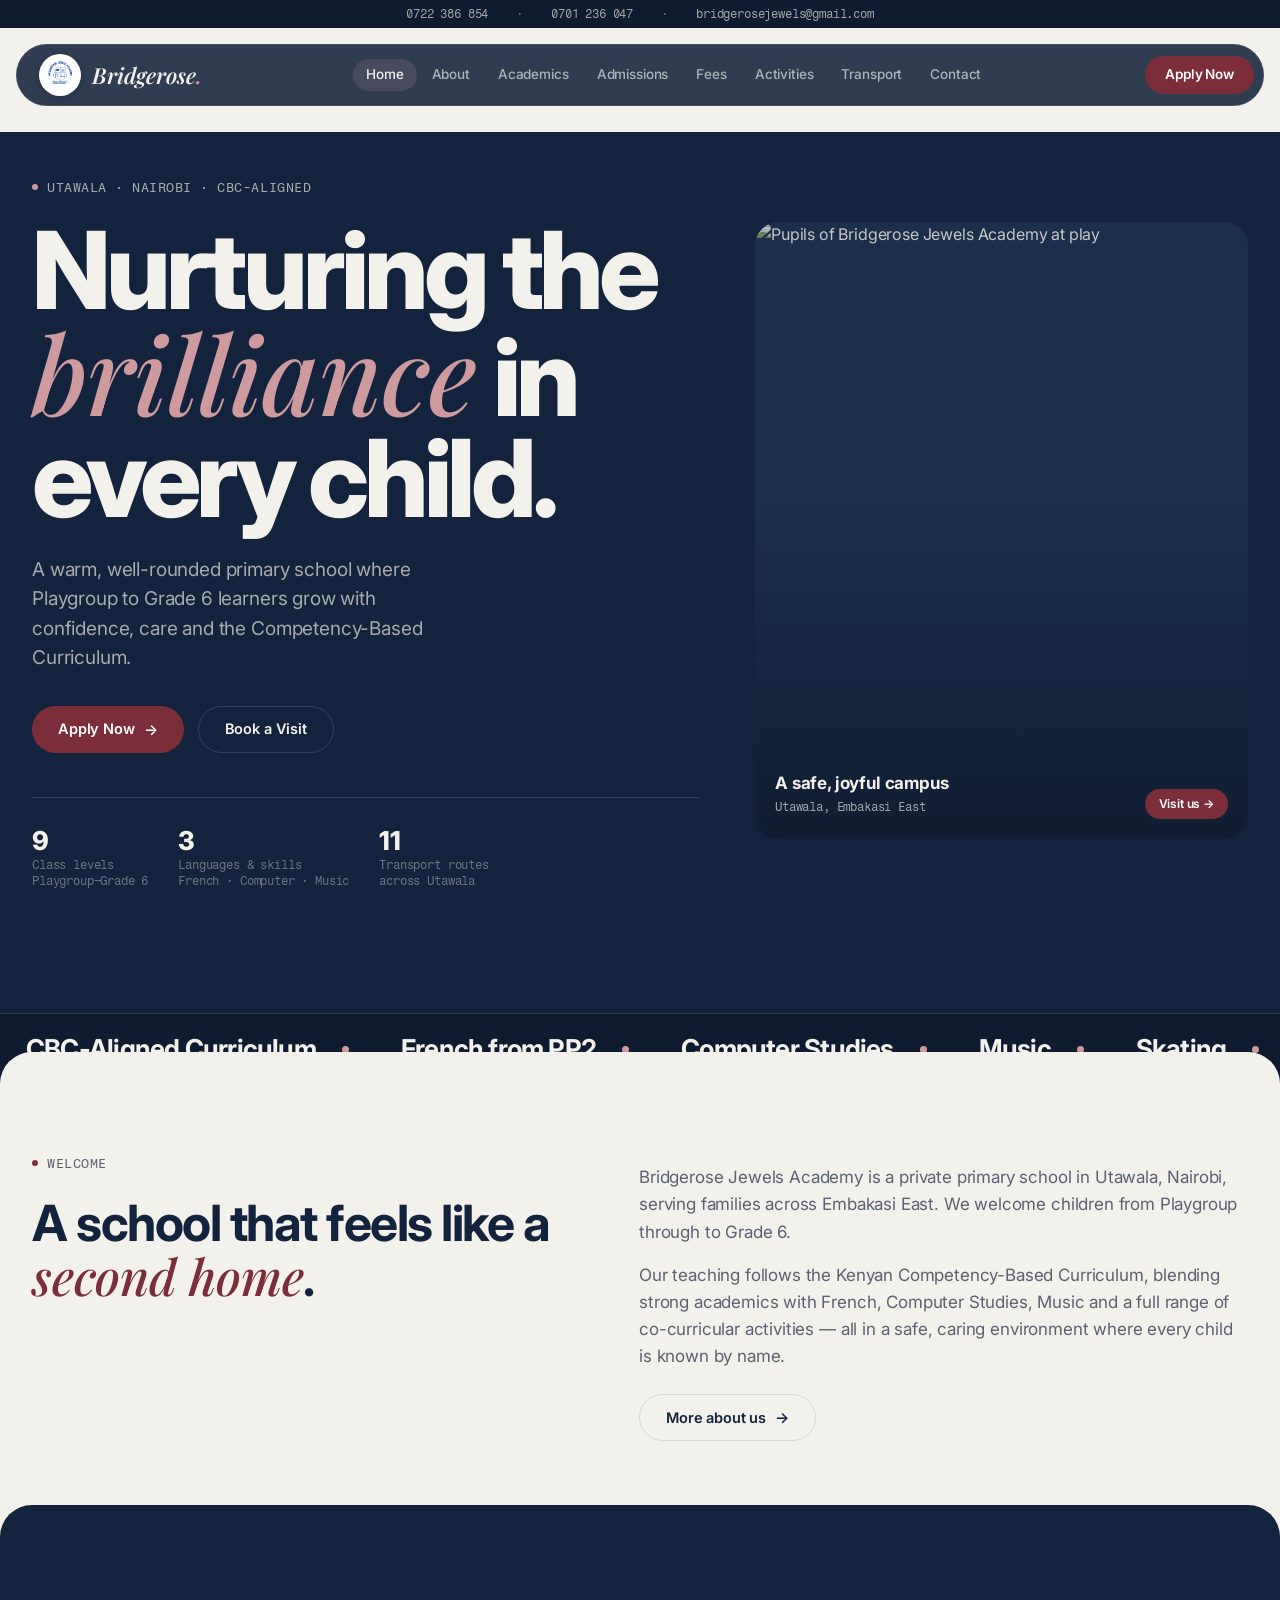
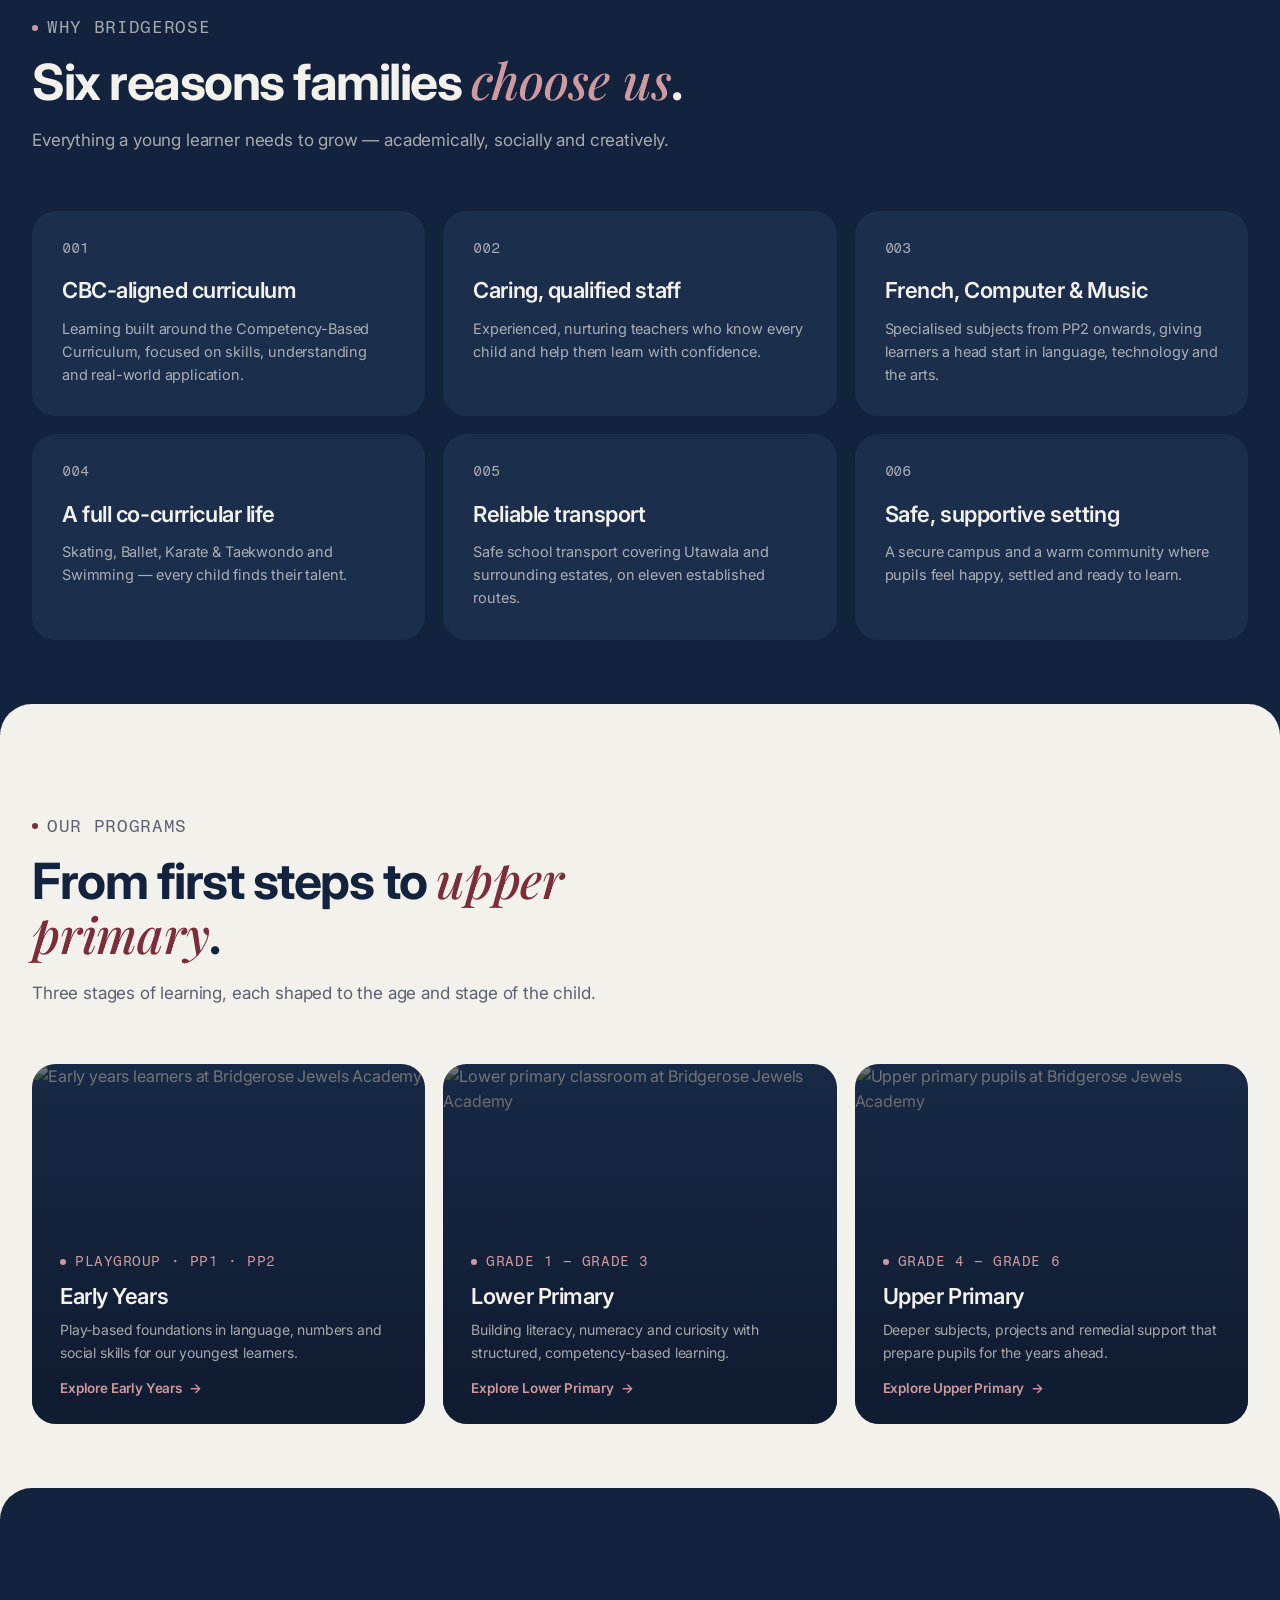
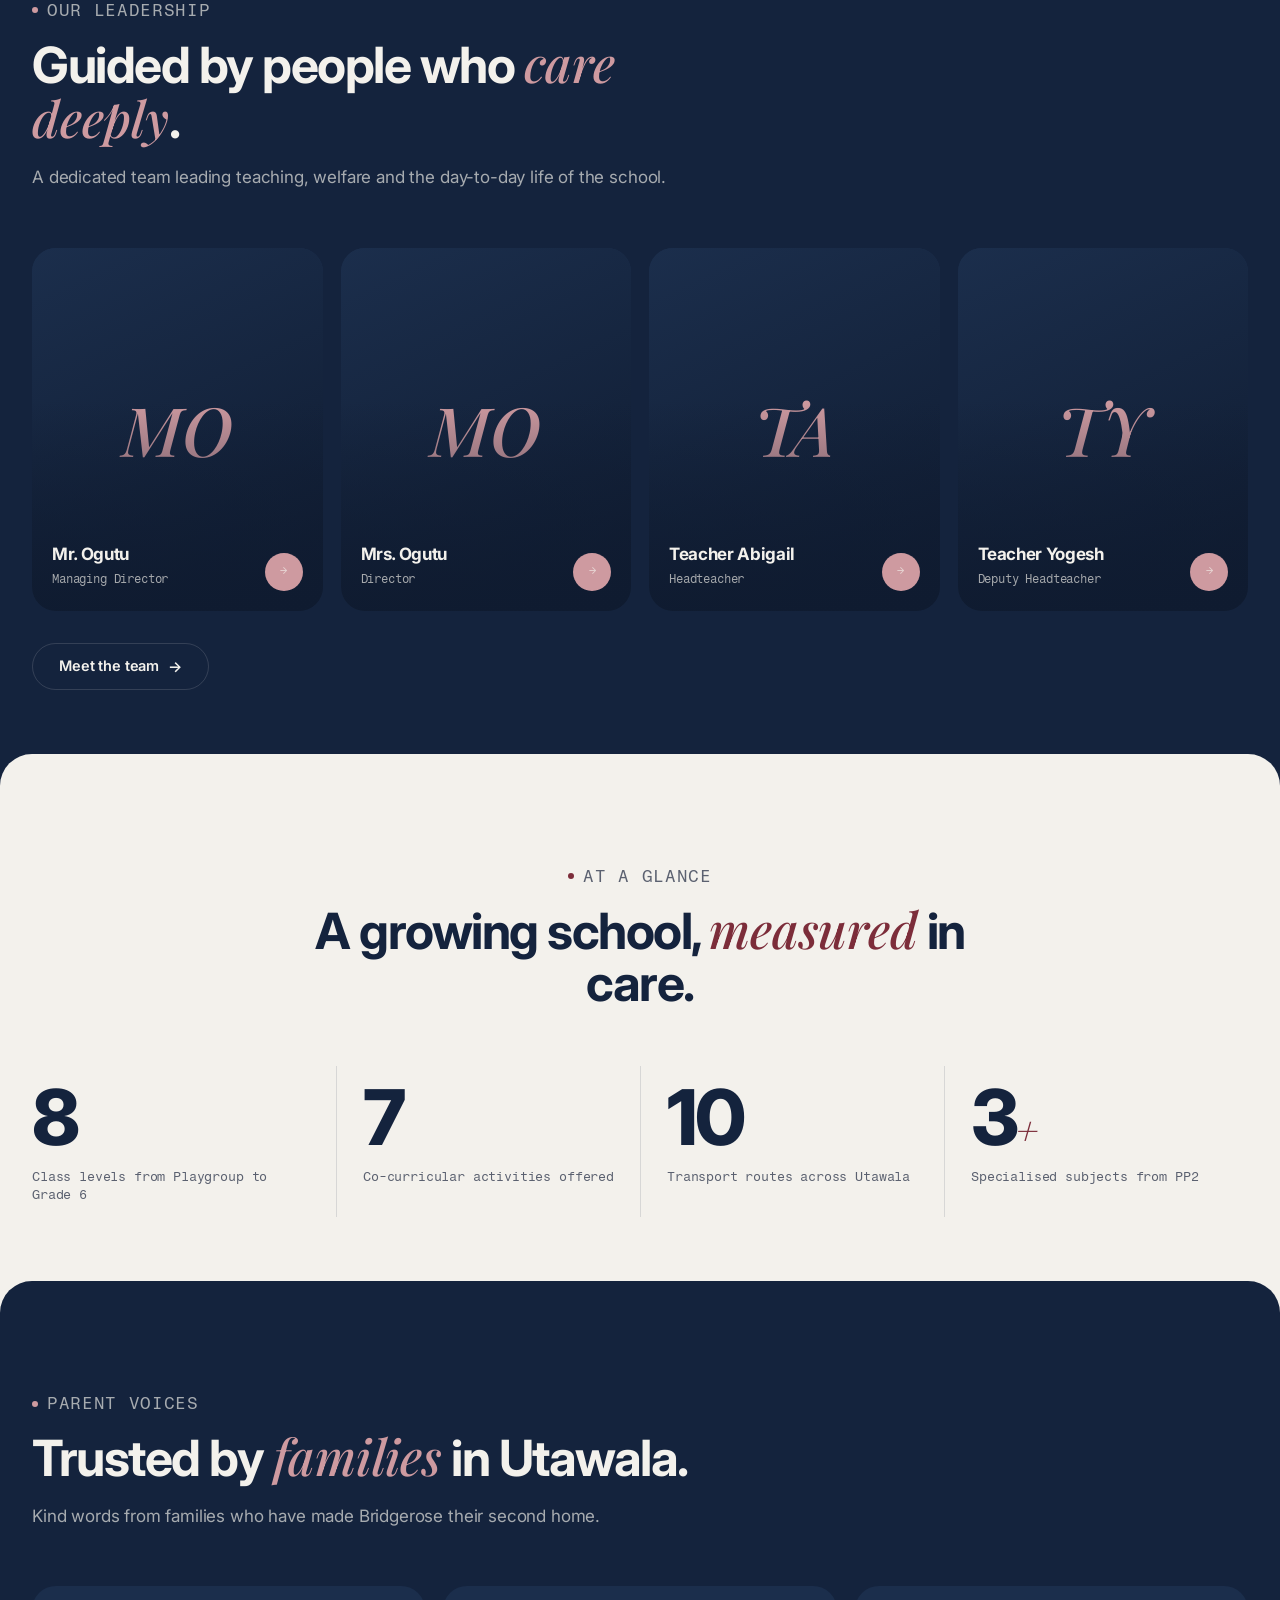
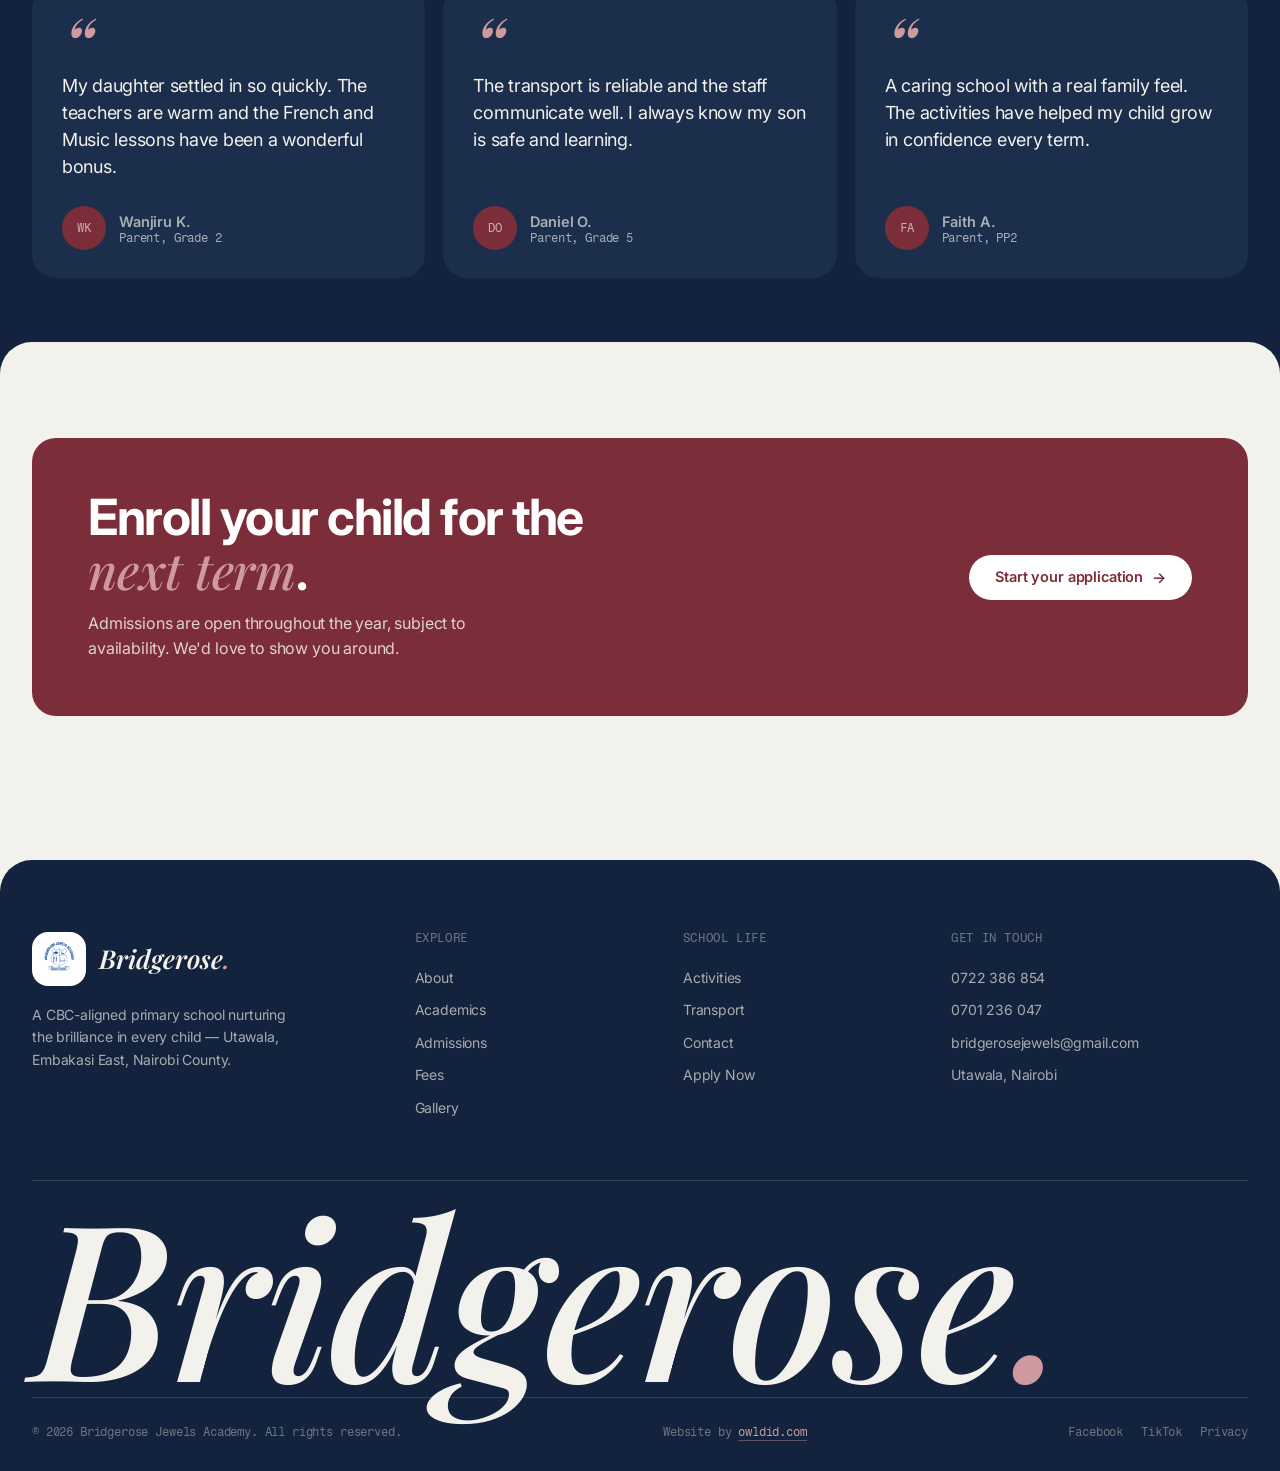
==== index.html @ 69dbb4e8 "first commit" ====
<!DOCTYPE html>
<html lang="en">
<head>
  <meta charset="UTF-8">
  <meta name="viewport" content="width=device-width, initial-scale=1.0">
  <title>Bridgerose Jewels Academy | CBC School in Utawala, Nairobi</title>
  <meta name="description" content="Bridgerose Jewels Academy is a CBC-aligned school in Utawala, Nairobi, offering Playgroup through Grade 6 with caring staff, French, Computer, Music and reliable transport.">
  <link rel="canonical" href="https://bridgerosejewels.example/index.html">
  <meta property="og:type" content="website">
  <meta property="og:title" content="Bridgerose Jewels Academy | CBC School in Utawala, Nairobi">
  <meta property="og:description" content="Nurturing the brilliance in every child — Playgroup to Grade 6, CBC-aligned, in Utawala, Nairobi.">
  <meta property="og:image" content="assets/img/logo.png">
  <meta property="og:url" content="https://bridgerosejewels.example/index.html">

  <link rel="icon" type="image/svg+xml" href="assets/img/favicon.svg">
  <link rel="preconnect" href="https://fonts.googleapis.com">
  <link rel="preconnect" href="https://fonts.gstatic.com" crossorigin>
  <link href="https://fonts.googleapis.com/css2?family=Inter:wght@400;500;600;700;800&family=Playfair+Display:ital,wght@1,500;1,600&family=Fragment+Mono&display=swap" rel="stylesheet">
  <link rel="stylesheet" href="assets/css/styles.css">

  <script type="application/ld+json">
  {
    "@context": "https://schema.org",
    "@type": "EducationalOrganization",
    "name": "Bridgerose Jewels Academy",
    "description": "CBC-aligned school in Utawala, Nairobi — Playgroup through Grade 6.",
    "telephone": ["+254722386854", "+254701236047"],
    "email": "bridgerosejewels@gmail.com",
    "url": "https://bridgerosejewels.example/",
    "address": {
      "@type": "PostalAddress",
      "addressLocality": "Utawala",
      "addressRegion": "Nairobi County",
      "addressCountry": "KE"
    }
  }
  </script>
</head>
<body>
  <a class="skip-link" href="#main">Skip to content</a>

  <!-- utility bar -->
  <div class="utility">
    <div class="page-wrap">
      <a href="tel:+254722386854">0722 386 854</a>
      <span>·</span>
      <a href="tel:+254701236047">0701 236 047</a>
      <span>·</span>
      <a href="mailto:bridgerosejewels@gmail.com">bridgerosejewels@gmail.com</a>
    </div>
  </div>

  <!-- nav -->
  <header class="nav">
    <div class="nav-inner">
      <a class="nav-logo" href="index.html" aria-label="Bridgerose Jewels Academy — home">
        <span class="nav-logo-badge">
          <img src="assets/img/logo.png" alt="Bridgerose Jewels Academy crest" width="64" height="64">
        </span>
        <span class="nav-logo-text">Bridgerose<b>.</b></span>
      </a>
      <nav class="nav-links" aria-label="Primary">
        <a href="index.html">Home</a>
        <a href="about.html">About</a>
        <a href="academics.html">Academics</a>
        <a href="admissions.html">Admissions</a>
        <a href="fees.html">Fees</a>
        <a href="activities.html">Activities</a>
        <a href="transport.html">Transport</a>
        <a href="contact.html">Contact</a>
      </nav>
      <a class="nav-cta" href="admissions.html">Apply Now</a>
      <button class="nav-burger" aria-label="Open menu" aria-expanded="false">
        <span></span><span></span><span></span>
      </button>
    </div>
  </header>

  <!-- mobile overlay -->
  <div class="nav-overlay" aria-hidden="true">
    <a href="index.html">Home</a>
    <a href="about.html">About</a>
    <a href="academics.html">Academics</a>
    <a href="admissions.html">Admissions</a>
    <a href="fees.html">Fees</a>
    <a href="activities.html">Activities</a>
    <a href="transport.html">Transport</a>
    <a href="contact.html">Contact</a>
    <a class="btn btn-primary" href="admissions.html">Apply Now &rarr;</a>
  </div>
  <div class="nav-spacer"></div>

  <main id="main">

    <!-- hero -->
    <section class="hero bg-ink">
      <div class="page-wrap">
        <div class="hero-grid">
          <div>
            <p class="hero-pre eyebrow reveal">Utawala · Nairobi · CBC-Aligned</p>
            <h1 class="h-display reveal">Nurturing the <span class="em">brilliance</span> in every child.</h1>
            <p class="hero-sub lead reveal">A warm, well-rounded primary school where Playgroup to Grade 6 learners grow with confidence, care and the Competency-Based Curriculum.</p>
            <div class="hero-actions reveal">
              <a class="btn btn-primary btn-arrow" href="admissions.html">Apply Now</a>
              <a class="btn btn-outline" href="contact.html">Book a Visit</a>
            </div>
            <div class="hero-trust reveal">
              <div><b>9</b><span>Class levels<br>Playgroup&ndash;Grade 6</span></div>
              <div><b>3</b><span>Languages &amp; skills<br>French · Computer · Music</span></div>
              <div><b>11</b><span>Transport routes<br>across Utawala</span></div>
            </div>
          </div>
          <div class="hero-card reveal">
            <img src="https://picsum.photos/seed/bjacademy-hero/720/900" alt="Pupils of Bridgerose Jewels Academy at play">
            <div class="hero-card-meta">
              <div>
                <b>A safe, joyful campus</b>
                <span>Utawala, Embakasi East</span>
              </div>
              <a class="hero-card-tag" href="contact.html">Visit us &rarr;</a>
            </div>
          </div>
        </div>
      </div>
    </section>

    <!-- marquee -->
    <div class="marquee" aria-hidden="true">
      <div class="marquee-track">
        <div class="marquee-item">CBC-Aligned Curriculum</div>
        <div class="marquee-item">French from PP2</div>
        <div class="marquee-item">Computer Studies</div>
        <div class="marquee-item">Music</div>
        <div class="marquee-item">Skating</div>
        <div class="marquee-item">Ballet &amp; Dance</div>
        <div class="marquee-item">Karate &amp; Taekwondo</div>
        <div class="marquee-item">Swimming</div>
        <div class="marquee-item">Reliable Transport</div>
      </div>
    </div>

    <!-- welcome / intro -->
    <section class="section bg-paper panel">
      <div class="page-wrap">
        <div class="split">
          <div class="reveal">
            <p class="eyebrow">Welcome</p>
            <h2 class="h-2 mt-24">A school that feels like a <span class="em">second home</span>.</h2>
          </div>
          <div class="prose reveal">
            <p>Bridgerose Jewels Academy is a private primary school in Utawala, Nairobi, serving families across Embakasi East. We welcome children from Playgroup through to Grade 6.</p>
            <p>Our teaching follows the Kenyan Competency-Based Curriculum, blending strong academics with French, Computer Studies, Music and a full range of co-curricular activities &mdash; all in a safe, caring environment where every child is known by name.</p>
            <a class="btn btn-outline btn-arrow mt-24" href="about.html">More about us</a>
          </div>
        </div>
      </div>
    </section>

    <!-- why choose us -->
    <section class="section bg-ink panel">
      <div class="page-wrap">
        <div class="section-head reveal">
          <p class="eyebrow">Why Bridgerose</p>
          <h2 class="h-2">Six reasons families <span class="em">choose us</span>.</h2>
          <p>Everything a young learner needs to grow &mdash; academically, socially and creatively.</p>
        </div>
        <div class="grid grid-3">
          <article class="feature-card reveal">
            <p class="feature-num">001</p>
            <h3 class="h-3">CBC-aligned curriculum</h3>
            <p>Learning built around the Competency-Based Curriculum, focused on skills, understanding and real-world application.</p>
          </article>
          <article class="feature-card reveal">
            <p class="feature-num">002</p>
            <h3 class="h-3">Caring, qualified staff</h3>
            <p>Experienced, nurturing teachers who know every child and help them learn with confidence.</p>
          </article>
          <article class="feature-card reveal">
            <p class="feature-num">003</p>
            <h3 class="h-3">French, Computer &amp; Music</h3>
            <p>Specialised subjects from PP2 onwards, giving learners a head start in language, technology and the arts.</p>
          </article>
          <article class="feature-card reveal">
            <p class="feature-num">004</p>
            <h3 class="h-3">A full co-curricular life</h3>
            <p>Skating, Ballet, Karate &amp; Taekwondo and Swimming &mdash; every child finds their talent.</p>
          </article>
          <article class="feature-card reveal">
            <p class="feature-num">005</p>
            <h3 class="h-3">Reliable transport</h3>
            <p>Safe school transport covering Utawala and surrounding estates, on eleven established routes.</p>
          </article>
          <article class="feature-card reveal">
            <p class="feature-num">006</p>
            <h3 class="h-3">Safe, supportive setting</h3>
            <p>A secure campus and a warm community where pupils feel happy, settled and ready to learn.</p>
          </article>
        </div>
      </div>
    </section>

    <!-- programs snapshot -->
    <section class="section bg-paper panel">
      <div class="page-wrap">
        <div class="section-head reveal">
          <p class="eyebrow">Our Programs</p>
          <h2 class="h-2">From first steps to <span class="em">upper primary</span>.</h2>
          <p>Three stages of learning, each shaped to the age and stage of the child.</p>
        </div>
        <div class="bento">
          <a class="bento-card reveal" href="academics.html">
            <img src="https://picsum.photos/seed/bjacademy-early/640/720" alt="Early years learners at Bridgerose Jewels Academy">
            <p class="eyebrow">Playgroup · PP1 · PP2</p>
            <h3 class="h-3">Early Years</h3>
            <p>Play-based foundations in language, numbers and social skills for our youngest learners.</p>
            <span class="bento-link">Explore Early Years</span>
          </a>
          <a class="bento-card reveal" href="academics.html">
            <img src="https://picsum.photos/seed/bjacademy-lower/640/720" alt="Lower primary classroom at Bridgerose Jewels Academy">
            <p class="eyebrow">Grade 1 &ndash; Grade 3</p>
            <h3 class="h-3">Lower Primary</h3>
            <p>Building literacy, numeracy and curiosity with structured, competency-based learning.</p>
            <span class="bento-link">Explore Lower Primary</span>
          </a>
          <a class="bento-card reveal" href="academics.html">
            <img src="https://picsum.photos/seed/bjacademy-upper/640/720" alt="Upper primary pupils at Bridgerose Jewels Academy">
            <p class="eyebrow">Grade 4 &ndash; Grade 6</p>
            <h3 class="h-3">Upper Primary</h3>
            <p>Deeper subjects, projects and remedial support that prepare pupils for the years ahead.</p>
            <span class="bento-link">Explore Upper Primary</span>
          </a>
        </div>
      </div>
    </section>

    <!-- leadership preview -->
    <section class="section bg-ink panel">
      <div class="page-wrap">
        <div class="section-head reveal">
          <p class="eyebrow">Our Leadership</p>
          <h2 class="h-2">Guided by people who <span class="em">care deeply</span>.</h2>
          <p>A dedicated team leading teaching, welfare and the day-to-day life of the school.</p>
        </div>
        <div class="team-grid">
          <article class="team-card reveal">
            <div class="team-mono"><span>MO</span></div>
            <div class="team-meta">
              <div><b>Mr. Ogutu</b><span>Managing Director</span></div>
              <span class="team-arrow" aria-hidden="true">&rarr;</span>
            </div>
          </article>
          <article class="team-card reveal">
            <div class="team-mono"><span>MO</span></div>
            <div class="team-meta">
              <div><b>Mrs. Ogutu</b><span>Director</span></div>
              <span class="team-arrow" aria-hidden="true">&rarr;</span>
            </div>
          </article>
          <article class="team-card reveal">
            <div class="team-mono"><span>TA</span></div>
            <div class="team-meta">
              <div><b>Teacher Abigail</b><span>Headteacher</span></div>
              <span class="team-arrow" aria-hidden="true">&rarr;</span>
            </div>
          </article>
          <article class="team-card reveal">
            <div class="team-mono"><span>TY</span></div>
            <div class="team-meta">
              <div><b>Teacher Yogesh</b><span>Deputy Headteacher</span></div>
              <span class="team-arrow" aria-hidden="true">&rarr;</span>
            </div>
          </article>
        </div>
        <a class="btn btn-outline btn-arrow mt-32 reveal" href="about.html">Meet the team</a>
      </div>
    </section>

    <!-- stats -->
    <section class="section bg-paper panel">
      <div class="page-wrap">
        <div class="section-head center reveal">
          <p class="eyebrow">At a Glance</p>
          <h2 class="h-2">A growing school, <span class="em">measured</span> in care.</h2>
        </div>
        <div class="stats">
          <div class="stat reveal">
            <div class="stat-num"><span data-count="9">0</span></div>
            <p class="stat-label">Class levels from Playgroup to Grade 6</p>
          </div>
          <div class="stat reveal">
            <div class="stat-num"><span data-count="8">0</span></div>
            <p class="stat-label">Co-curricular activities offered</p>
          </div>
          <div class="stat reveal">
            <div class="stat-num"><span data-count="11">0</span></div>
            <p class="stat-label">Transport routes across Utawala</p>
          </div>
          <div class="stat reveal">
            <div class="stat-num"><span data-count="3">0</span><em>+</em></div>
            <p class="stat-label">Specialised subjects from PP2</p>
          </div>
        </div>
      </div>
    </section>

    <!-- testimonials -->
    <section class="section bg-ink panel">
      <div class="page-wrap">
        <div class="section-head reveal">
          <p class="eyebrow">Parent Voices</p>
          <h2 class="h-2">Trusted by <span class="em">families</span> in Utawala.</h2>
          <p>Kind words from families who have made Bridgerose their second home.</p>
        </div>
        <div class="grid grid-3">
          <figure class="quote-card reveal">
            <div class="quote-mark" aria-hidden="true">&ldquo;</div>
            <p>My daughter settled in so quickly. The teachers are warm and the French and Music lessons have been a wonderful bonus.</p>
            <figcaption class="quote-by">
              <span class="avatar" aria-hidden="true">WK</span>
              <span><b>Wanjiru K.</b><span>Parent, Grade 2</span></span>
            </figcaption>
          </figure>
          <figure class="quote-card reveal">
            <div class="quote-mark" aria-hidden="true">&ldquo;</div>
            <p>The transport is reliable and the staff communicate well. I always know my son is safe and learning.</p>
            <figcaption class="quote-by">
              <span class="avatar" aria-hidden="true">DO</span>
              <span><b>Daniel O.</b><span>Parent, Grade 5</span></span>
            </figcaption>
          </figure>
          <figure class="quote-card reveal">
            <div class="quote-mark" aria-hidden="true">&ldquo;</div>
            <p>A caring school with a real family feel. The activities have helped my child grow in confidence every term.</p>
            <figcaption class="quote-by">
              <span class="avatar" aria-hidden="true">FA</span>
              <span><b>Faith A.</b><span>Parent, PP2</span></span>
            </figcaption>
          </figure>
        </div>
      </div>
    </section>

    <!-- cta banner -->
    <section class="section bg-paper panel">
      <div class="page-wrap">
        <div class="cta-band reveal">
          <div>
            <h2 class="h-2">Enroll your child for the <span class="em">next term</span>.</h2>
            <p>Admissions are open throughout the year, subject to availability. We'd love to show you around.</p>
          </div>
          <a class="btn btn-arrow" href="admissions.html">Start your application</a>
        </div>
      </div>
    </section>

  </main>

  <!-- footer -->
  <footer class="footer">
    <div class="page-wrap">
      <div class="footer-top">
        <div class="footer-brand">
          <span class="footer-logo">
            <span class="footer-logo-badge">
              <img src="assets/img/logo.png" alt="Bridgerose Jewels Academy crest" width="64" height="64">
            </span>
            <span class="nav-logo-text">Bridgerose<b>.</b></span>
          </span>
          <p>A CBC-aligned primary school nurturing the brilliance in every child &mdash; Utawala, Embakasi East, Nairobi County.</p>
        </div>
        <div class="footer-col">
          <h4>Explore</h4>
          <a href="about.html">About</a>
          <a href="academics.html">Academics</a>
          <a href="admissions.html">Admissions</a>
          <a href="fees.html">Fees</a>
          <a href="gallery.html">Gallery</a>
        </div>
        <div class="footer-col">
          <h4>School Life</h4>
          <a href="activities.html">Activities</a>
          <a href="transport.html">Transport</a>
          <a href="contact.html">Contact</a>
          <a href="admissions.html">Apply Now</a>
        </div>
        <div class="footer-col">
          <h4>Get in Touch</h4>
          <a href="tel:+254722386854">0722 386 854</a>
          <a href="tel:+254701236047">0701 236 047</a>
          <a href="mailto:bridgerosejewels@gmail.com">bridgerosejewels@gmail.com</a>
          <p>Utawala, Nairobi</p>
        </div>
      </div>
      <div class="footer-word" aria-hidden="true">Bridgerose<b>.</b></div>
      <div class="footer-bottom">
        <p>&copy; <span data-year>2026</span> Bridgerose Jewels Academy. All rights reserved.</p>
        <p class="footer-credit">Website by <a href="https://owldid.com" target="_blank" rel="noopener">owldid.com</a></p>
        <div class="footer-social">
          <a href="#" aria-label="Facebook">Facebook</a>
          <a href="#" aria-label="TikTok">TikTok</a>
          <a href="contact.html">Privacy</a>
        </div>
      </div>
    </div>
  </footer>

  <script src="assets/js/main.js"></script>
</body>
</html>
---- assets/css/styles.css ----
/* =============================================================
   Bridgerose Jewels Academy — styles.css
   Visual system per design.md, palette: white · grey · navy · maroon.
   One file: tokens → base → layout → components → responsive.
   ============================================================= */

/* ---------- 1 · Tokens ------------------------------------- */
:root {
  /* surfaces */
  --paper:       #F3F1EC;   /* warm off-white — light section bg   */
  --paper-2:     #E9E6DD;   /* pressed paper                       */
  --paper-card:  #FBFAF7;   /* near-white — raised card on paper   */

  /* navy blue — dark surface + headings */
  --ink:         #14233D;
  --ink-2:       #1B2E4C;   /* raised navy card                    */
  --ink-3:       #0F1B30;   /* deepest navy                        */

  /* grey — text + borders */
  --grey:        #5B6170;
  --grey-soft:   #8A8F9B;

  /* maroon — the single accent */
  --maroon:      #7C2D3A;
  --maroon-2:    #682430;   /* pressed maroon                      */
  --rose:        #CE9AA0;   /* lightened maroon — accent on navy   */

  /* text on paper */
  --on-paper:    #14233D;
  --on-paper-2:  #5B6170;
  --on-paper-3:  rgba(20, 35, 61, 0.45);
  --line-paper:  rgba(20, 35, 61, 0.12);

  /* text on ink */
  --on-ink:      #F3F1EC;
  --on-ink-2:    rgba(243, 241, 236, 0.66);
  --on-ink-3:    rgba(243, 241, 236, 0.40);
  --line-ink:    rgba(243, 241, 236, 0.14);

  /* fonts */
  --f-ui:    "Inter", -apple-system, BlinkMacSystemFont, "Segoe UI", sans-serif;
  --f-serif: "Playfair Display", Georgia, serif;
  --f-mono:  "Fragment Mono", ui-monospace, "SFMono-Regular", Menlo, monospace;

  /* radii */
  --r-sm:   10px;
  --r-md:   16px;
  --r-lg:   24px;
  --r-xl:   32px;
  --r-pill: 999px;

  /* layout */
  --wrap:   1320px;
  --pad:    32px;
}

/* ---------- 2 · Reset & base ------------------------------- */
*, *::before, *::after { box-sizing: border-box; margin: 0; padding: 0; }

html { scroll-behavior: smooth; -webkit-text-size-adjust: 100%; }

body {
  font-family: var(--f-ui);
  background: var(--paper);
  color: var(--on-paper);
  font-size: 16px;
  line-height: 1.6;
  letter-spacing: -0.01em;
  -webkit-font-smoothing: antialiased;
  text-rendering: optimizeLegibility;
  overflow-x: hidden;
}

img { max-width: 100%; display: block; }
a   { color: inherit; text-decoration: none; }
button { font: inherit; cursor: pointer; border: none; background: none; color: inherit; }
ul, ol { list-style: none; }

::selection { background: var(--maroon); color: #fff; }

/* skip link */
.skip-link {
  position: absolute; left: 16px; top: -60px;
  background: var(--maroon); color: #fff;
  padding: 10px 18px; border-radius: var(--r-pill);
  font: 600 13px/1 var(--f-ui); z-index: 2000;
  transition: top 0.2s ease;
}
.skip-link:focus { top: 16px; }

:focus-visible {
  outline: 2px solid var(--maroon);
  outline-offset: 3px;
  border-radius: 4px;
}
.bg-ink :focus-visible { outline-color: var(--rose); }

/* ---------- 3 · Layout ------------------------------------- */
.page-wrap {
  max-width: var(--wrap);
  margin: 0 auto;
  padding: 0 var(--pad);
}

.section     { padding: 96px 0; }
.section-sm  { padding: 56px 0; }
.section-lg  { padding: 132px 0; }

/* nesting panels — every section after the hero curls over the last */
.panel {
  position: relative;
  border-radius: var(--r-xl) var(--r-xl) 0 0;
  margin-top: -32px;
}

.bg-paper { background: var(--paper);  color: var(--on-paper); }
.bg-ink   { background: var(--ink);    color: var(--on-ink);   }

/* surface-aware text colours */
.bg-ink   .eyebrow,
.bg-ink   .section-head p { color: var(--on-ink-2); }
.bg-paper .section-head p { color: var(--on-paper-2); }

/* ---------- 4 · Typography --------------------------------- */
.h-display {
  font: 800 clamp(52px, 8.4vw, 124px)/0.94 var(--f-ui);
  letter-spacing: -0.045em;
}
.h-1 { font: 800 clamp(38px, 5.4vw, 72px)/0.98 var(--f-ui); letter-spacing: -0.04em; }
.h-2 { font: 700 clamp(29px, 3.9vw, 50px)/1.04 var(--f-ui); letter-spacing: -0.03em; }
.h-3 { font: 600 22px/1.25 var(--f-ui); letter-spacing: -0.02em; }
.h-4 { font: 600 18px/1.3  var(--f-ui); letter-spacing: -0.015em; }

.lead { font: 400 clamp(17px, 1.5vw, 19px)/1.55 var(--f-ui); }
.body { font: 400 16px/1.62 var(--f-ui); }

/* the editorial accent — Playfair italic, maroon */
.em {
  font-family: var(--f-serif);
  font-style: italic;
  font-weight: 500;
  color: var(--maroon);
  letter-spacing: -0.005em;
}
.bg-ink .em { color: var(--rose); }

/* eyebrow — mono, dot before */
.eyebrow {
  font: 400 13px/1 var(--f-mono);
  letter-spacing: 0.04em;
  text-transform: uppercase;
  color: var(--on-paper-2);
  display: inline-flex;
  align-items: center;
  gap: 9px;
}
.eyebrow::before {
  content: "";
  width: 6px; height: 6px;
  border-radius: 50%;
  background: var(--maroon);
}
.bg-ink .eyebrow::before { background: var(--rose); }

.section-head { max-width: 680px; margin-bottom: 56px; }
.section-head .eyebrow { margin-bottom: 18px; }
.section-head p { margin-top: 18px; font-size: 17px; }
.section-head.center { margin-left: auto; margin-right: auto; text-align: center; }
.section-head.center .eyebrow { justify-content: center; }

/* ---------- 5 · Buttons ------------------------------------ */
.btn {
  display: inline-flex; align-items: center; gap: 9px;
  font: 600 14.5px/1 var(--f-ui);
  letter-spacing: -0.01em;
  padding: 15px 26px;
  border-radius: var(--r-pill);
  transition: transform 0.15s ease, background 0.2s ease, color 0.2s ease, box-shadow 0.2s ease;
  white-space: nowrap;
}
.btn:hover { transform: translateY(-2px); }

/* primary — maroon everywhere */
.btn-primary { background: var(--maroon); color: #fff; }
.btn-primary:hover { background: var(--maroon-2); }

/* outline — adapts to surface */
.btn-outline {
  background: transparent;
  border: 1px solid var(--line-paper);
  color: var(--on-paper);
}
.btn-outline:hover { border-color: var(--maroon); color: var(--maroon); }
.bg-ink .btn-outline { border-color: var(--line-ink); color: var(--on-ink); }
.bg-ink .btn-outline:hover { border-color: var(--rose); color: var(--rose); }

.btn-arrow::after { content: "→"; font-size: 15px; }

/* ---------- 6 · Utility bar -------------------------------- */
.utility {
  position: fixed; top: 0; left: 0; right: 0;
  background: var(--ink-3);
  color: var(--on-ink-2);
  font: 400 12px/1 var(--f-mono);
  z-index: 900;
  padding: 8px 0;
}
.utility .page-wrap {
  display: flex; justify-content: center; gap: 28px;
  flex-wrap: wrap;
}
.utility a { transition: color 0.2s ease; }
.utility a:hover { color: var(--rose); }
.utility span { color: var(--on-ink-3); }

/* ---------- 7 · Navigation --------------------------------- */
.nav {
  position: fixed;
  top: 44px; left: 16px; right: 16px;
  max-width: 1280px;
  margin: 0 auto;
  z-index: 1000;
  transition: top 0.3s ease, max-width 0.3s ease;
}
.nav.scrolled { top: 12px; max-width: 1020px; }

.nav-inner {
  display: flex; align-items: center; gap: 18px;
  background: rgba(20, 35, 61, 0.88);
  backdrop-filter: blur(16px) saturate(140%);
  -webkit-backdrop-filter: blur(16px) saturate(140%);
  border: 1px solid rgba(243, 241, 236, 0.08);
  border-radius: var(--r-pill);
  padding: 9px 9px 9px 22px;
}

.nav-logo { display: flex; align-items: center; gap: 11px; flex-shrink: 0; }
.nav-logo svg { width: 30px; height: 30px; }

/* white badge so the blue crest logo stays legible on the dark nav */
.nav-logo-badge {
  width: 42px; height: 42px;
  flex-shrink: 0;
  border-radius: 50%;
  background: #fff;
  display: grid; place-items: center;
  padding: 4px;
  box-shadow: 0 2px 10px rgba(0, 0, 0, 0.22);
}
.nav-logo-badge img { width: 100%; height: 100%; object-fit: contain; }

.nav-logo-text {
  font: italic 600 22px/1 var(--f-serif);
  color: var(--on-ink);
  letter-spacing: 0;
}
.nav-logo-text b { color: var(--rose); font-weight: 600; }

.nav-links {
  display: flex; align-items: center; gap: 2px;
  margin: 0 auto;
}
.nav-links a {
  font: 500 13.5px/1 var(--f-ui);
  letter-spacing: -0.01em;
  color: var(--on-ink-2);
  padding: 9px 13px;
  border-radius: var(--r-pill);
  transition: color 0.2s ease, background 0.2s ease;
}
.nav-links a:hover { color: var(--on-ink); }
.nav-links a.active {
  color: var(--on-ink);
  background: rgba(206, 154, 160, 0.16);
}

.nav-cta {
  flex-shrink: 0;
  background: var(--maroon); color: #fff;
  font: 600 13.5px/1 var(--f-ui);
  padding: 12px 20px;
  border-radius: var(--r-pill);
  transition: background 0.2s ease, transform 0.15s ease;
}
.nav-cta:hover { background: var(--maroon-2); transform: translateY(-1px); }

.nav-burger {
  display: none;
  width: 42px; height: 42px;
  flex-shrink: 0;
  border-radius: 50%;
  background: rgba(243, 241, 236, 0.08);
  position: relative;
}
.nav-burger span {
  position: absolute; left: 12px; right: 12px; height: 1.6px;
  background: var(--on-ink);
  transition: transform 0.25s ease, opacity 0.2s ease;
}
.nav-burger span:nth-child(1) { top: 16px; }
.nav-burger span:nth-child(2) { top: 21px; }
.nav-burger span:nth-child(3) { top: 26px; }

/* spacer so content clears the fixed nav */
.nav-spacer { height: 132px; }

/* mobile overlay */
.nav-overlay {
  position: fixed; inset: 0;
  background: var(--ink);
  z-index: 999;
  display: flex; flex-direction: column;
  justify-content: center;
  padding: 100px 28px 40px;
  opacity: 0; visibility: hidden;
  transition: opacity 0.3s ease, visibility 0.3s ease;
}
.nav-overlay.open { opacity: 1; visibility: visible; }
.nav-overlay a {
  font: italic 500 40px/1.15 var(--f-serif);
  color: var(--on-ink);
  padding: 7px 0;
  transition: color 0.2s ease;
}
.nav-overlay a:hover,
.nav-overlay a.active { color: var(--rose); }
.nav-overlay .btn { margin-top: 28px; align-self: flex-start; font-size: 16px; }

body.menu-open { overflow: hidden; }
body.menu-open .nav-burger span:nth-child(1) { transform: translateY(5px) rotate(45deg); }
body.menu-open .nav-burger span:nth-child(2) { opacity: 0; }
body.menu-open .nav-burger span:nth-child(3) { transform: translateY(-5px) rotate(-45deg); }

/* ---------- 8 · Hero --------------------------------------- */
.hero {
  background: var(--ink);
  color: var(--on-ink);
  border-radius: 0;
  padding: 40px 0 124px;
}
.hero-grid {
  display: grid;
  grid-template-columns: 1.15fr 0.85fr;
  gap: 56px;
  align-items: center;
}
.hero-pre { margin-bottom: 26px; }
.hero h1 { margin-bottom: 26px; }
.hero-sub {
  color: var(--on-ink-2);
  max-width: 33ch;
  margin-bottom: 34px;
}
.hero-actions { display: flex; gap: 14px; flex-wrap: wrap; }

.hero-trust {
  display: flex; gap: 30px; flex-wrap: wrap;
  margin-top: 44px;
  padding-top: 30px;
  border-top: 1px solid var(--line-ink);
}
.hero-trust div { display: flex; flex-direction: column; gap: 4px; }
.hero-trust b { font: 800 26px/1 var(--f-ui); letter-spacing: -0.03em; }
.hero-trust span { font: 400 12px/1.3 var(--f-mono); color: var(--on-ink-3); }

/* hero visual card */
.hero-card {
  position: relative;
  aspect-ratio: 4 / 5;
  border-radius: var(--r-lg);
  overflow: hidden;
  background: var(--ink-2);
}
.hero-card img {
  width: 100%; height: 100%; object-fit: cover;
  filter: grayscale(0.55) brightness(0.82);
  transition: filter 0.6s ease, transform 0.7s ease;
}
.hero-card:hover img { filter: grayscale(0) brightness(1); transform: scale(1.04); }
.hero-card::after {
  content: "";
  position: absolute; left: 0; right: 0; bottom: 0; height: 55%;
  background: linear-gradient(to top, rgba(15,27,48,0.92), transparent);
}
.hero-card-meta {
  position: absolute; left: 20px; right: 20px; bottom: 20px;
  z-index: 2;
  display: flex; align-items: flex-end; justify-content: space-between;
  gap: 12px;
}
.hero-card-meta b { display: block; font: 700 17px/1.2 var(--f-ui); }
.hero-card-meta span { font: 400 12px/1 var(--f-mono); color: var(--on-ink-2); }
.hero-card-tag {
  background: var(--maroon); color: #fff;
  font: 600 12px/1 var(--f-ui);
  padding: 9px 14px; border-radius: var(--r-pill);
  white-space: nowrap;
}

/* interior page banner — shorter hero */
.banner { padding: 30px 0 96px; }
.banner .h-1 { max-width: 16ch; }
.banner-sub { color: var(--on-ink-2); max-width: 52ch; margin-top: 20px; }
.banner-crumb {
  font: 400 12px/1 var(--f-mono);
  color: var(--on-ink-3);
  margin-bottom: 22px;
}
.banner-crumb a:hover { color: var(--rose); }

/* ---------- 9 · Marquee ------------------------------------ */
.marquee {
  background: var(--ink-3);
  color: var(--on-ink);
  overflow: hidden;
  padding: 22px 0;
  border-top: 1px solid var(--line-ink);
}
.marquee-track {
  display: flex; gap: 0;
  width: max-content;
  animation: marquee 52s linear infinite;
}
.marquee:hover .marquee-track { animation-play-state: paused; }
.marquee-item {
  display: flex; align-items: center; gap: 26px;
  padding: 0 26px;
  font: 700 26px/1 var(--f-ui);
  letter-spacing: -0.03em;
  white-space: nowrap;
}
.marquee-item::after {
  content: "";
  width: 7px; height: 7px; border-radius: 50%;
  background: var(--rose);
}
@keyframes marquee { to { transform: translateX(-50%); } }

/* ---------- 10 · Cards ------------------------------------- */
.card {
  background: var(--paper-card);
  border-radius: var(--r-lg);
  padding: 28px;
}
.bg-ink .card { background: var(--ink-2); }

.grid { display: grid; gap: 18px; }
.grid-2 { grid-template-columns: repeat(2, 1fr); }
.grid-3 { grid-template-columns: repeat(3, 1fr); }
.grid-4 { grid-template-columns: repeat(4, 1fr); }

/* tag pills */
.tag {
  display: inline-block;
  font: 400 12px/1 var(--f-mono);
  padding: 7px 12px;
  border-radius: var(--r-pill);
  border: 1px solid var(--line-paper);
  color: var(--on-paper-2);
}
.bg-ink .tag { border-color: var(--line-ink); color: var(--on-ink-2); }
.tag-row { display: flex; flex-wrap: wrap; gap: 7px; }

/* ---------- 11 · Feature / flip cards (Why choose us) ------ */
.feature-card {
  background: var(--paper-card);
  border-radius: var(--r-lg);
  padding: 30px;
  transition: background 0.3s ease, transform 0.3s ease;
}
.bg-ink .feature-card { background: var(--ink-2); }
.feature-card:hover { transform: translateY(-4px); background: var(--ink); }
.bg-ink .feature-card:hover { background: var(--paper-card); }

.feature-num {
  font: 400 13px/1 var(--f-mono);
  color: var(--maroon);
  margin-bottom: 22px;
}
.bg-ink .feature-num { color: var(--rose); }
.feature-card h3 { margin-bottom: 12px; transition: color 0.3s ease; }
.feature-card p {
  font-size: 14.5px; color: var(--on-paper-2);
  transition: color 0.3s ease;
}
.bg-ink .feature-card p { color: var(--on-ink-2); }

/* invert on hover */
.feature-card:hover .feature-num   { color: var(--rose); }
.feature-card:hover h3             { color: var(--on-ink); }
.feature-card:hover p              { color: var(--on-ink-2); }
.bg-ink .feature-card:hover .feature-num { color: var(--maroon); }
.bg-ink .feature-card:hover h3           { color: var(--on-paper); }
.bg-ink .feature-card:hover p            { color: var(--on-paper-2); }

/* ---------- 12 · Bento (Programs) -------------------------- */
.bento { display: grid; grid-template-columns: repeat(3, 1fr); gap: 18px; }

.bento-card {
  position: relative;
  border-radius: var(--r-lg);
  overflow: hidden;
  background: var(--ink-2);
  min-height: 360px;
  display: flex; flex-direction: column; justify-content: flex-end;
  padding: 28px;
  color: var(--on-ink);
}
.bento-card img {
  position: absolute; inset: 0;
  width: 100%; height: 100%; object-fit: cover;
  filter: grayscale(0.5) brightness(0.62);
  transition: filter 0.6s ease, transform 0.7s ease;
  z-index: 0;
}
.bento-card::after {
  content: "";
  position: absolute; inset: 0;
  background: linear-gradient(to top, rgba(15,27,48,0.94) 12%, rgba(15,27,48,0.25));
  z-index: 1;
}
.bento-card > * { position: relative; z-index: 2; }
.bento-card:hover img { filter: grayscale(0) brightness(0.78); transform: scale(1.05); }
.bento-card .eyebrow { color: var(--rose); margin-bottom: 14px; }
.bento-card .eyebrow::before { background: var(--rose); }
.bento-card h3 { margin-bottom: 9px; }
.bento-card p { font-size: 14px; color: var(--on-ink-2); margin-bottom: 18px; }
.bento-link {
  font: 600 13.5px/1 var(--f-ui);
  display: inline-flex; align-items: center; gap: 7px;
  color: var(--rose);
}
.bento-link::after { content: "→"; transition: transform 0.3s ease; }
.bento-card:hover .bento-link::after { transform: translateX(5px); }

/* ---------- 13 · Stats ------------------------------------- */
.stats {
  display: grid; grid-template-columns: repeat(4, 1fr);
}
.stat {
  padding: 14px 26px;
  border-left: 1px solid var(--line-paper);
}
.stat:first-child { border-left: none; padding-left: 0; }
.bg-ink .stat { border-color: var(--line-ink); }
.stat-num {
  font: 800 clamp(48px, 6vw, 82px)/1 var(--f-ui);
  letter-spacing: -0.04em;
}
.stat-num em {
  font: italic 500 0.5em/1 var(--f-serif);
  color: var(--maroon);
}
.bg-ink .stat-num em { color: var(--rose); }
.stat-label {
  font: 400 12.5px/1.4 var(--f-mono);
  color: var(--on-paper-2);
  margin-top: 12px;
}
.bg-ink .stat-label { color: var(--on-ink-2); }

/* ---------- 14 · Team grid --------------------------------- */
.team-grid { display: grid; grid-template-columns: repeat(4, 1fr); gap: 18px; }

.team-card {
  position: relative;
  aspect-ratio: 4 / 5;
  border-radius: var(--r-lg);
  overflow: hidden;
  background: var(--ink-2);
}
.team-card img {
  width: 100%; height: 100%; object-fit: cover;
  filter: grayscale(1) contrast(1.02);
  transition: filter 0.55s ease, transform 0.6s ease;
}
.team-card:hover img { filter: grayscale(0); transform: scale(1.05); }
.team-card::after {
  content: "";
  position: absolute; left: 0; right: 0; bottom: 0; height: 58%;
  background: linear-gradient(to top, rgba(15,27,48,0.95), transparent);
}
.team-meta {
  position: absolute; left: 20px; right: 20px; bottom: 20px;
  z-index: 2;
  display: flex; align-items: flex-end; justify-content: space-between;
  gap: 10px;
  color: var(--on-ink);
}
.team-meta b { display: block; font: 700 17px/1.25 var(--f-ui); letter-spacing: -0.02em; }
.team-meta span { font: 400 12px/1.3 var(--f-mono); color: var(--on-ink-2); }
.team-arrow {
  width: 38px; height: 38px; flex-shrink: 0;
  border-radius: 50%;
  background: var(--rose);
  color: var(--ink);
  display: grid; place-items: center;
  font-size: 15px;
  transition: transform 0.3s ease;
}
.team-card:hover .team-arrow { transform: rotate(-45deg); }

/* monogram tile — for leadership before real photos exist */
.team-mono {
  position: absolute; inset: 0;
  background: linear-gradient(155deg, var(--ink-2), var(--ink-3));
  display: grid; place-items: center;
}
.team-mono span {
  font: italic 500 68px/1 var(--f-serif);
  color: var(--rose);
}
.team-card:hover .team-mono { background: linear-gradient(155deg, var(--ink-2), var(--maroon-2)); }
.team-mono { transition: background 0.5s ease; }

/* rounded photo figure (split layouts) */
.figure {
  border-radius: var(--r-lg);
  overflow: hidden;
  background: var(--ink-2);
}
.figure img {
  width: 100%; height: 100%; object-fit: cover;
  aspect-ratio: 4 / 3;
  filter: grayscale(0.45) brightness(0.92);
  transition: filter 0.55s ease, transform 0.6s ease;
}
.figure:hover img { filter: none; transform: scale(1.04); }

/* apply-now CTA tile */
.team-apply {
  background: var(--maroon);
  color: #fff;
  display: flex; flex-direction: column; justify-content: space-between;
  padding: 26px;
  aspect-ratio: 4 / 5;
  border-radius: var(--r-lg);
}
.team-apply .eyebrow { color: rgba(255,255,255,0.7); }
.team-apply .eyebrow::before { background: #fff; }
.team-apply h3 { font-size: 26px; }
.team-apply .team-arrow { background: #fff; }

/* ---------- 15 · Testimonials ------------------------------ */
.quote-card {
  background: var(--ink-2);
  border-radius: var(--r-lg);
  padding: 34px 30px 28px;
  display: flex; flex-direction: column;
}
.quote-mark {
  font: italic 500 76px/0.6 var(--f-serif);
  color: var(--rose);
  margin-bottom: 6px;
}
.quote-card p {
  font: 400 18px/1.5 var(--f-ui);
  letter-spacing: -0.015em;
  margin-bottom: 26px;
}
.quote-by { display: flex; align-items: center; gap: 13px; margin-top: auto; }
.avatar {
  width: 44px; height: 44px; border-radius: 50%;
  background: var(--maroon); color: #fff;
  display: grid; place-items: center;
  font: 700 14px/1 var(--f-ui);
  flex-shrink: 0;
}
.quote-by b { display: block; font: 600 14.5px/1.3 var(--f-ui); }
.quote-by span { font: 400 12px/1 var(--f-mono); color: var(--on-ink-2); }

/* ---------- 16 · FAQ --------------------------------------- */
.faq { max-width: 820px; }
.faq-item { border-top: 1px solid var(--line-paper); }
.bg-ink .faq-item { border-color: var(--line-ink); }
.faq-q {
  width: 100%;
  display: flex; align-items: center; justify-content: space-between;
  gap: 20px;
  text-align: left;
  padding: 26px 0;
  font: 600 21px/1.3 var(--f-ui);
  letter-spacing: -0.02em;
}
.faq-toggle {
  width: 38px; height: 38px; flex-shrink: 0;
  border-radius: 50%;
  background: rgba(124,45,58,0.10);
  color: var(--maroon);
  display: grid; place-items: center;
  font-size: 19px;
  transition: transform 0.3s ease, background 0.3s ease, color 0.3s ease;
}
.bg-ink .faq-toggle { background: rgba(206,154,160,0.16); color: var(--rose); }
.faq-item.open .faq-toggle {
  transform: rotate(45deg);
  background: var(--maroon); color: #fff;
}
.faq-a {
  max-height: 0; overflow: hidden;
  transition: max-height 0.35s ease;
}
.faq-a p {
  padding-bottom: 26px;
  color: var(--on-paper-2);
  font-size: 15.5px;
  max-width: 64ch;
}
.bg-ink .faq-a p { color: var(--on-ink-2); }

/* ---------- 17 · Tables (fees · transport) ----------------- */
.table-wrap {
  border-radius: var(--r-lg);
  overflow: hidden;
  border: 1px solid var(--line-paper);
}
.data-table { width: 100%; border-collapse: collapse; font-size: 14.5px; }
.data-table thead th {
  background: var(--ink);
  color: var(--on-ink);
  font: 600 12.5px/1.3 var(--f-mono);
  text-transform: uppercase;
  letter-spacing: 0.03em;
  text-align: right;
  padding: 16px 14px;
}
.data-table thead th:first-child { text-align: left; }
.data-table tbody td {
  padding: 15px 14px;
  text-align: right;
  border-top: 1px solid var(--line-paper);
  color: var(--on-paper-2);
}
.data-table tbody td:first-child {
  text-align: left;
  font-weight: 600;
  color: var(--on-paper);
}
.data-table tbody tr:nth-child(even) { background: var(--paper-2); }
.data-table .total {
  font-weight: 800;
  color: var(--maroon);
}
.data-table caption {
  caption-side: bottom;
  font: 400 12px/1.5 var(--f-mono);
  color: var(--on-paper-3);
  padding: 14px 4px 0;
  text-align: left;
}

/* ---------- 18 · Forms ------------------------------------- */
.form-card {
  background: var(--ink-2);
  border-radius: var(--r-lg);
  padding: 36px;
}
.form-row { display: grid; grid-template-columns: 1fr 1fr; gap: 16px; }
.field { margin-bottom: 16px; display: flex; flex-direction: column; }
.field label {
  font: 400 12px/1 var(--f-mono);
  text-transform: uppercase;
  letter-spacing: 0.04em;
  color: var(--on-ink-2);
  margin-bottom: 9px;
}
.field input,
.field select,
.field textarea {
  font: 400 15px/1.5 var(--f-ui);
  color: var(--on-ink);
  background: rgba(243,241,236,0.06);
  border: 1px solid var(--line-ink);
  border-radius: var(--r-md);
  padding: 13px 15px;
  transition: border-color 0.2s ease, background 0.2s ease;
}
.field textarea { resize: vertical; min-height: 124px; }
.field input::placeholder,
.field textarea::placeholder { color: var(--on-ink-3); }
.field input:focus,
.field select:focus,
.field textarea:focus {
  outline: none;
  border-color: var(--rose);
  background: rgba(243,241,236,0.10);
}
.field.invalid input,
.field.invalid select,
.field.invalid textarea { border-color: #d98a8a; }
.field-error {
  font: 400 11.5px/1.3 var(--f-mono);
  color: #e2a3a3;
  margin-top: 6px;
  display: none;
}
.field.invalid .field-error { display: block; }

/* honeypot — visually hidden */
.hp-field {
  position: absolute; left: -9999px;
  width: 1px; height: 1px; overflow: hidden;
}
.form-card .btn-primary { width: 100%; justify-content: center; margin-top: 6px; }

.form-note {
  margin-top: 16px;
  padding: 13px 16px;
  border-radius: var(--r-md);
  font: 400 13.5px/1.5 var(--f-ui);
  display: none;
}
.form-note.show { display: block; }
.form-note.ok  { background: rgba(206,154,160,0.14); color: var(--rose); }
.form-note.err { background: rgba(217,138,138,0.14); color: #e2a3a3; }

/* light-surface form variant */
.bg-paper .form-card { background: var(--paper-card); }
.bg-paper .field label { color: var(--on-paper-2); }
.bg-paper .field input,
.bg-paper .field select,
.bg-paper .field textarea {
  color: var(--on-paper);
  background: #fff;
  border-color: var(--line-paper);
}
.bg-paper .field input::placeholder,
.bg-paper .field textarea::placeholder { color: var(--on-paper-3); }
.bg-paper .field input:focus,
.bg-paper .field select:focus,
.bg-paper .field textarea:focus { border-color: var(--maroon); }

/* ---------- 19 · Misc content blocks ----------------------- */
/* prose intro */
.prose { max-width: 720px; }
.prose p { color: var(--on-paper-2); margin-top: 16px; font-size: 17px; }
.bg-ink .prose p { color: var(--on-ink-2); }

/* split heading + body */
.split {
  display: grid; grid-template-columns: 0.95fr 1.05fr; gap: 56px;
  align-items: start;
}

/* checklist */
.checklist { display: flex; flex-direction: column; gap: 14px; }
.checklist li {
  display: flex; gap: 14px; align-items: flex-start;
  font-size: 15.5px; color: var(--on-paper-2);
}
.bg-ink .checklist li { color: var(--on-ink-2); }
.checklist li::before {
  content: "✓";
  flex-shrink: 0;
  width: 26px; height: 26px;
  border-radius: 50%;
  background: var(--maroon); color: #fff;
  display: grid; place-items: center;
  font-size: 12px;
}

/* numbered process steps */
.steps { display: flex; flex-direction: column; gap: 16px; }
.step {
  display: grid; grid-template-columns: 56px 1fr; gap: 22px;
  align-items: start;
  background: var(--paper-card);
  border-radius: var(--r-lg);
  padding: 24px 26px;
}
.bg-ink .step { background: var(--ink-2); }
.step-num {
  font: 800 26px/1 var(--f-ui);
  letter-spacing: -0.03em;
  color: var(--maroon);
}
.bg-ink .step-num { color: var(--rose); }
.step h3 { margin-bottom: 6px; }
.step p { font-size: 14.5px; color: var(--on-paper-2); }
.bg-ink .step p { color: var(--on-ink-2); }

/* value chips */
.values { display: grid; grid-template-columns: repeat(3, 1fr); gap: 14px; }
.value-chip {
  background: var(--paper-card);
  border-radius: var(--r-md);
  padding: 22px 24px;
}
.bg-ink .value-chip { background: var(--ink-2); }
.value-chip b {
  font: 700 18px/1.3 var(--f-ui);
  letter-spacing: -0.02em;
  display: block; margin-bottom: 6px;
}
.value-chip span { font-size: 13.5px; color: var(--on-paper-2); }
.bg-ink .value-chip span { color: var(--on-ink-2); }

/* payment cards */
.pay-grid { display: grid; grid-template-columns: 1fr 1fr; gap: 18px; }
.pay-card {
  background: var(--paper-card);
  border-radius: var(--r-lg);
  padding: 30px;
  border: 1px solid var(--line-paper);
}
.bg-ink .pay-card { background: var(--ink-2); border-color: var(--line-ink); }
.pay-card .eyebrow { margin-bottom: 18px; }
.pay-line {
  display: flex; justify-content: space-between; gap: 16px;
  padding: 12px 0;
  border-top: 1px solid var(--line-paper);
  font-size: 14.5px;
}
.bg-ink .pay-line { border-color: var(--line-ink); }
.pay-line:first-of-type { border-top: none; }
.pay-line span { color: var(--on-paper-2); }
.bg-ink .pay-line span { color: var(--on-ink-2); }
.pay-line b { font-weight: 700; letter-spacing: -0.01em; }

/* contact info cards */
.contact-card {
  background: var(--paper-card);
  border-radius: var(--r-lg);
  padding: 28px;
}
.bg-ink .contact-card { background: var(--ink-2); }
.contact-card .eyebrow { margin-bottom: 14px; }
.contact-card a, .contact-card p {
  font: 600 18px/1.4 var(--f-ui);
  letter-spacing: -0.02em;
}
.contact-card a:hover { color: var(--maroon); }
.bg-ink .contact-card a:hover { color: var(--rose); }

/* map */
.map-frame {
  border-radius: var(--r-lg);
  overflow: hidden;
  border: 1px solid var(--line-paper);
  line-height: 0;
}
.bg-ink .map-frame { border-color: var(--line-ink); }
.map-frame iframe { width: 100%; height: 420px; border: 0; filter: grayscale(0.3); }

/* note callout */
.callout {
  background: rgba(124,45,58,0.07);
  border: 1px solid rgba(124,45,58,0.18);
  border-radius: var(--r-md);
  padding: 18px 22px;
  font-size: 14.5px;
  color: var(--on-paper-2);
}
.bg-ink .callout {
  background: rgba(206,154,160,0.10);
  border-color: rgba(206,154,160,0.22);
  color: var(--on-ink-2);
}

/* ---------- 20 · Tabs (academics) -------------------------- */
.tabs { display: flex; flex-wrap: wrap; gap: 8px; margin-bottom: 36px; }
.tab {
  font: 600 14px/1 var(--f-ui);
  padding: 12px 20px;
  border-radius: var(--r-pill);
  border: 1px solid var(--line-paper);
  color: var(--on-paper-2);
  transition: background 0.2s ease, color 0.2s ease, border-color 0.2s ease;
}
.bg-ink .tab { border-color: var(--line-ink); color: var(--on-ink-2); }
.tab:hover { color: var(--maroon); border-color: var(--maroon); }
.tab.active {
  background: var(--maroon); color: #fff; border-color: var(--maroon);
}
.tab-panel { display: none; }
.tab-panel.active { display: block; }

/* level cards */
.level-card {
  background: var(--paper-card);
  border-radius: var(--r-lg);
  padding: 28px;
}
.bg-ink .level-card { background: var(--ink-2); }
.level-card .eyebrow { margin-bottom: 12px; }
.level-card h3 { margin-bottom: 8px; }
.level-card p { font-size: 14px; color: var(--on-paper-2); margin-bottom: 16px; }
.bg-ink .level-card p { color: var(--on-ink-2); }

/* ---------- 21 · CTA banner -------------------------------- */
.cta-band {
  background: var(--maroon);
  color: #fff;
  border-radius: var(--r-lg);
  padding: 54px 56px;
  display: flex; align-items: center; justify-content: space-between;
  gap: 36px; flex-wrap: wrap;
}
.cta-band h2 { max-width: 18ch; }
.cta-band .em { color: var(--rose); }
.cta-band p { color: rgba(255,255,255,0.78); margin-top: 12px; max-width: 44ch; }
.cta-band .btn {
  background: #fff; color: var(--maroon);
}
.cta-band .btn:hover { background: var(--paper); }

/* ---------- 22 · Gallery + lightbox ------------------------ */
.gallery-filters { display: flex; flex-wrap: wrap; gap: 8px; margin-bottom: 32px; }

.gallery-grid {
  display: grid;
  grid-template-columns: repeat(3, 1fr);
  gap: 14px;
}
.gallery-item {
  position: relative;
  border-radius: var(--r-md);
  overflow: hidden;
  aspect-ratio: 1 / 1;
  cursor: pointer;
}
.gallery-item.tall { aspect-ratio: 3 / 4; }
.gallery-item img {
  width: 100%; height: 100%; object-fit: cover;
  filter: grayscale(0.5) brightness(0.9);
  transition: filter 0.5s ease, transform 0.6s ease;
}
.gallery-item:hover img { filter: grayscale(0) brightness(1); transform: scale(1.05); }

.lightbox {
  position: fixed; inset: 0; z-index: 1500;
  background: rgba(15,27,48,0.94);
  display: flex; align-items: center; justify-content: center;
  padding: 40px;
  opacity: 0; visibility: hidden;
  transition: opacity 0.25s ease, visibility 0.25s ease;
}
.lightbox.open { opacity: 1; visibility: visible; }
.lightbox img {
  max-width: 90vw; max-height: 86vh;
  border-radius: var(--r-md);
}
.lightbox-close {
  position: absolute; top: 24px; right: 28px;
  width: 46px; height: 46px; border-radius: 50%;
  background: rgba(243,241,236,0.12);
  color: var(--on-ink); font-size: 20px;
  display: grid; place-items: center;
}
.lightbox-close:hover { background: var(--maroon); }

/* ---------- 23 · Footer ------------------------------------ */
.footer {
  background: var(--ink);
  color: var(--on-ink);
  border-radius: var(--r-xl) var(--r-xl) 0 0;
  margin-top: 48px;            /* the breathing room above the footer */
  padding: 72px 0 30px;
}
.footer-top {
  display: grid;
  grid-template-columns: 1.5fr 1fr 1fr 1.3fr;
  gap: 40px;
  padding-bottom: 56px;
}
.footer-logo {
  display: flex; align-items: center; gap: 13px;
  margin-bottom: 18px;
}
.footer-logo-badge {
  width: 54px; height: 54px;
  flex-shrink: 0;
  border-radius: var(--r-md);
  background: #fff;
  display: grid; place-items: center;
  padding: 6px;
}
.footer-logo-badge img { width: 100%; height: 100%; object-fit: contain; }
.footer-brand .nav-logo-text { font-size: 26px; }
.footer-brand p { color: var(--on-ink-2); font-size: 14px; max-width: 30ch; }
.footer-col h4 {
  font: 400 12px/1 var(--f-mono);
  text-transform: uppercase;
  letter-spacing: 0.05em;
  color: var(--on-ink-3);
  margin-bottom: 18px;
}
.footer-col a, .footer-col p {
  display: block;
  font-size: 14px;
  color: var(--on-ink-2);
  padding: 5px 0;
  transition: color 0.2s ease;
}
.footer-col a:hover { color: var(--rose); }

.footer-word {
  font: italic 500 clamp(74px, 17vw, 248px)/0.9 var(--f-serif);
  letter-spacing: -0.01em;
  color: var(--on-ink);
  padding: 14px 0 6px;
  border-top: 1px solid var(--line-ink);
}
.footer-word b { color: var(--rose); font-weight: 500; }

.footer-bottom {
  display: flex; justify-content: space-between; align-items: center;
  gap: 14px 28px;
  flex-wrap: wrap;
  padding-top: 26px;
  border-top: 1px solid var(--line-ink);
}
.footer-bottom p, .footer-bottom div {
  font: 400 12px/1.4 var(--f-mono);
  color: var(--on-ink-3);
}
.footer-social { display: flex; gap: 18px; }
.footer-social a:hover { color: var(--rose); }

/* website credit — owldid.com */
.footer-credit a {
  color: var(--rose);
  border-bottom: 1px solid rgba(206, 154, 160, 0.4);
  padding-bottom: 1px;
  transition: color 0.2s ease, border-color 0.2s ease;
}
.footer-credit a:hover { color: var(--on-ink); border-color: var(--on-ink); }

/* ---------- 24 · Motion ------------------------------------ */
.reveal {
  opacity: 0;
  transform: translateY(28px);
  transition: opacity 0.8s ease,
              transform 0.8s cubic-bezier(0.2, 0.8, 0.2, 1);
}
.reveal.in { opacity: 1; transform: none; }

@media (prefers-reduced-motion: reduce) {
  * { animation-duration: 0.001ms !important; animation-iteration-count: 1 !important;
      transition-duration: 0.001ms !important; scroll-behavior: auto !important; }
  .reveal { opacity: 1; transform: none; }
}

/* ---------- 25 · Helpers ----------------------------------- */
.mt-0  { margin-top: 0; }
.mt-24 { margin-top: 24px; }
.mt-32 { margin-top: 32px; }
.mt-40 { margin-top: 40px; }
.center-x { text-align: center; }

/* ---------- 26 · Responsive -------------------------------- */
@media (max-width: 1100px) {
  .nav-links { display: none; }
  .nav-cta   { display: none; }
  .nav-burger { display: block; }
  .nav-inner { justify-content: space-between; }
}

@media (max-width: 920px) {
  .hero-grid { grid-template-columns: 1fr; gap: 40px; }
  .hero-card { max-width: 420px; }
  .split { grid-template-columns: 1fr; gap: 32px; }
  .grid-4 { grid-template-columns: repeat(2, 1fr); }
  .team-grid { grid-template-columns: repeat(2, 1fr); }
  .bento { grid-template-columns: 1fr 1fr; }
  .stats { grid-template-columns: repeat(2, 1fr); gap: 26px 0; }
  .footer-top { grid-template-columns: 1fr 1fr; gap: 34px; }
  .cta-band { padding: 40px; }
}

@media (max-width: 680px) {
  :root { --pad: 20px; }
  .section    { padding: 72px 0; }
  .section-lg { padding: 92px 0; }
  .nav-spacer { height: 116px; }
  .utility .page-wrap { gap: 14px; font-size: 11px; }

  .grid-2, .grid-3, .grid-4 { grid-template-columns: 1fr; }
  .bento { grid-template-columns: 1fr; }
  .team-grid { grid-template-columns: 1fr 1fr; }
  .values { grid-template-columns: 1fr; }
  .pay-grid, .form-row { grid-template-columns: 1fr; }
  .gallery-grid { grid-template-columns: 1fr 1fr; }
  .stats { grid-template-columns: 1fr 1fr; }
  .section-head { margin-bottom: 40px; }
  .hero-card { max-width: 100%; }
  .cta-band { padding: 32px 26px; flex-direction: column; align-items: flex-start; }
  .form-card { padding: 24px; }
  .step { grid-template-columns: 1fr; gap: 8px; }

  /* tables collapse to cards */
  .table-wrap { border: none; }
  .data-table thead { display: none; }
  .data-table, .data-table tbody, .data-table tr, .data-table td { display: block; width: 100%; }
  .data-table tr {
    background: var(--paper-card) !important;
    border: 1px solid var(--line-paper);
    border-radius: var(--r-md);
    margin-bottom: 12px;
    padding: 6px 16px;
  }
  .data-table td {
    display: flex; justify-content: space-between; gap: 16px;
    text-align: right !important;
    padding: 9px 0;
    border-top: 1px solid var(--line-paper);
  }
  .data-table td:first-child {
    border-top: none;
    font-size: 16px;
    padding-top: 13px;
  }
  .data-table td::before {
    content: attr(data-label);
    font: 400 12px/1.4 var(--f-mono);
    color: var(--on-paper-3);
    text-align: left;
  }
  .data-table td:first-child::before { display: none; }
}

@media (max-width: 420px) {
  .team-grid, .gallery-grid { grid-template-columns: 1fr; }
}
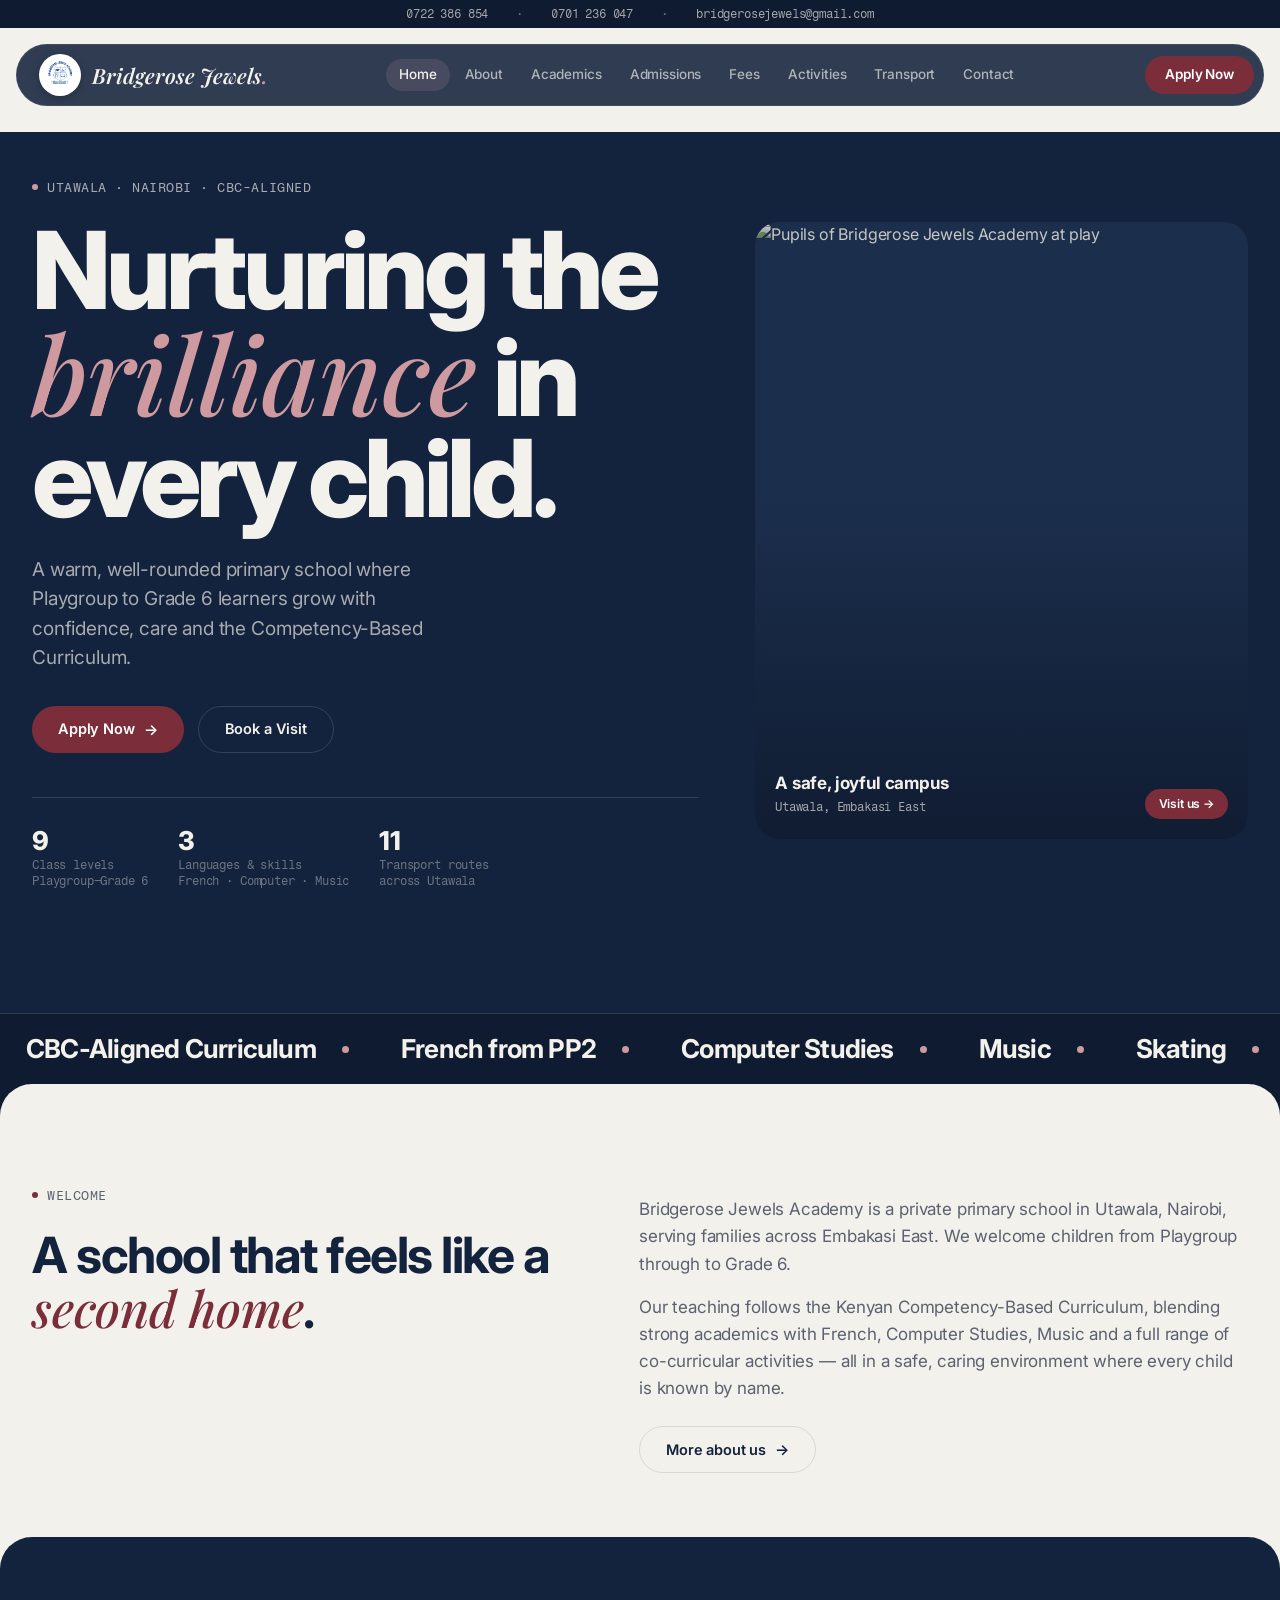
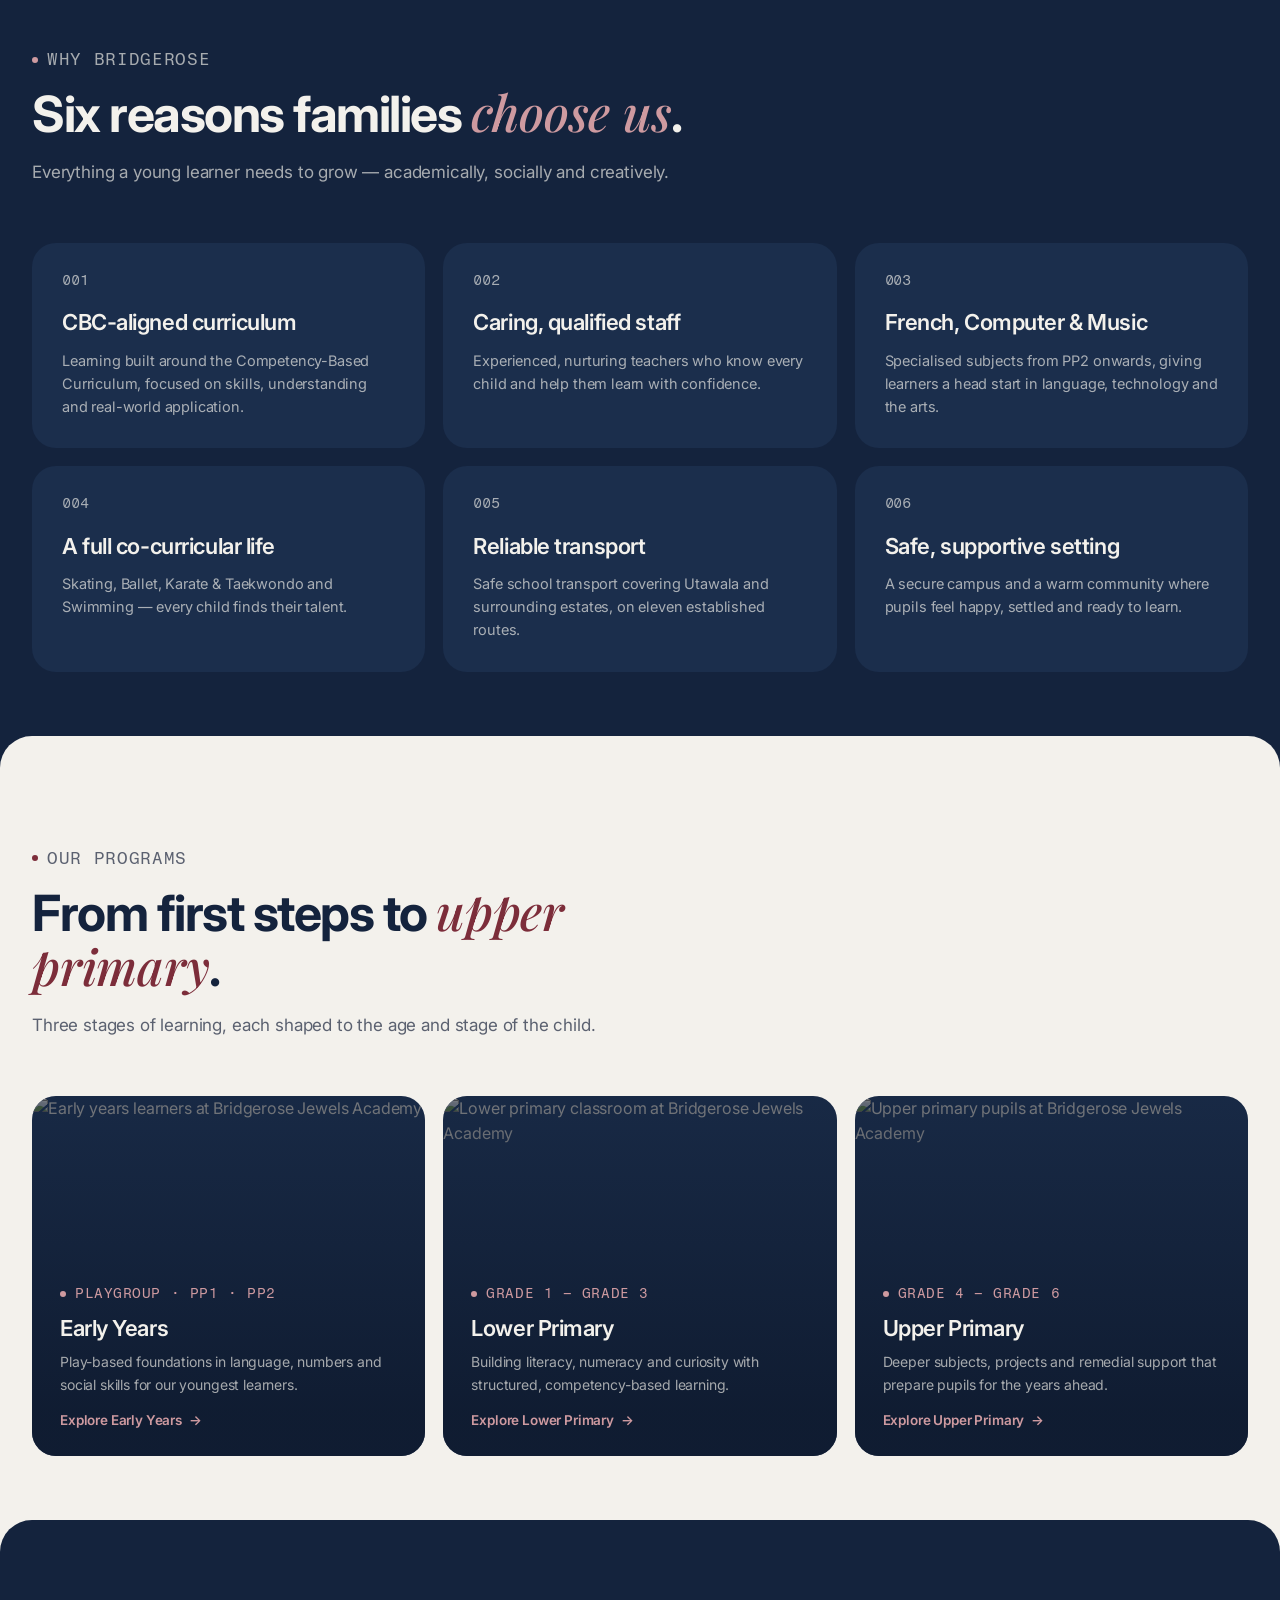
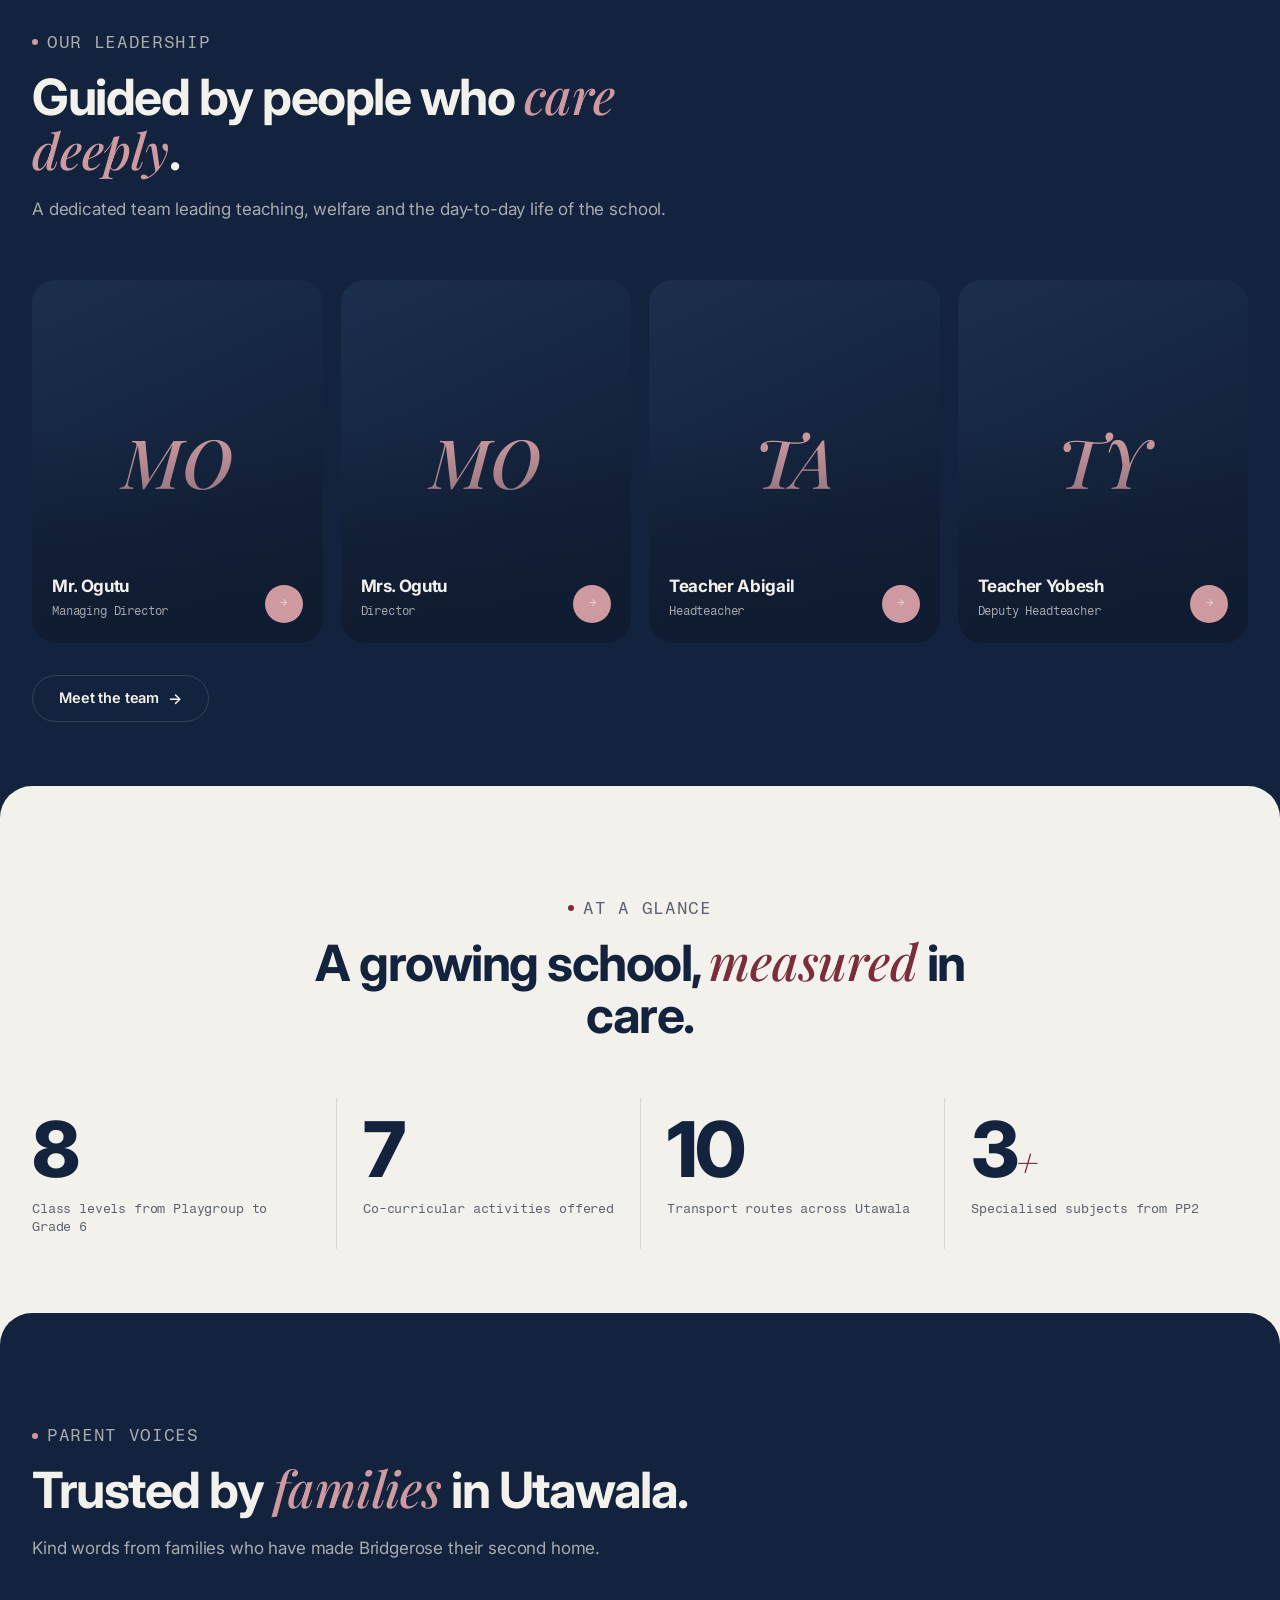
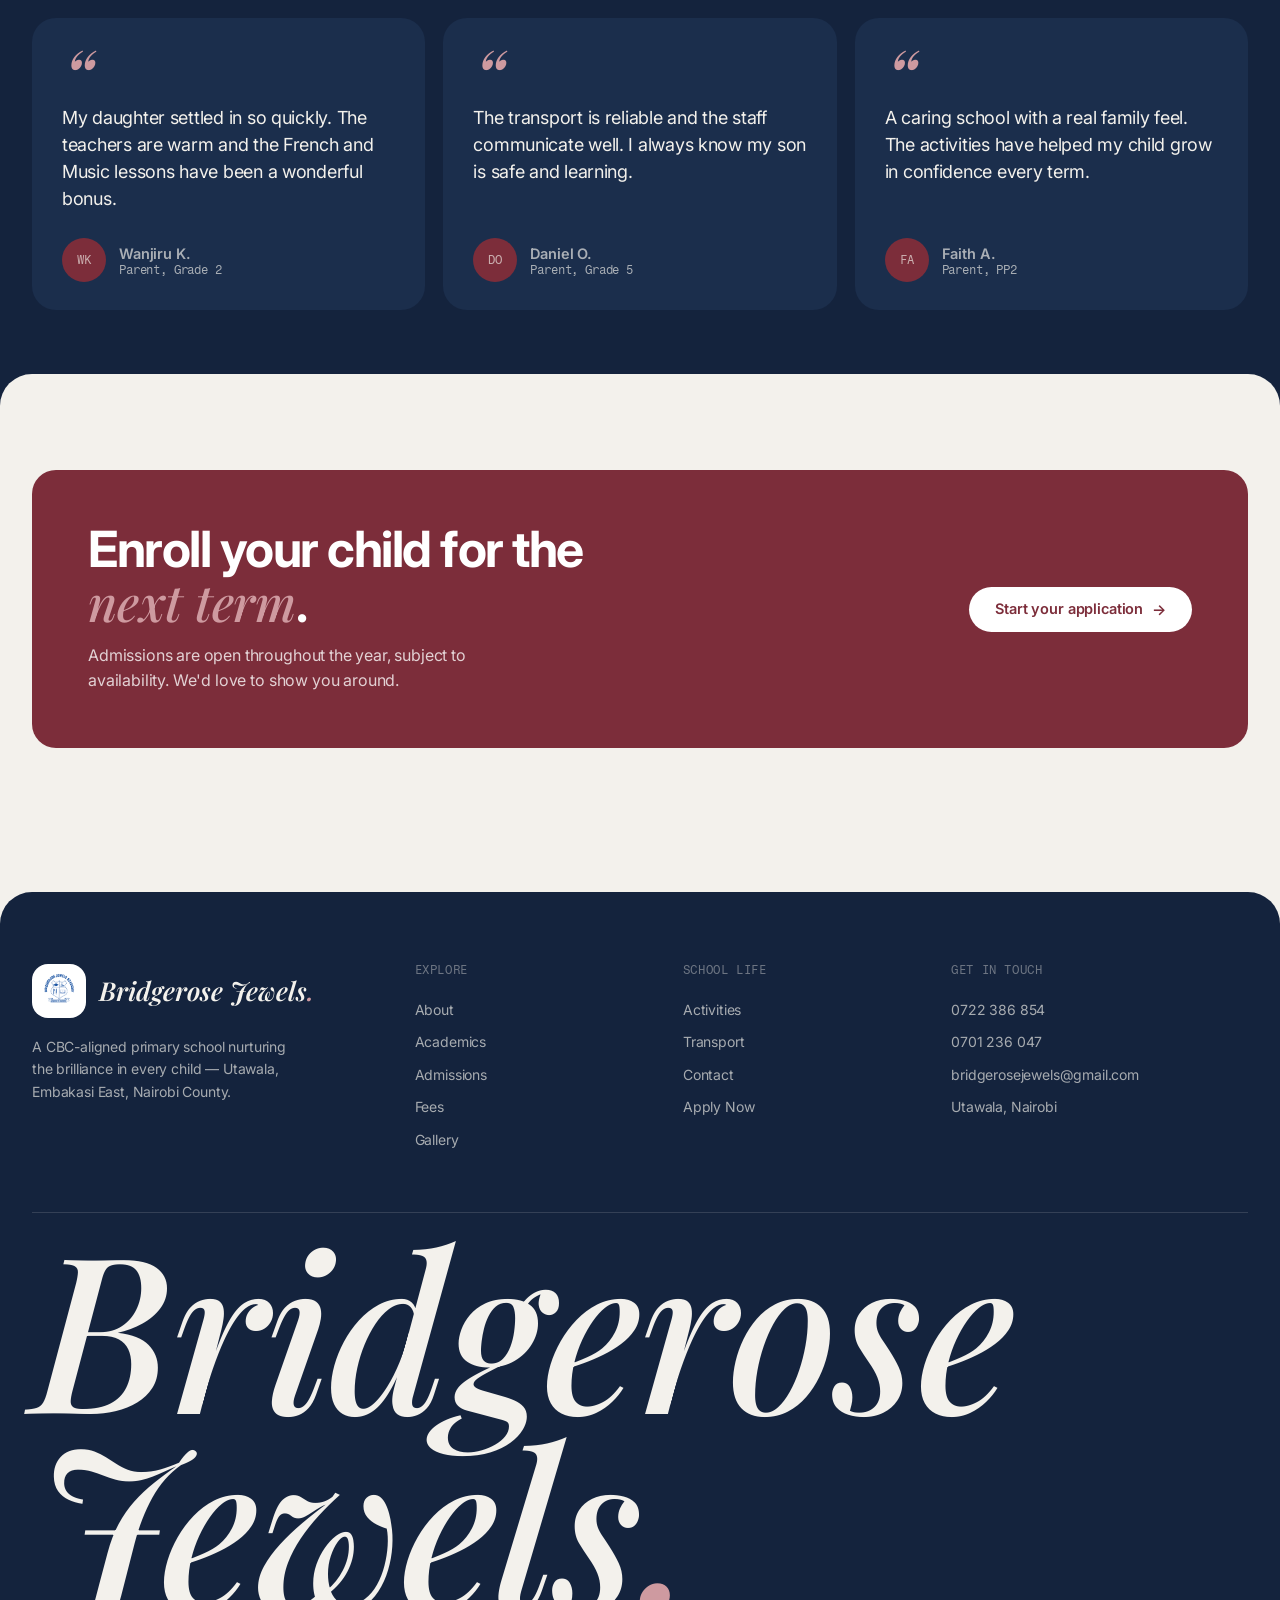
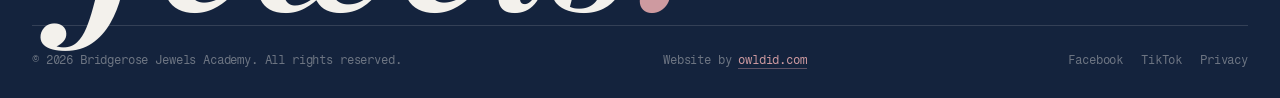
==== commit 2cf2e8f2: "Use full school name in brand lock-up, add hero logo, fix deputy name Co-Authored-By: Claude Opus 4." ====
--- a/index.html
+++ b/index.html
@@ -58,7 +58,7 @@
         <span class="nav-logo-badge">
           <img src="assets/img/logo.png" alt="Bridgerose Jewels Academy crest" width="64" height="64">
         </span>
-        <span class="nav-logo-text">Bridgerose<b>.</b></span>
+        <span class="nav-logo-text">Bridgerose Jewels<b>.</b></span>
       </a>
       <nav class="nav-links" aria-label="Primary">
         <a href="index.html">Home</a>
@@ -97,7 +97,10 @@
     <section class="hero bg-ink">
       <div class="page-wrap">
         <div class="hero-grid">
-          <div>
+          <div class="hero-text">
+            <span class="hero-mark" aria-hidden="true">
+              <img src="assets/img/logo.png" alt="" width="120" height="120">
+            </span>
             <p class="hero-pre eyebrow reveal">Utawala · Nairobi · CBC-Aligned</p>
             <h1 class="h-display reveal">Nurturing the <span class="em">brilliance</span> in every child.</h1>
             <p class="hero-sub lead reveal">A warm, well-rounded primary school where Playgroup to Grade 6 learners grow with confidence, care and the Competency-Based Curriculum.</p>
@@ -267,7 +270,7 @@
           <article class="team-card reveal">
             <div class="team-mono"><span>TY</span></div>
             <div class="team-meta">
-              <div><b>Teacher Yogesh</b><span>Deputy Headteacher</span></div>
+              <div><b>Teacher Yobesh</b><span>Deputy Headteacher</span></div>
               <span class="team-arrow" aria-hidden="true">&rarr;</span>
             </div>
           </article>
@@ -365,7 +368,7 @@
             <span class="footer-logo-badge">
               <img src="assets/img/logo.png" alt="Bridgerose Jewels Academy crest" width="64" height="64">
             </span>
-            <span class="nav-logo-text">Bridgerose<b>.</b></span>
+            <span class="nav-logo-text">Bridgerose Jewels<b>.</b></span>
           </span>
           <p>A CBC-aligned primary school nurturing the brilliance in every child &mdash; Utawala, Embakasi East, Nairobi County.</p>
         </div>
@@ -392,7 +395,7 @@
           <p>Utawala, Nairobi</p>
         </div>
       </div>
-      <div class="footer-word" aria-hidden="true">Bridgerose<b>.</b></div>
+      <div class="footer-word" aria-hidden="true">Bridgerose Jewels<b>.</b></div>
       <div class="footer-bottom">
         <p>&copy; <span data-year>2026</span> Bridgerose Jewels Academy. All rights reserved.</p>
         <p class="footer-credit">Website by <a href="https://owldid.com" target="_blank" rel="noopener">owldid.com</a></p>
--- a/assets/css/styles.css
+++ b/assets/css/styles.css
@@ -250,9 +250,10 @@
 .nav-logo-badge img { width: 100%; height: 100%; object-fit: contain; }
 
 .nav-logo-text {
-  font: italic 600 22px/1 var(--f-serif);
+  font: italic 600 21px/1 var(--f-serif);
   color: var(--on-ink);
   letter-spacing: 0;
+  white-space: nowrap;
 }
 .nav-logo-text b { color: var(--rose); font-weight: 600; }
 
@@ -312,6 +313,8 @@
   display: flex; flex-direction: column;
   justify-content: center;
   padding: 100px 28px 40px;
+  overflow-y: auto;                 /* stay scrollable if the list runs tall */
+  -webkit-overflow-scrolling: touch;
   opacity: 0; visibility: hidden;
   transition: opacity 0.3s ease, visibility 0.3s ease;
 }
@@ -344,6 +347,8 @@
   gap: 56px;
   align-items: center;
 }
+.hero-text { position: relative; }
+.hero-mark { display: none; }
 .hero-pre { margin-bottom: 26px; }
 .hero h1 { margin-bottom: 26px; }
 .hero-sub {
@@ -413,7 +418,9 @@
   background: var(--ink-3);
   color: var(--on-ink);
   overflow: hidden;
-  padding: 22px 0;
+  /* extra bottom padding: the next section's panel curls -32px over this
+     strip, so the text stays clear of it and visually centred */
+  padding: 22px 0 54px;
   border-top: 1px solid var(--line-ink);
 }
 .marquee-track {
@@ -711,7 +718,8 @@
 /* ---------- 17 · Tables (fees · transport) ----------------- */
 .table-wrap {
   border-radius: var(--r-lg);
-  overflow: hidden;
+  overflow-x: auto;                 /* wide tables scroll instead of squishing */
+  -webkit-overflow-scrolling: touch;
   border: 1px solid var(--line-paper);
 }
 .data-table { width: 100%; border-collapse: collapse; font-size: 14.5px; }
@@ -756,7 +764,7 @@
   padding: 36px;
 }
 .form-row { display: grid; grid-template-columns: 1fr 1fr; gap: 16px; }
-.field { margin-bottom: 16px; display: flex; flex-direction: column; }
+.field { margin-bottom: 16px; display: flex; flex-direction: column; min-width: 0; }
 .field label {
   font: 400 12px/1 var(--f-mono);
   text-transform: uppercase;
@@ -773,6 +781,8 @@
   border: 1px solid var(--line-ink);
   border-radius: var(--r-md);
   padding: 13px 15px;
+  width: 100%;
+  min-width: 0;                     /* controls shrink with their grid cell */
   transition: border-color 0.2s ease, background 0.2s ease;
 }
 .field textarea { resize: vertical; min-height: 124px; }
@@ -924,10 +934,11 @@
   padding: 28px;
 }
 .bg-ink .contact-card { background: var(--ink-2); }
-.contact-card .eyebrow { margin-bottom: 14px; }
+.contact-card .eyebrow { display: flex; margin-bottom: 14px; }
 .contact-card a, .contact-card p {
   font: 600 18px/1.4 var(--f-ui);
   letter-spacing: -0.02em;
+  overflow-wrap: anywhere;          /* email wraps so its card can shrink to fit */
 }
 .contact-card a:hover { color: var(--maroon); }
 .bg-ink .contact-card a:hover { color: var(--rose); }
@@ -1056,6 +1067,7 @@
   border-radius: var(--r-xl) var(--r-xl) 0 0;
   margin-top: 48px;            /* the breathing room above the footer */
   padding: 72px 0 30px;
+  overflow: clip;              /* contain the oversized wordmark's bleed */
 }
 .footer-top {
   display: grid;
@@ -1091,6 +1103,7 @@
   color: var(--on-ink-2);
   padding: 5px 0;
   transition: color 0.2s ease;
+  overflow-wrap: break-word;   /* the email never forces the column wide */
 }
 .footer-col a:hover { color: var(--rose); }
 
@@ -1159,6 +1172,20 @@
 @media (max-width: 920px) {
   .hero-grid { grid-template-columns: 1fr; gap: 40px; }
   .hero-card { max-width: 420px; }
+  .hero-mark {
+    display: block;
+    position: absolute;
+    top: -6px;
+    right: -4px;
+    width: 110px; height: 110px;
+    border-radius: 50%;
+    background: #fff;
+    padding: 8px;
+    box-shadow: 0 6px 22px rgba(0, 0, 0, 0.28);
+    z-index: 1;
+  }
+  .hero-mark img { width: 100%; height: 100%; object-fit: contain; display: block; }
+  .hero-pre, .hero h1 { padding-right: 124px; }
   .split { grid-template-columns: 1fr; gap: 32px; }
   .grid-4 { grid-template-columns: repeat(2, 1fr); }
   .team-grid { grid-template-columns: repeat(2, 1fr); }
@@ -1172,8 +1199,25 @@
   :root { --pad: 20px; }
   .section    { padding: 72px 0; }
   .section-lg { padding: 92px 0; }
-  .nav-spacer { height: 116px; }
-  .utility .page-wrap { gap: 14px; font-size: 11px; }
+  .hero-mark { width: 88px; height: 88px; padding: 6px; }
+  .hero-pre, .hero h1 { padding-right: 100px; }
+
+  /* the utility strip wraps to two lines on phones — drop the nav clear of it */
+  .utility { padding: 7px 0; }
+  .utility .page-wrap { gap: 5px 14px; font-size: 11px; }
+  .nav { top: 56px; }
+  .nav-spacer { height: 122px; }
+
+  /* keep the display heading from overflowing a narrow screen */
+  .h-display { font-size: clamp(38px, 10.5vw, 56px); }
+
+  /* mobile menu — smaller type so the whole list fits without clipping */
+  .nav-overlay { padding: 92px 24px 40px; }
+  .nav-overlay a { font-size: 30px; }
+
+  /* footer stacks to one column so the email can't force a wide grid track */
+  .footer-top { grid-template-columns: 1fr; gap: 30px; }
+  .footer-word { font-size: clamp(40px, 13vw, 96px); }
 
   .grid-2, .grid-3, .grid-4 { grid-template-columns: 1fr; }
   .bento { grid-template-columns: 1fr; }
@@ -1185,13 +1229,21 @@
   .section-head { margin-bottom: 40px; }
   .hero-card { max-width: 100%; }
   .cta-band { padding: 32px 26px; flex-direction: column; align-items: flex-start; }
+  .cta-band .btn { width: 100%; justify-content: center; }
   .form-card { padding: 24px; }
   .step { grid-template-columns: 1fr; gap: 8px; }
+  .lightbox { padding: 24px; }
+
+  /* payment rows stack label-over-value so long account names don't cramp */
+  .pay-line { flex-direction: column; align-items: flex-start; gap: 4px; }
 
   /* tables collapse to cards */
   .table-wrap { border: none; }
   .data-table thead { display: none; }
-  .data-table, .data-table tbody, .data-table tr, .data-table td { display: block; width: 100%; }
+  .data-table { display: flex; flex-direction: column; }
+  .data-table tbody, .data-table tr, .data-table td { display: block; width: 100%; }
+  /* caption flows as a normal paragraph below the cards (not vertically) */
+  .data-table caption { display: block; order: 1; padding: 12px 2px 0; }
   .data-table tr {
     background: var(--paper-card) !important;
     border: 1px solid var(--line-paper);
@@ -1221,4 +1273,23 @@
 
 @media (max-width: 420px) {
   .team-grid, .gallery-grid { grid-template-columns: 1fr; }
-}
+
+  /* shrink the brand lock-up so it never crowds the burger on tiny screens */
+  .nav-logo-badge { width: 38px; height: 38px; }
+  .nav-logo-text  { font-size: 16px; }
+  .nav-overlay a  { font-size: 27px; }
+  .hero-trust     { gap: 18px 26px; }
+  .hero-mark      { width: 72px; height: 72px; padding: 5px; }
+  .hero-pre, .hero h1 { padding-right: 84px; }
+}
+
+/* short viewports (landscape phones) — list the menu from the top, scrollable */
+@media (max-height: 640px) {
+  .nav-overlay {
+    justify-content: flex-start;
+    padding-top: 120px;          /* clear the floating nav pill */
+    padding-bottom: 32px;
+  }
+  .nav-overlay a   { font-size: 24px; padding: 5px 0; }
+  .nav-overlay .btn { margin-top: 18px; }
+}
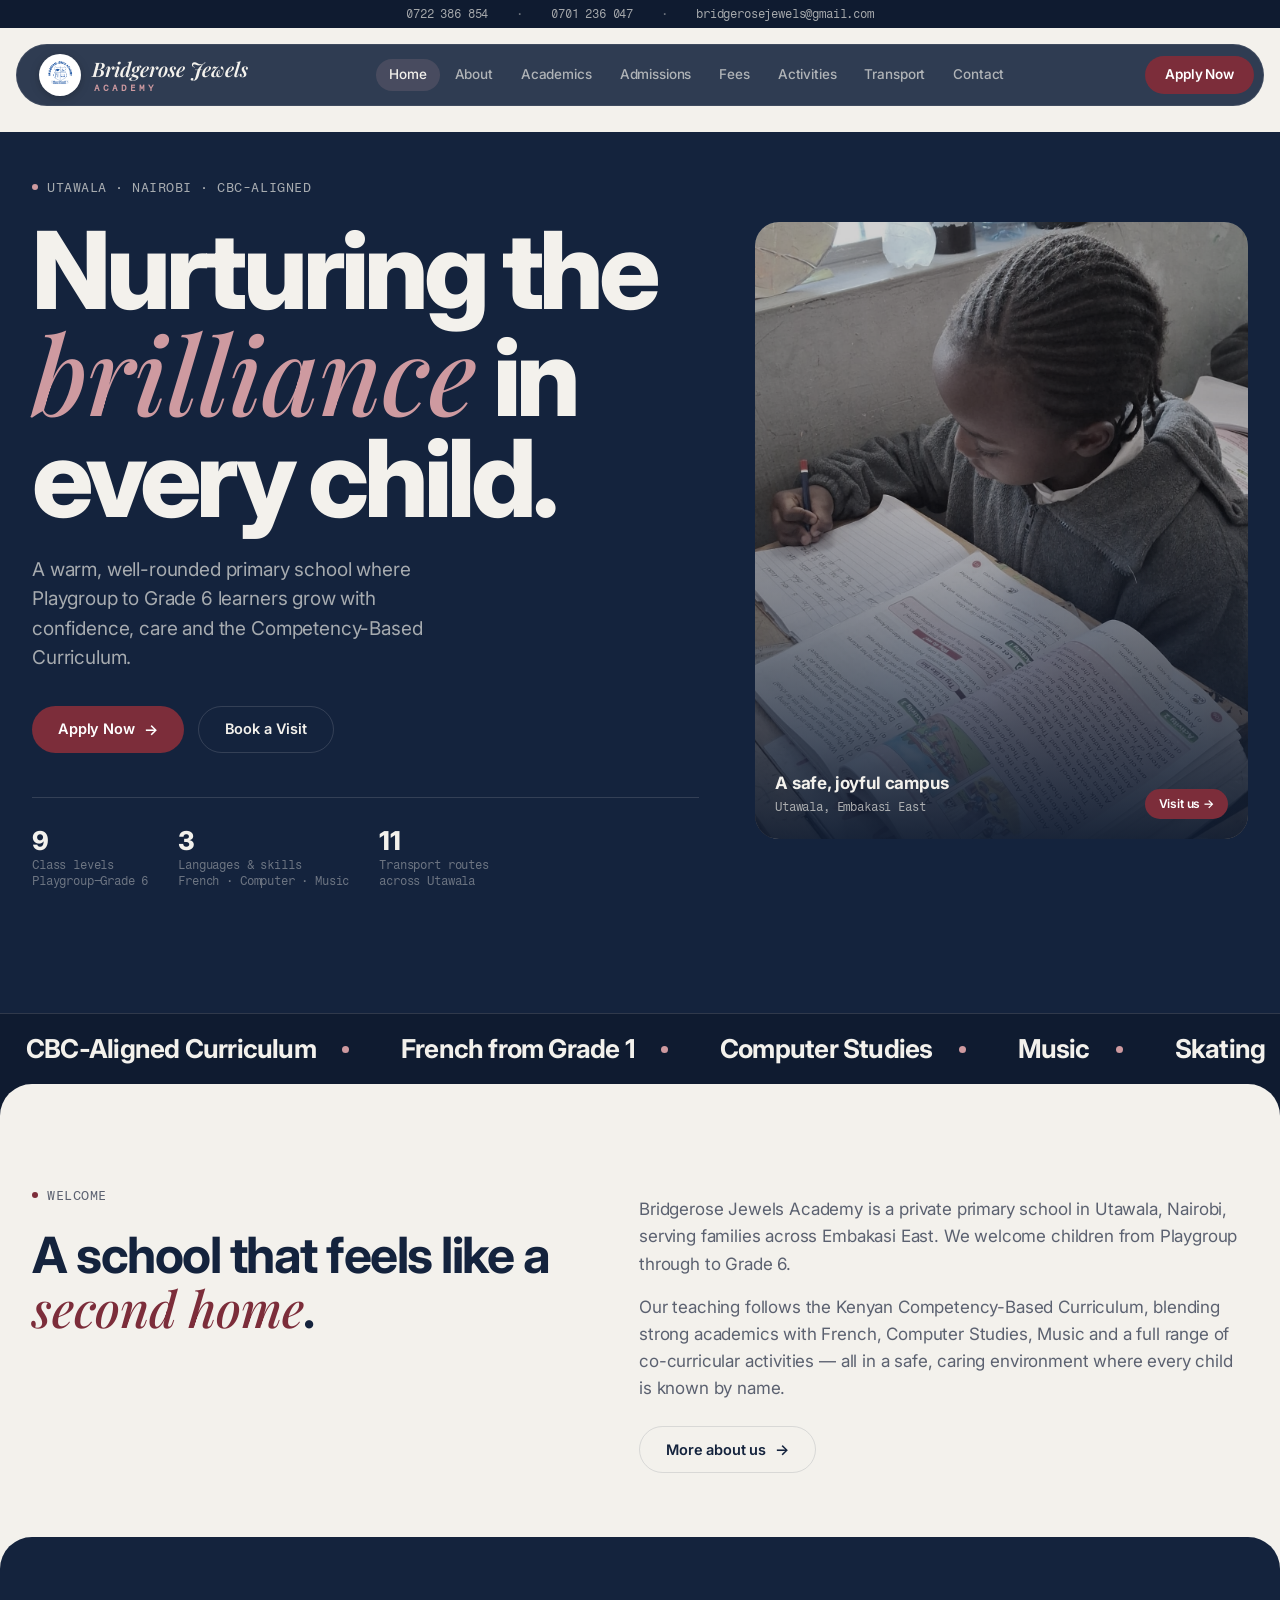
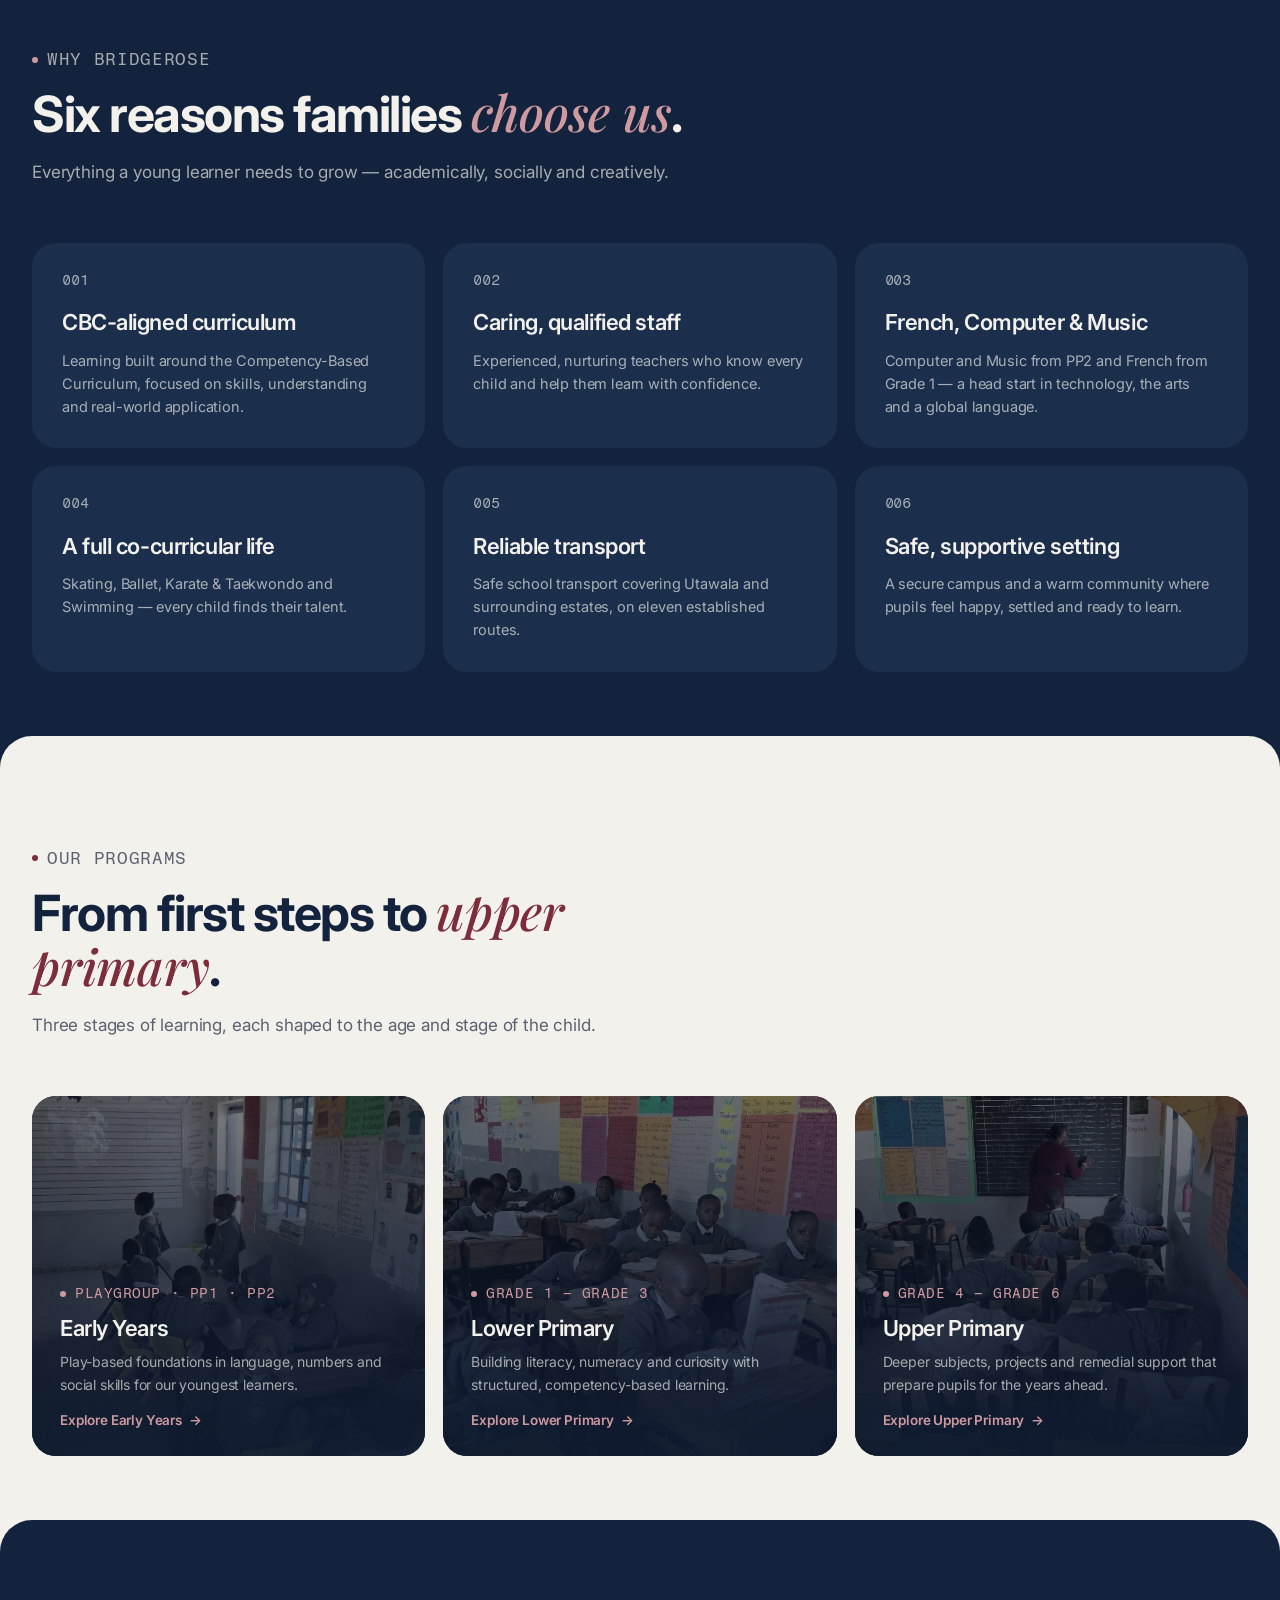
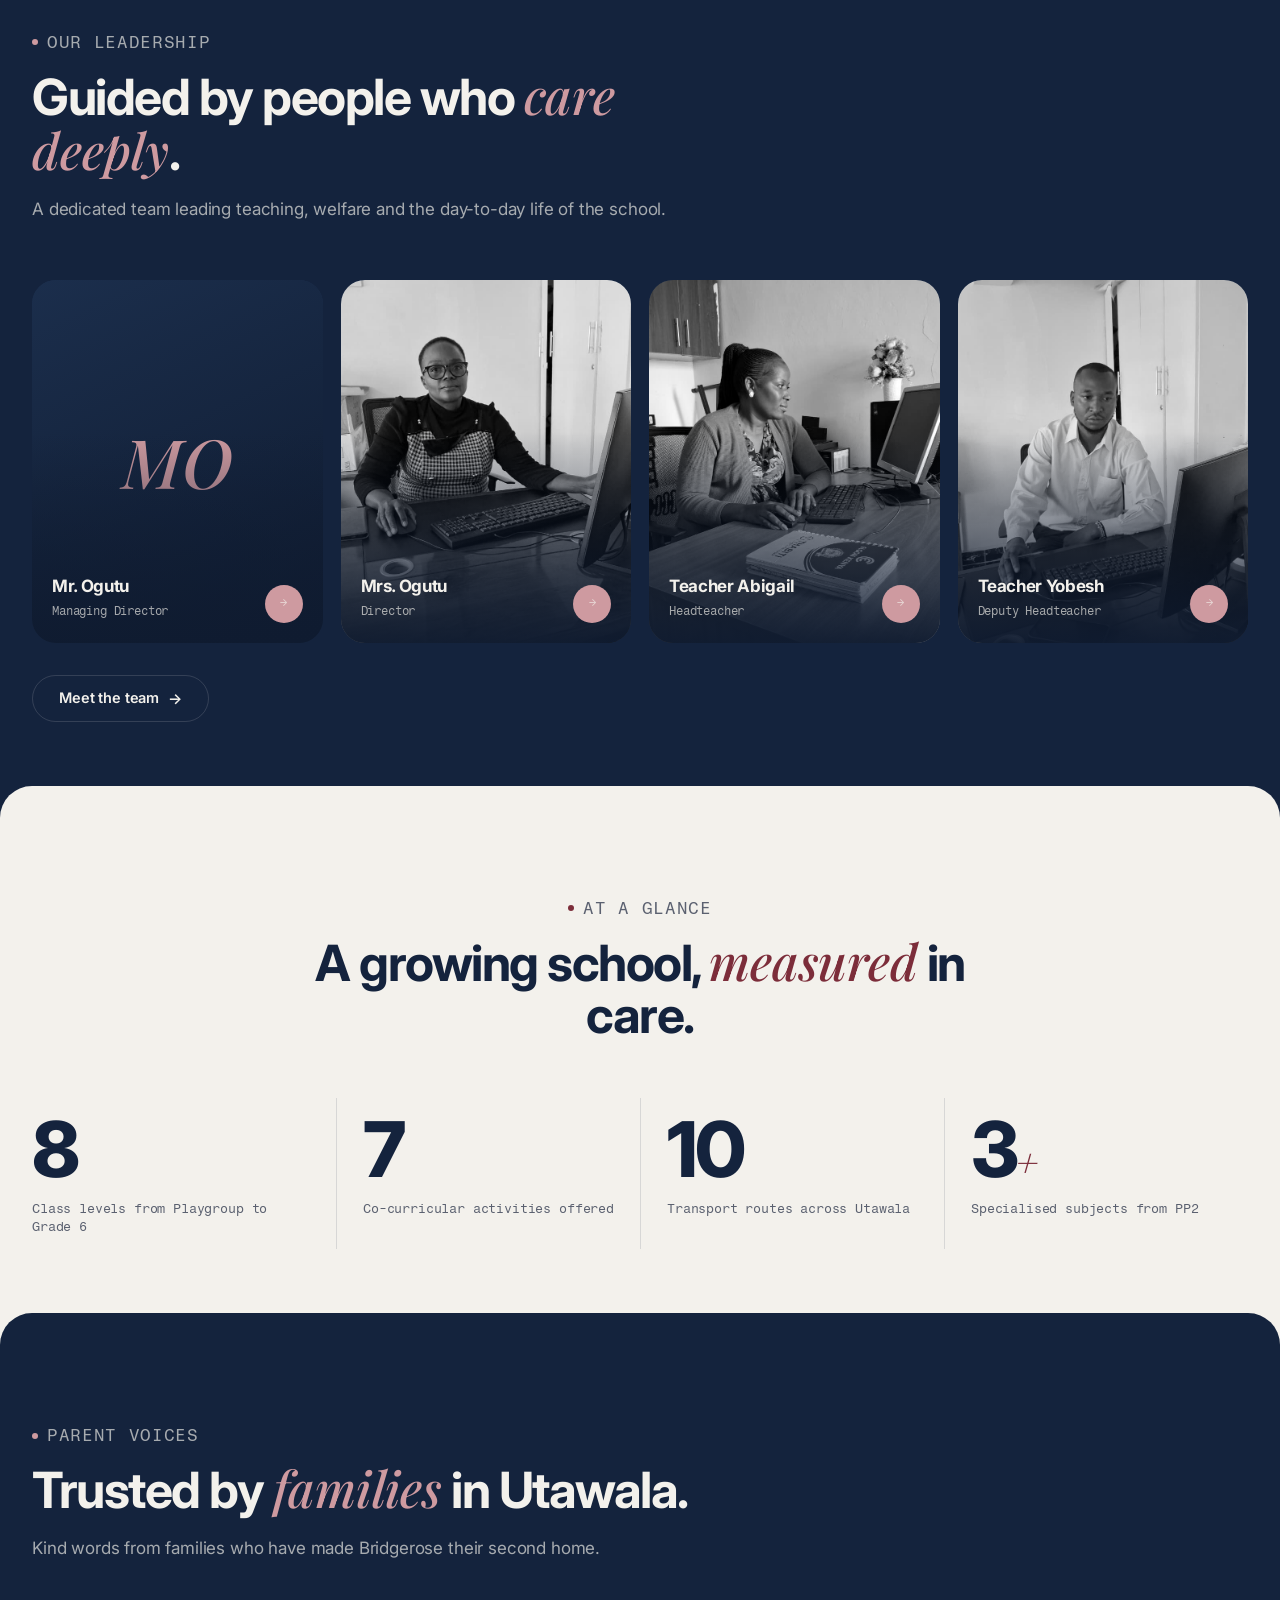
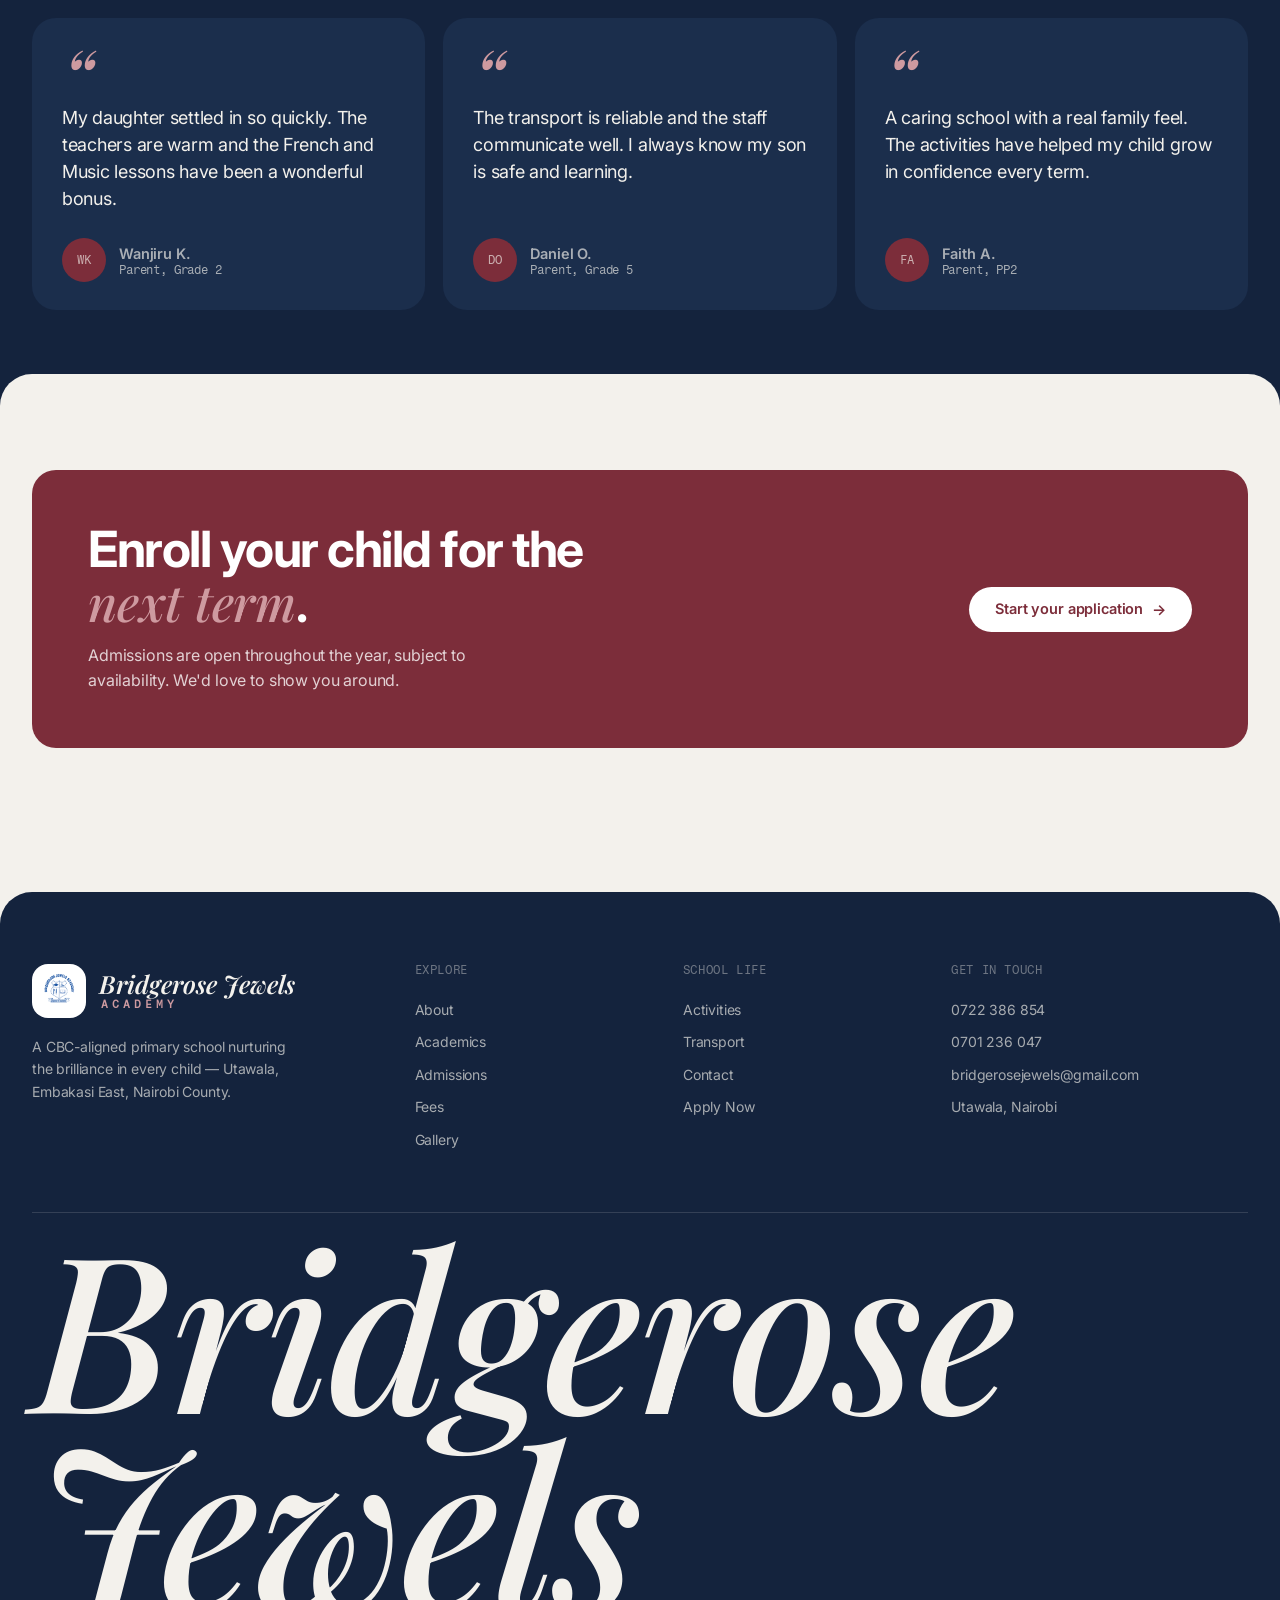
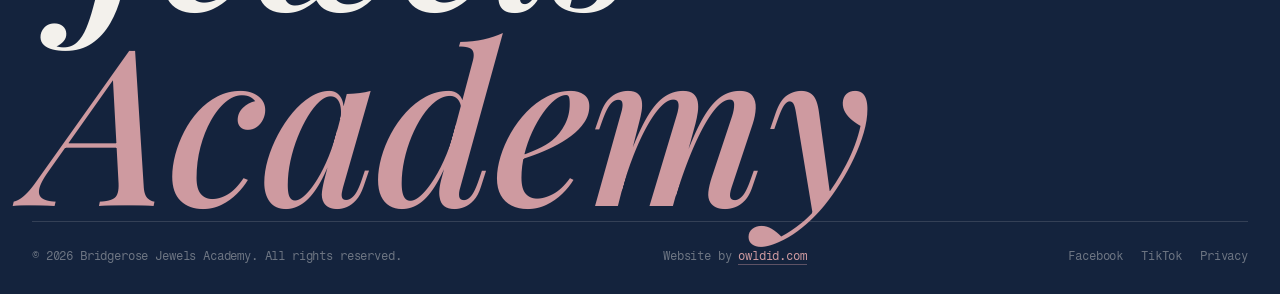
==== commit 13be8e2a: "Wire real photos in, fix nav spill, French start, PP2 fee - Drop max-width shrink on scrolled nav so" ====
--- a/index.html
+++ b/index.html
@@ -58,7 +58,7 @@
         <span class="nav-logo-badge">
           <img src="assets/img/logo.png" alt="Bridgerose Jewels Academy crest" width="64" height="64">
         </span>
-        <span class="nav-logo-text">Bridgerose Jewels<b>.</b></span>
+        <span class="nav-logo-text"><span class="lockup-main">Bridgerose Jewels</span><span class="lockup-sub">Academy</span></span>
       </a>
       <nav class="nav-links" aria-label="Primary">
         <a href="index.html">Home</a>
@@ -115,7 +115,7 @@
             </div>
           </div>
           <div class="hero-card reveal">
-            <img src="https://picsum.photos/seed/bjacademy-hero/720/900" alt="Pupils of Bridgerose Jewels Academy at play">
+            <img src="gal/WhatsApp Image 2026-05-20 at 12.56.20.jpeg" alt="A Bridgerose Jewels Academy pupil writing in class">
             <div class="hero-card-meta">
               <div>
                 <b>A safe, joyful campus</b>
@@ -132,7 +132,7 @@
     <div class="marquee" aria-hidden="true">
       <div class="marquee-track">
         <div class="marquee-item">CBC-Aligned Curriculum</div>
-        <div class="marquee-item">French from PP2</div>
+        <div class="marquee-item">French from Grade 1</div>
         <div class="marquee-item">Computer Studies</div>
         <div class="marquee-item">Music</div>
         <div class="marquee-item">Skating</div>
@@ -182,7 +182,7 @@
           <article class="feature-card reveal">
             <p class="feature-num">003</p>
             <h3 class="h-3">French, Computer &amp; Music</h3>
-            <p>Specialised subjects from PP2 onwards, giving learners a head start in language, technology and the arts.</p>
+            <p>Computer and Music from PP2 and French from Grade 1 &mdash; a head start in technology, the arts and a global language.</p>
           </article>
           <article class="feature-card reveal">
             <p class="feature-num">004</p>
@@ -213,21 +213,21 @@
         </div>
         <div class="bento">
           <a class="bento-card reveal" href="academics.html">
-            <img src="https://picsum.photos/seed/bjacademy-early/640/720" alt="Early years learners at Bridgerose Jewels Academy">
+            <img src="gal/WhatsApp Image 2026-05-20 at 12.39.44.jpeg" alt="Early years learners at Bridgerose Jewels Academy">
             <p class="eyebrow">Playgroup · PP1 · PP2</p>
             <h3 class="h-3">Early Years</h3>
             <p>Play-based foundations in language, numbers and social skills for our youngest learners.</p>
             <span class="bento-link">Explore Early Years</span>
           </a>
           <a class="bento-card reveal" href="academics.html">
-            <img src="https://picsum.photos/seed/bjacademy-lower/640/720" alt="Lower primary classroom at Bridgerose Jewels Academy">
+            <img src="gal/WhatsApp Image 2026-05-20 at 12.53.25.jpeg" alt="Lower primary classroom at Bridgerose Jewels Academy">
             <p class="eyebrow">Grade 1 &ndash; Grade 3</p>
             <h3 class="h-3">Lower Primary</h3>
             <p>Building literacy, numeracy and curiosity with structured, competency-based learning.</p>
             <span class="bento-link">Explore Lower Primary</span>
           </a>
           <a class="bento-card reveal" href="academics.html">
-            <img src="https://picsum.photos/seed/bjacademy-upper/640/720" alt="Upper primary pupils at Bridgerose Jewels Academy">
+            <img src="gal/WhatsApp Image 2026-05-20 at 12.45.31.jpeg" alt="Upper primary pupils at Bridgerose Jewels Academy">
             <p class="eyebrow">Grade 4 &ndash; Grade 6</p>
             <h3 class="h-3">Upper Primary</h3>
             <p>Deeper subjects, projects and remedial support that prepare pupils for the years ahead.</p>
@@ -254,21 +254,21 @@
             </div>
           </article>
           <article class="team-card reveal">
-            <div class="team-mono"><span>MO</span></div>
+            <img src="gal/WhatsApp Image 2026-05-20 at 12.32.14.jpeg" alt="Mrs. Ogutu, Director of Bridgerose Jewels Academy">
             <div class="team-meta">
               <div><b>Mrs. Ogutu</b><span>Director</span></div>
               <span class="team-arrow" aria-hidden="true">&rarr;</span>
             </div>
           </article>
           <article class="team-card reveal">
-            <div class="team-mono"><span>TA</span></div>
+            <img src="gal/WhatsApp Image 2026-05-20 at 12.32.32.jpeg" alt="Teacher Abigail, Headteacher">
             <div class="team-meta">
               <div><b>Teacher Abigail</b><span>Headteacher</span></div>
               <span class="team-arrow" aria-hidden="true">&rarr;</span>
             </div>
           </article>
           <article class="team-card reveal">
-            <div class="team-mono"><span>TY</span></div>
+            <img src="gal/WhatsApp Image 2026-05-20 at 12.32.50.jpeg" alt="Teacher Yobesh, Deputy Headteacher">
             <div class="team-meta">
               <div><b>Teacher Yobesh</b><span>Deputy Headteacher</span></div>
               <span class="team-arrow" aria-hidden="true">&rarr;</span>
@@ -368,7 +368,7 @@
             <span class="footer-logo-badge">
               <img src="assets/img/logo.png" alt="Bridgerose Jewels Academy crest" width="64" height="64">
             </span>
-            <span class="nav-logo-text">Bridgerose Jewels<b>.</b></span>
+            <span class="nav-logo-text"><span class="lockup-main">Bridgerose Jewels</span><span class="lockup-sub">Academy</span></span>
           </span>
           <p>A CBC-aligned primary school nurturing the brilliance in every child &mdash; Utawala, Embakasi East, Nairobi County.</p>
         </div>
@@ -395,7 +395,7 @@
           <p>Utawala, Nairobi</p>
         </div>
       </div>
-      <div class="footer-word" aria-hidden="true">Bridgerose Jewels<b>.</b></div>
+      <div class="footer-word" aria-hidden="true">Bridgerose Jewels <b>Academy</b></div>
       <div class="footer-bottom">
         <p>&copy; <span data-year>2026</span> Bridgerose Jewels Academy. All rights reserved.</p>
         <p class="footer-credit">Website by <a href="https://owldid.com" target="_blank" rel="noopener">owldid.com</a></p>
--- a/assets/css/styles.css
+++ b/assets/css/styles.css
@@ -220,9 +220,11 @@
   max-width: 1280px;
   margin: 0 auto;
   z-index: 1000;
-  transition: top 0.3s ease, max-width 0.3s ease;
-}
-.nav.scrolled { top: 12px; max-width: 1020px; }
+  transition: top 0.3s ease;
+}
+/* keep the nav at full width when scrolled — shrinking it caused the Apply
+   Now button to spill outside the pill on mid-range widths */
+.nav.scrolled { top: 12px; }
 
 .nav-inner {
   display: flex; align-items: center; gap: 18px;
@@ -249,13 +251,27 @@
 }
 .nav-logo-badge img { width: 100%; height: 100%; object-fit: contain; }
 
+/* two-line brand lock-up: "Bridgerose Jewels" over a tracked "ACADEMY" */
 .nav-logo-text {
-  font: italic 600 21px/1 var(--f-serif);
+  display: flex;
+  flex-direction: column;
+  gap: 4px;
+  line-height: 1;
+  white-space: nowrap;
+}
+.nav-logo-text .lockup-main {
+  font: italic 600 20px/1 var(--f-serif);
   color: var(--on-ink);
   letter-spacing: 0;
-  white-space: nowrap;
-}
-.nav-logo-text b { color: var(--rose); font-weight: 600; }
+}
+.nav-logo-text .lockup-sub {
+  font: 700 9px/1 var(--f-mono);
+  letter-spacing: 0.34em;
+  text-transform: uppercase;
+  color: var(--rose);
+  padding-left: 2px;
+}
+.bg-paper .nav-logo-text .lockup-main { color: var(--on-paper); }
 
 .nav-links {
   display: flex; align-items: center; gap: 2px;
@@ -1088,7 +1104,8 @@
   padding: 6px;
 }
 .footer-logo-badge img { width: 100%; height: 100%; object-fit: contain; }
-.footer-brand .nav-logo-text { font-size: 26px; }
+.footer-brand .nav-logo-text .lockup-main { font-size: 25px; }
+.footer-brand .nav-logo-text .lockup-sub  { font-size: 10.5px; letter-spacing: 0.38em; }
 .footer-brand p { color: var(--on-ink-2); font-size: 14px; max-width: 30ch; }
 .footer-col h4 {
   font: 400 12px/1 var(--f-mono);
@@ -1276,7 +1293,8 @@
 
   /* shrink the brand lock-up so it never crowds the burger on tiny screens */
   .nav-logo-badge { width: 38px; height: 38px; }
-  .nav-logo-text  { font-size: 16px; }
+  .nav-logo-text .lockup-main { font-size: 15px; }
+  .nav-logo-text .lockup-sub  { font-size: 7.5px; letter-spacing: 0.30em; }
   .nav-overlay a  { font-size: 27px; }
   .hero-trust     { gap: 18px 26px; }
   .hero-mark      { width: 72px; height: 72px; padding: 5px; }
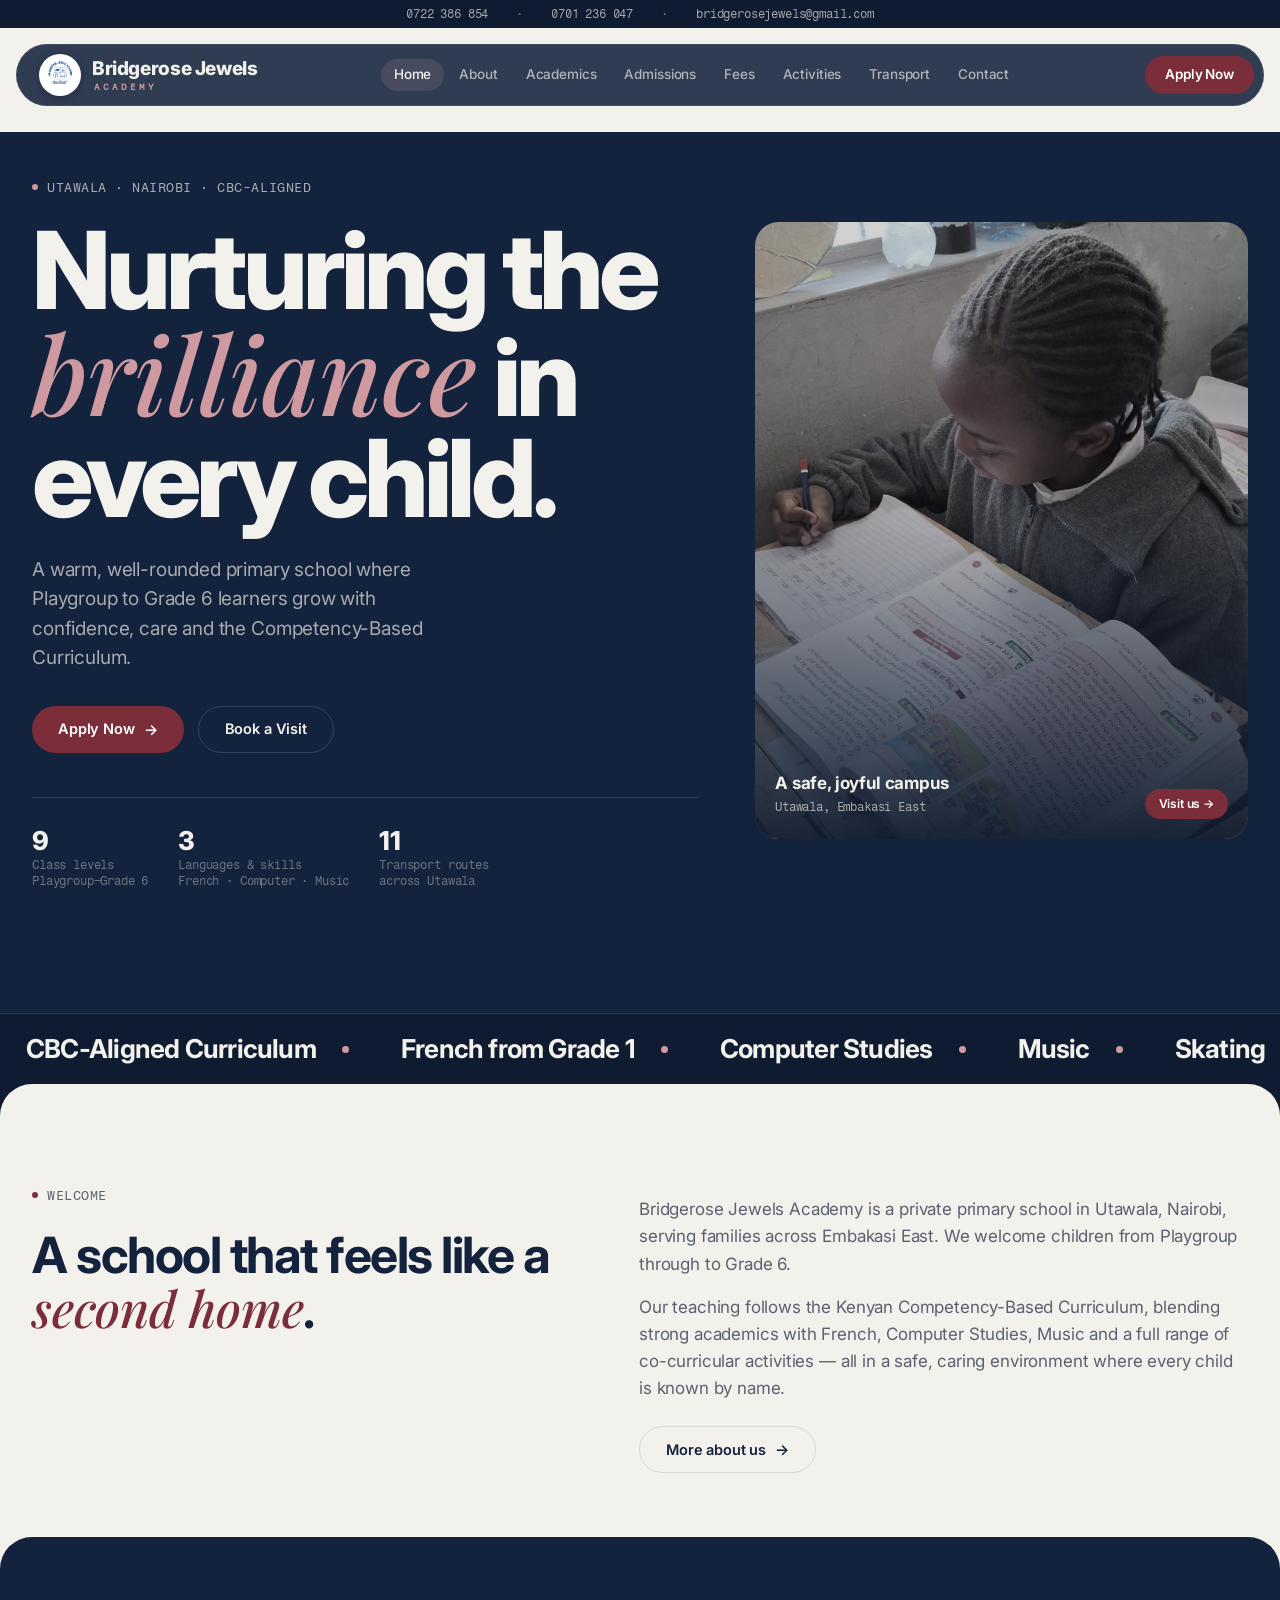
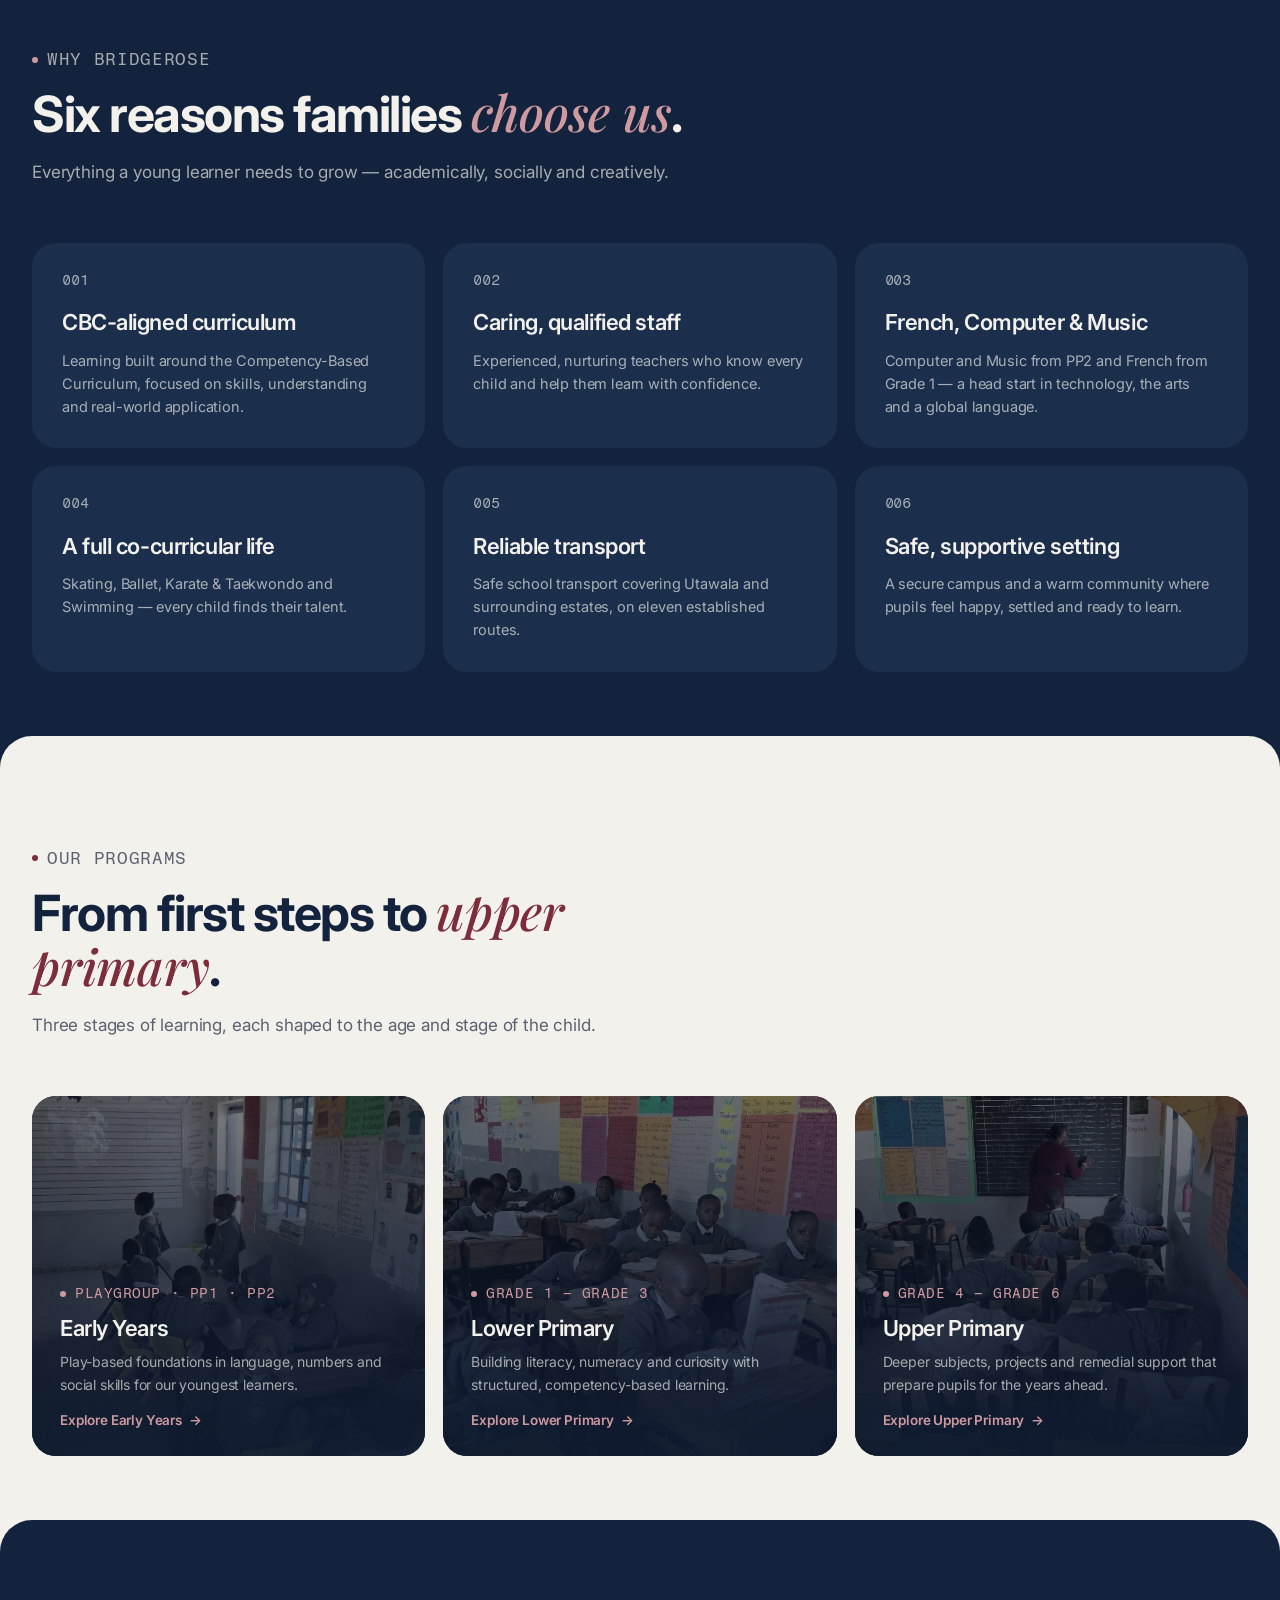
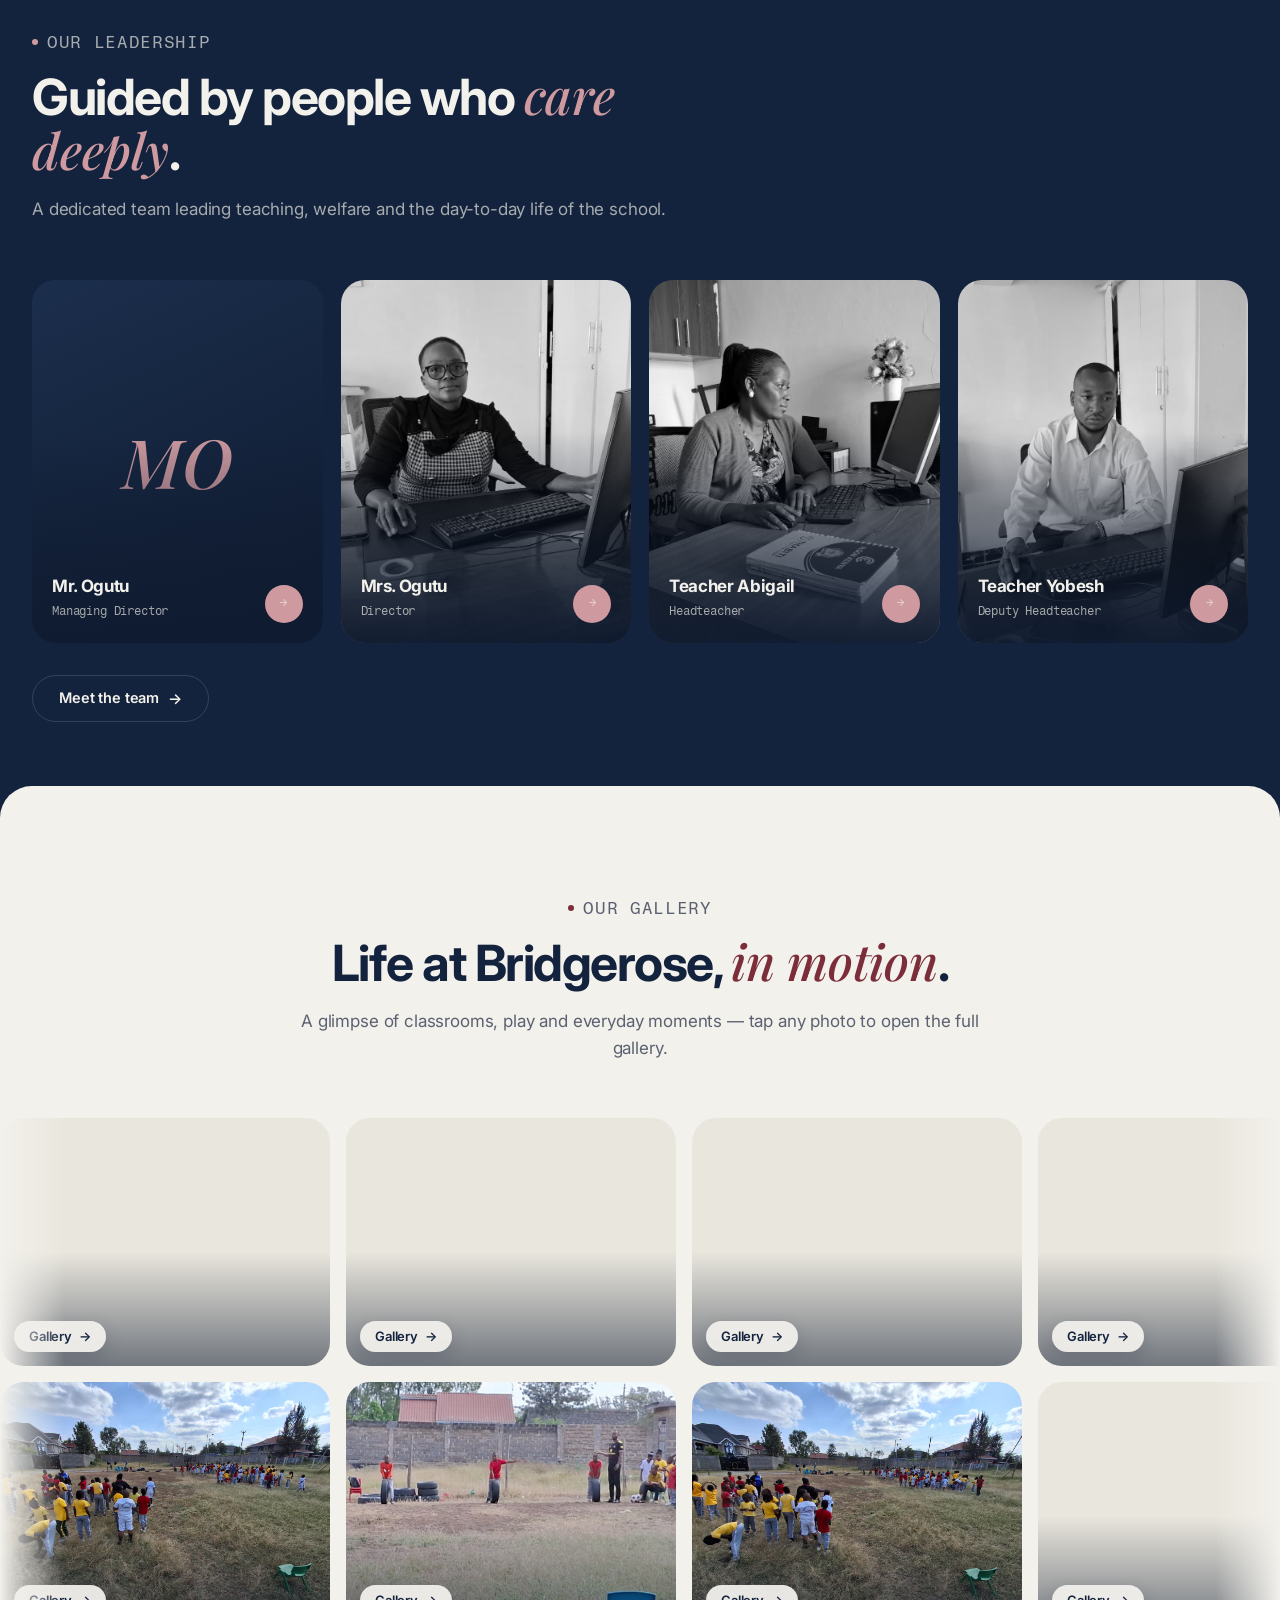
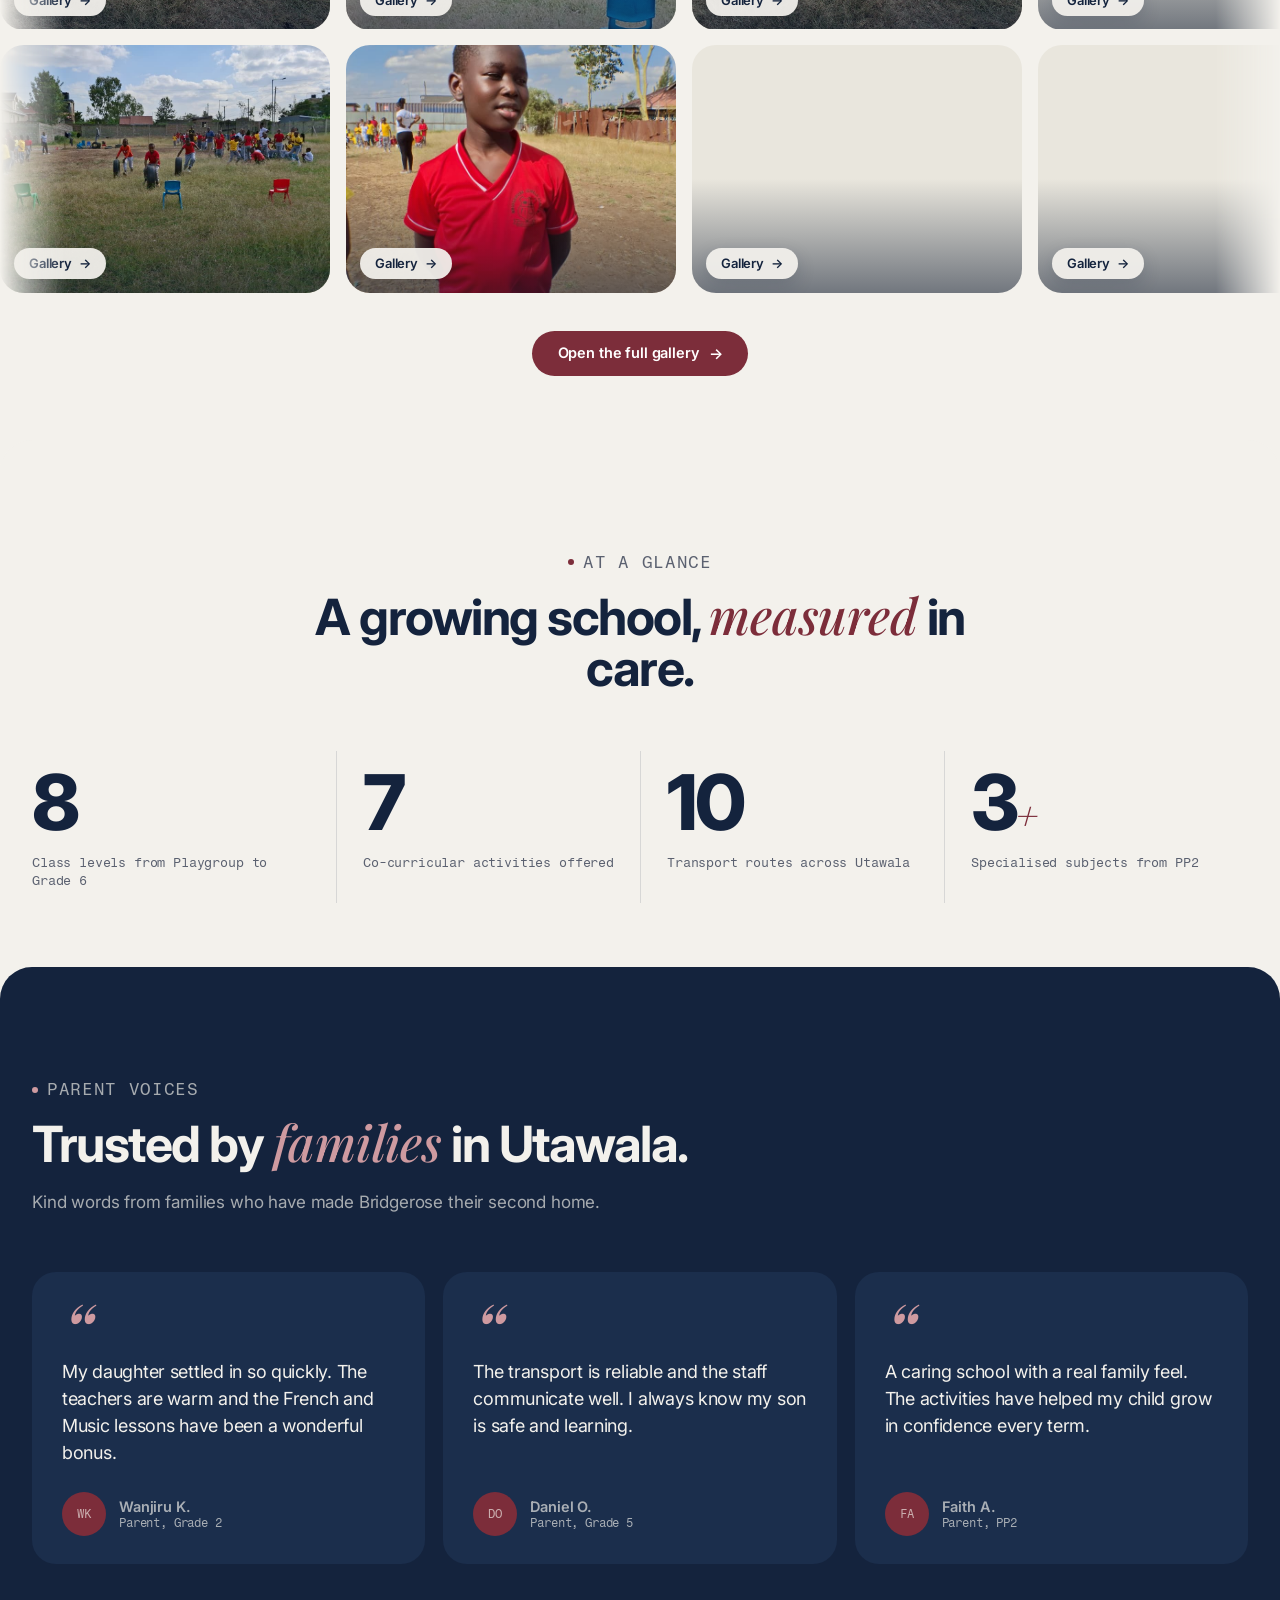
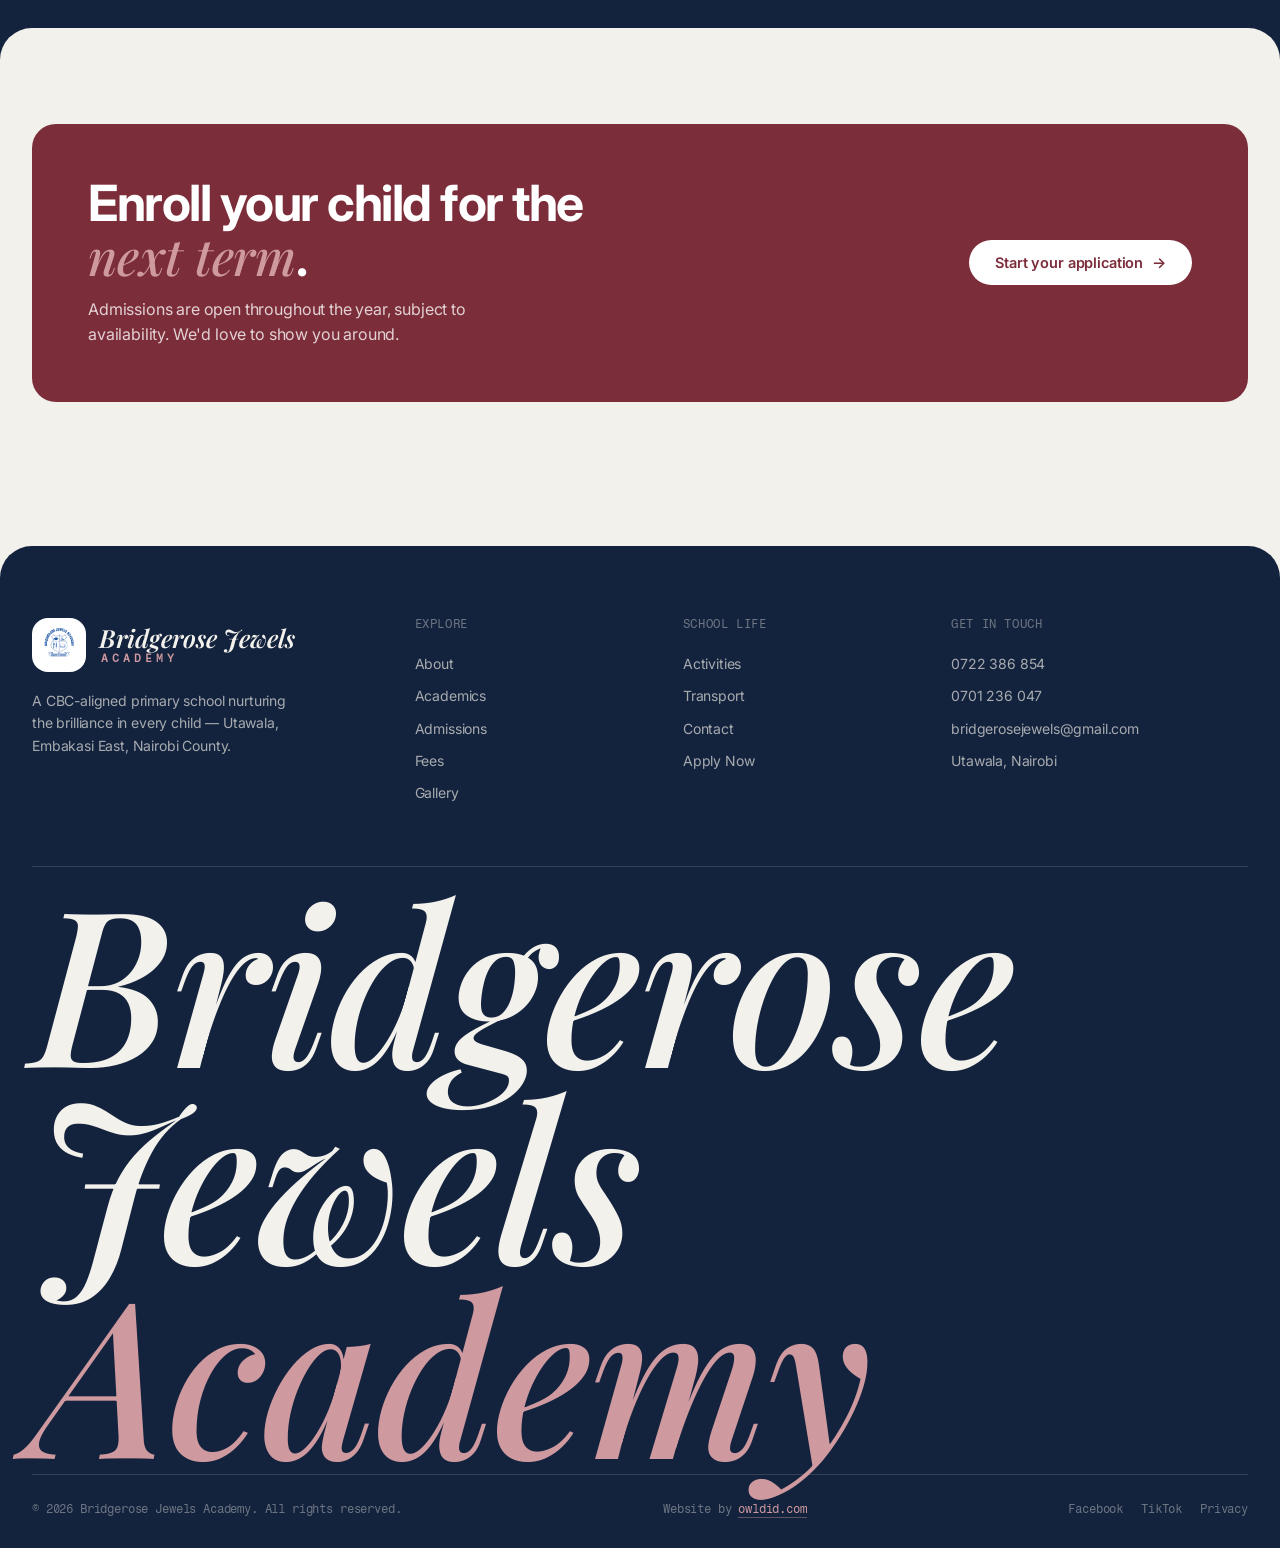
==== commit 52369c06: "Add auto-scrolling gallery preview, plain-Inter nav brand - New gallery section under leadership: th" ====
--- a/index.html
+++ b/index.html
@@ -279,6 +279,54 @@
       </div>
     </section>
 
+    <!-- gallery preview -->
+    <section class="section bg-paper panel" id="gallery-preview">
+      <div class="page-wrap">
+        <div class="section-head center reveal">
+          <p class="eyebrow">Our Gallery</p>
+          <h2 class="h-2">Life at Bridgerose, <span class="em">in motion</span>.</h2>
+          <p>A glimpse of classrooms, play and everyday moments &mdash; tap any photo to open the full gallery.</p>
+        </div>
+      </div>
+      <div class="gallery-strips reveal" aria-label="Photo gallery preview">
+        <div class="gx-row gx-row-1">
+          <div class="gx-track">
+            <a class="gx-card" href="gallery.html" aria-label="Open the school gallery"><img src="gal/bridge/bridge-01.jpeg" alt="" loading="lazy" decoding="async"><span class="gx-tag">Gallery</span></a>
+            <a class="gx-card" href="gallery.html" aria-label="Open the school gallery"><img src="gal/bridge/bridge-02.jpeg" alt="" loading="lazy" decoding="async"><span class="gx-tag">Gallery</span></a>
+            <a class="gx-card" href="gallery.html" aria-label="Open the school gallery"><img src="gal/bridge/bridge-03.jpeg" alt="" loading="lazy" decoding="async"><span class="gx-tag">Gallery</span></a>
+            <a class="gx-card" href="gallery.html" aria-label="Open the school gallery"><img src="gal/bridge/bridge-04.jpeg" alt="" loading="lazy" decoding="async"><span class="gx-tag">Gallery</span></a>
+            <a class="gx-card" href="gallery.html" aria-label="Open the school gallery"><img src="gal/bridge/bridge-05.jpeg" alt="" loading="lazy" decoding="async"><span class="gx-tag">Gallery</span></a>
+            <a class="gx-card" href="gallery.html" aria-label="Open the school gallery"><img src="gal/bridge/bridge-06.jpeg" alt="" loading="lazy" decoding="async"><span class="gx-tag">Gallery</span></a>
+          </div>
+        </div>
+        <div class="gx-row gx-row-2">
+          <div class="gx-track">
+            <a class="gx-card" href="gallery.html" aria-label="Open the school gallery"><img src="gal/bridge/bridge-07.jpeg" alt="" loading="lazy" decoding="async"><span class="gx-tag">Gallery</span></a>
+            <a class="gx-card" href="gallery.html" aria-label="Open the school gallery"><img src="gal/bridge/bridge-08.jpeg" alt="" loading="lazy" decoding="async"><span class="gx-tag">Gallery</span></a>
+            <a class="gx-card" href="gallery.html" aria-label="Open the school gallery"><img src="gal/bridge/bridge-09.jpeg" alt="" loading="lazy" decoding="async"><span class="gx-tag">Gallery</span></a>
+            <a class="gx-card" href="gallery.html" aria-label="Open the school gallery"><img src="gal/bridge/bridge-10.jpeg" alt="" loading="lazy" decoding="async"><span class="gx-tag">Gallery</span></a>
+            <a class="gx-card" href="gallery.html" aria-label="Open the school gallery"><img src="gal/bridge/bridge-11.jpeg" alt="" loading="lazy" decoding="async"><span class="gx-tag">Gallery</span></a>
+            <a class="gx-card" href="gallery.html" aria-label="Open the school gallery"><img src="gal/bridge/bridge-12.jpeg" alt="" loading="lazy" decoding="async"><span class="gx-tag">Gallery</span></a>
+          </div>
+        </div>
+        <div class="gx-row gx-row-3">
+          <div class="gx-track">
+            <a class="gx-card" href="gallery.html" aria-label="Open the school gallery"><img src="gal/bridge/bridge-13.jpeg" alt="" loading="lazy" decoding="async"><span class="gx-tag">Gallery</span></a>
+            <a class="gx-card" href="gallery.html" aria-label="Open the school gallery"><img src="gal/bridge/bridge-14.jpeg" alt="" loading="lazy" decoding="async"><span class="gx-tag">Gallery</span></a>
+            <a class="gx-card" href="gallery.html" aria-label="Open the school gallery"><img src="gal/bridge/bridge-15.jpeg" alt="" loading="lazy" decoding="async"><span class="gx-tag">Gallery</span></a>
+            <a class="gx-card" href="gallery.html" aria-label="Open the school gallery"><img src="gal/bridge/bridge-16.jpeg" alt="" loading="lazy" decoding="async"><span class="gx-tag">Gallery</span></a>
+            <a class="gx-card" href="gallery.html" aria-label="Open the school gallery"><img src="gal/bridge/bridge-17.jpeg" alt="" loading="lazy" decoding="async"><span class="gx-tag">Gallery</span></a>
+            <a class="gx-card" href="gallery.html" aria-label="Open the school gallery"><img src="gal/bridge/bridge-18.jpeg" alt="" loading="lazy" decoding="async"><span class="gx-tag">Gallery</span></a>
+          </div>
+        </div>
+      </div>
+      <div class="page-wrap">
+        <div class="gallery-strips-cta reveal">
+          <a class="btn btn-primary btn-arrow" href="gallery.html">Open the full gallery</a>
+        </div>
+      </div>
+    </section>
+
     <!-- stats -->
     <section class="section bg-paper panel">
       <div class="page-wrap">
--- a/assets/css/styles.css
+++ b/assets/css/styles.css
@@ -260,9 +260,10 @@
   white-space: nowrap;
 }
 .nav-logo-text .lockup-main {
-  font: italic 600 20px/1 var(--f-serif);
+  /* nav brand set in plain Inter (not the italic serif); footer keeps the serif */
+  font: 800 19px/1 var(--f-ui);
   color: var(--on-ink);
-  letter-spacing: 0;
+  letter-spacing: -0.02em;
 }
 .nav-logo-text .lockup-sub {
   font: 700 9px/1 var(--f-mono);
@@ -459,6 +460,76 @@
 }
 @keyframes marquee { to { transform: translateX(-50%); } }
 
+/* ---------- 9b · Gallery strips (auto-scrolling preview) --- */
+.gallery-strips {
+  display: flex;
+  flex-direction: column;
+  gap: 16px;
+}
+.gx-row {
+  overflow: hidden;
+  -webkit-mask-image: linear-gradient(90deg, transparent, #000 5%, #000 95%, transparent);
+          mask-image: linear-gradient(90deg, transparent, #000 5%, #000 95%, transparent);
+}
+.gx-track {
+  display: flex;
+  gap: 16px;
+  width: max-content;
+  will-change: transform;
+}
+.gx-row-1 .gx-track { animation: gx-scroll 60s linear infinite; }
+.gx-row-2 .gx-track { animation: gx-scroll 74s linear infinite reverse; }
+.gx-row-3 .gx-track { animation: gx-scroll 66s linear infinite; }
+.gx-row:hover .gx-track,
+.gx-track:focus-within { animation-play-state: paused; }
+@keyframes gx-scroll { to { transform: translateX(-50%); } }
+
+.gx-card {
+  position: relative;
+  flex: 0 0 auto;
+  width: clamp(220px, 56vw, 330px);
+  aspect-ratio: 4 / 3;
+  border-radius: var(--r-lg);
+  overflow: hidden;
+  background: var(--paper-2);
+  transition: transform 0.4s ease;
+}
+.gx-card img {
+  width: 100%; height: 100%;
+  object-fit: cover;
+  display: block;
+  transition: transform 0.6s ease;
+}
+.gx-card::after {
+  content: "";
+  position: absolute; inset: 0;
+  background: linear-gradient(to top, rgba(15, 27, 48, 0.55), rgba(15, 27, 48, 0) 46%);
+}
+.gx-card:hover { transform: translateY(-4px); }
+.gx-card:hover img { transform: scale(1.06); }
+.gx-tag {
+  position: absolute;
+  left: 14px; bottom: 14px;
+  z-index: 2;
+  display: inline-flex; align-items: center; gap: 7px;
+  padding: 9px 15px;
+  border-radius: var(--r-pill);
+  background: rgba(243, 241, 236, 0.94);
+  color: var(--ink);
+  font: 600 13px/1 var(--f-ui);
+  letter-spacing: -0.01em;
+  box-shadow: 0 6px 18px rgba(15, 27, 48, 0.18);
+  transition: background 0.3s ease, color 0.3s ease;
+}
+.gx-tag::after { content: "→"; font-size: 13px; }
+.gx-card:hover .gx-tag { background: var(--maroon); color: #fff; }
+
+.gallery-strips-cta { display: flex; justify-content: center; margin-top: 38px; }
+
+@media (prefers-reduced-motion: reduce) {
+  .gx-track { animation: none !important; }
+}
+
 /* ---------- 10 · Cards ------------------------------------- */
 .card {
   background: var(--paper-card);
@@ -1104,7 +1175,7 @@
   padding: 6px;
 }
 .footer-logo-badge img { width: 100%; height: 100%; object-fit: contain; }
-.footer-brand .nav-logo-text .lockup-main { font-size: 25px; }
+.footer-brand .nav-logo-text .lockup-main { font: italic 600 25px/1 var(--f-serif); letter-spacing: 0; }
 .footer-brand .nav-logo-text .lockup-sub  { font-size: 10.5px; letter-spacing: 0.38em; }
 .footer-brand p { color: var(--on-ink-2); font-size: 14px; max-width: 30ch; }
 .footer-col h4 {
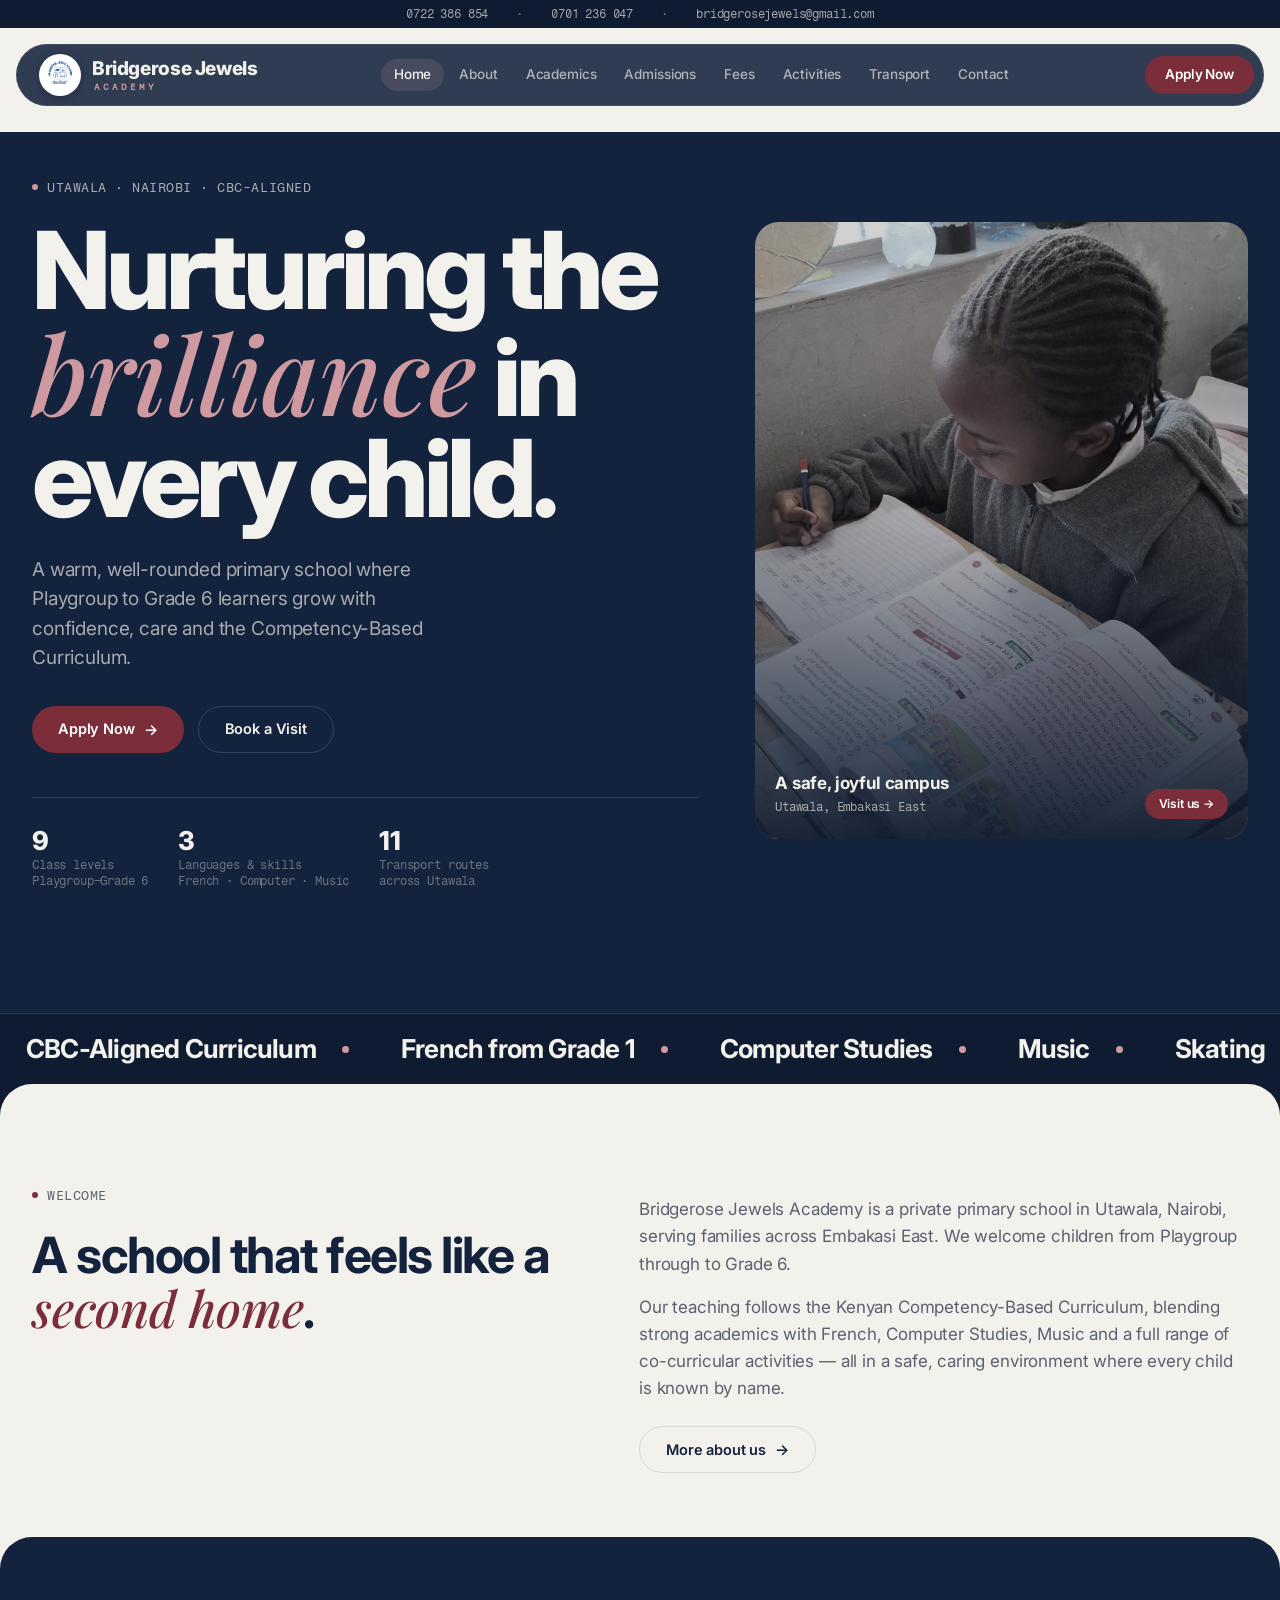
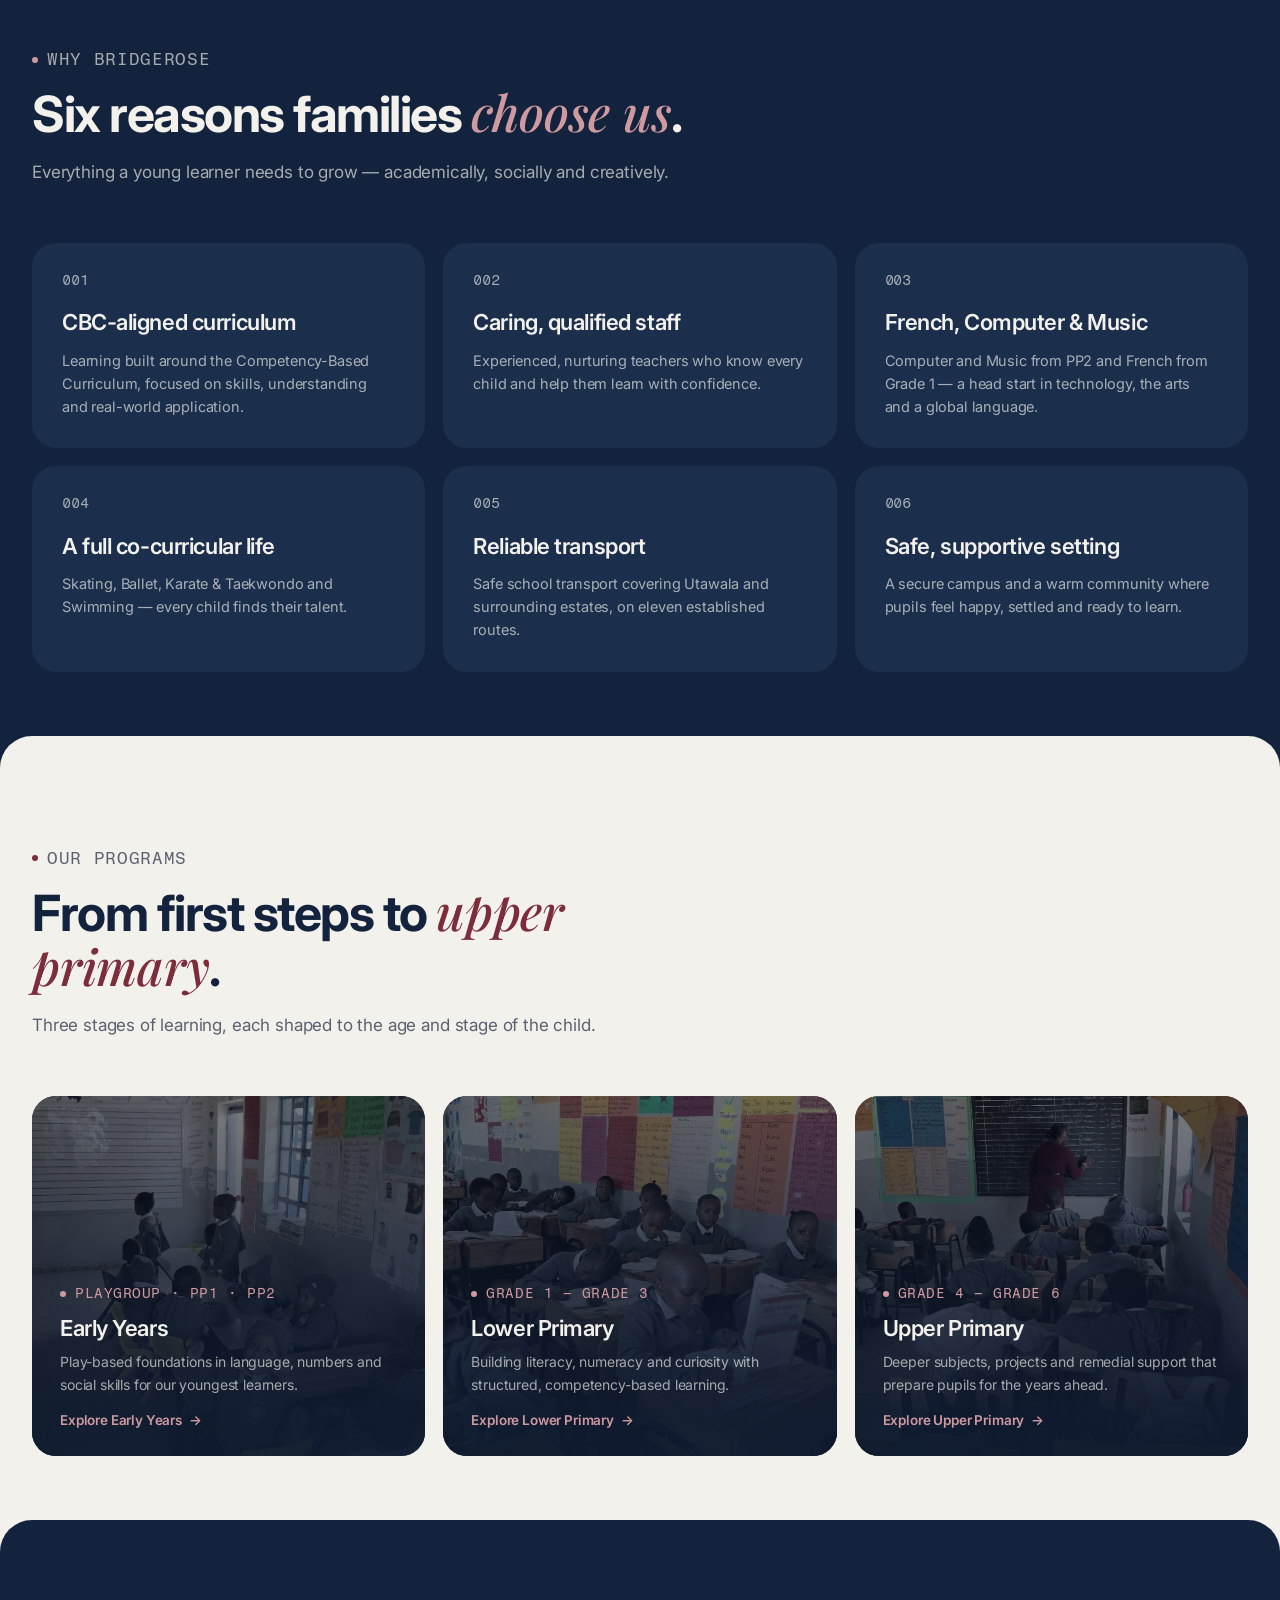
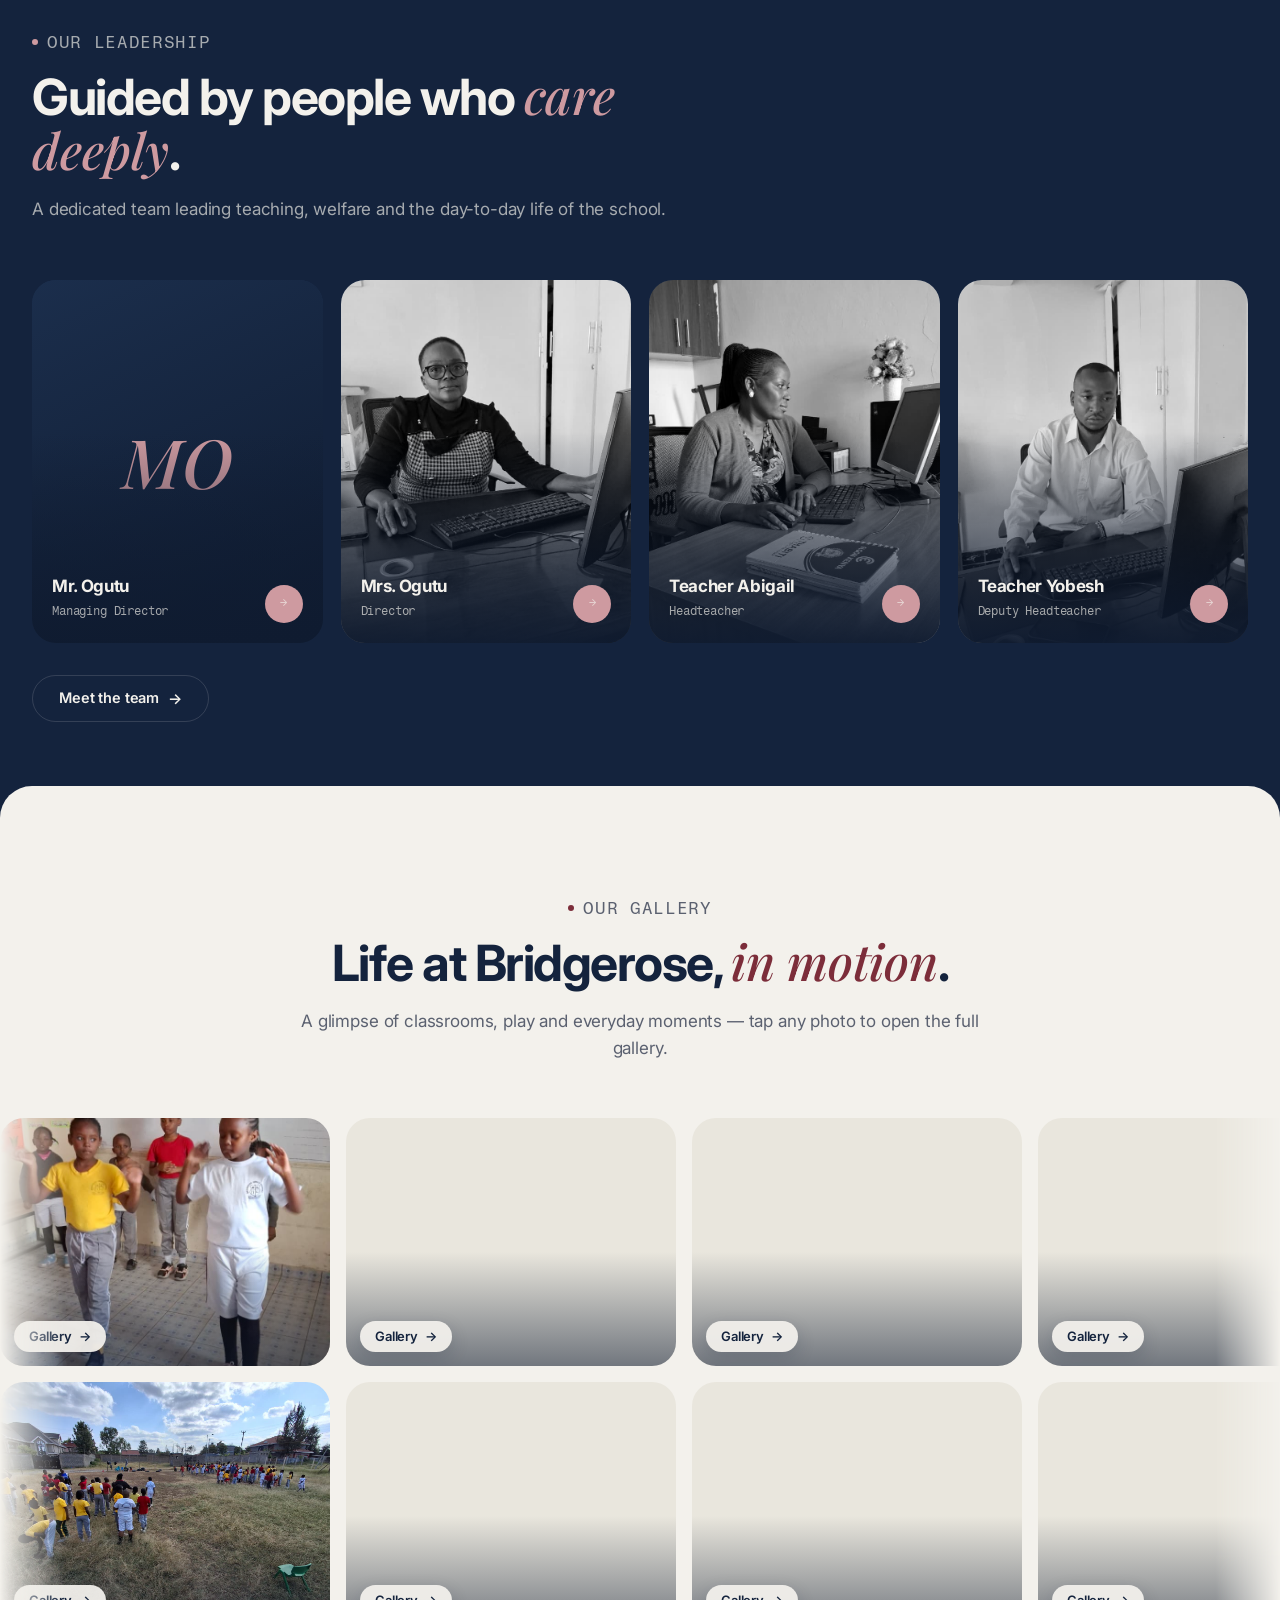
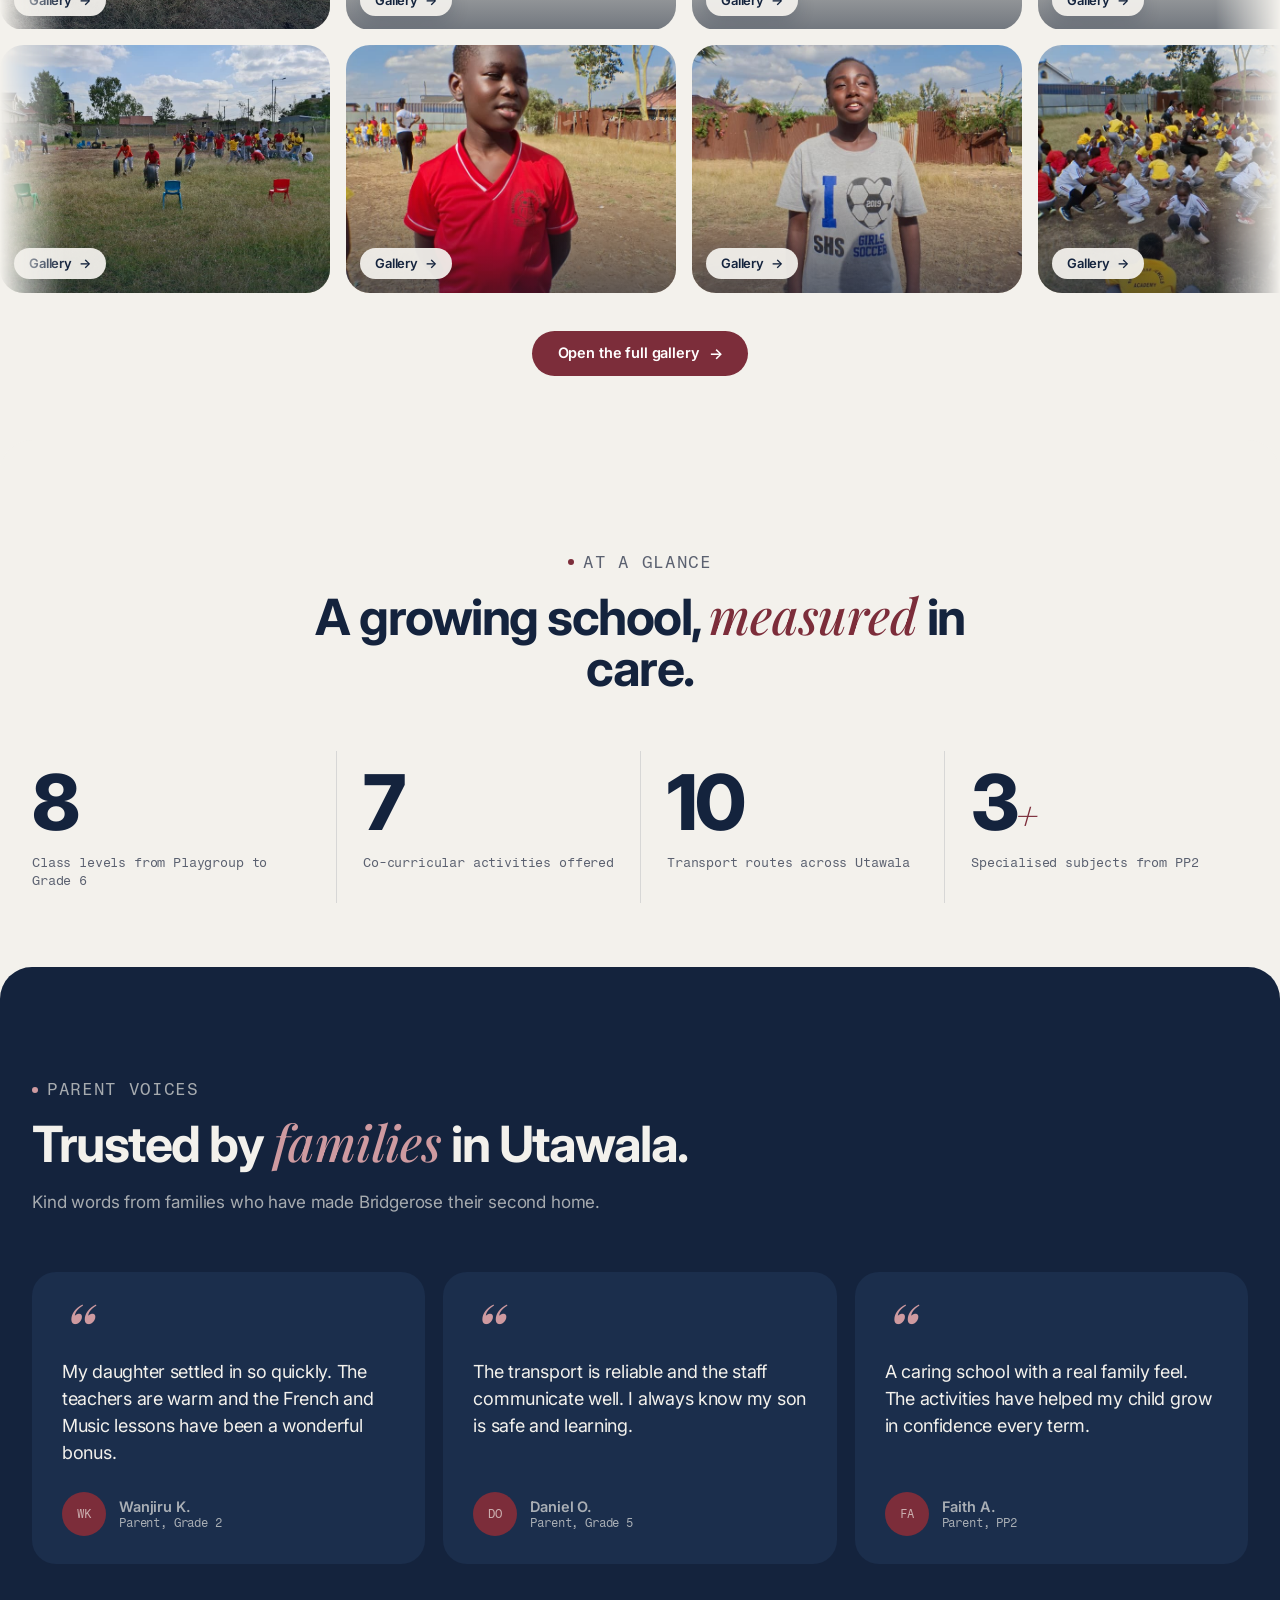
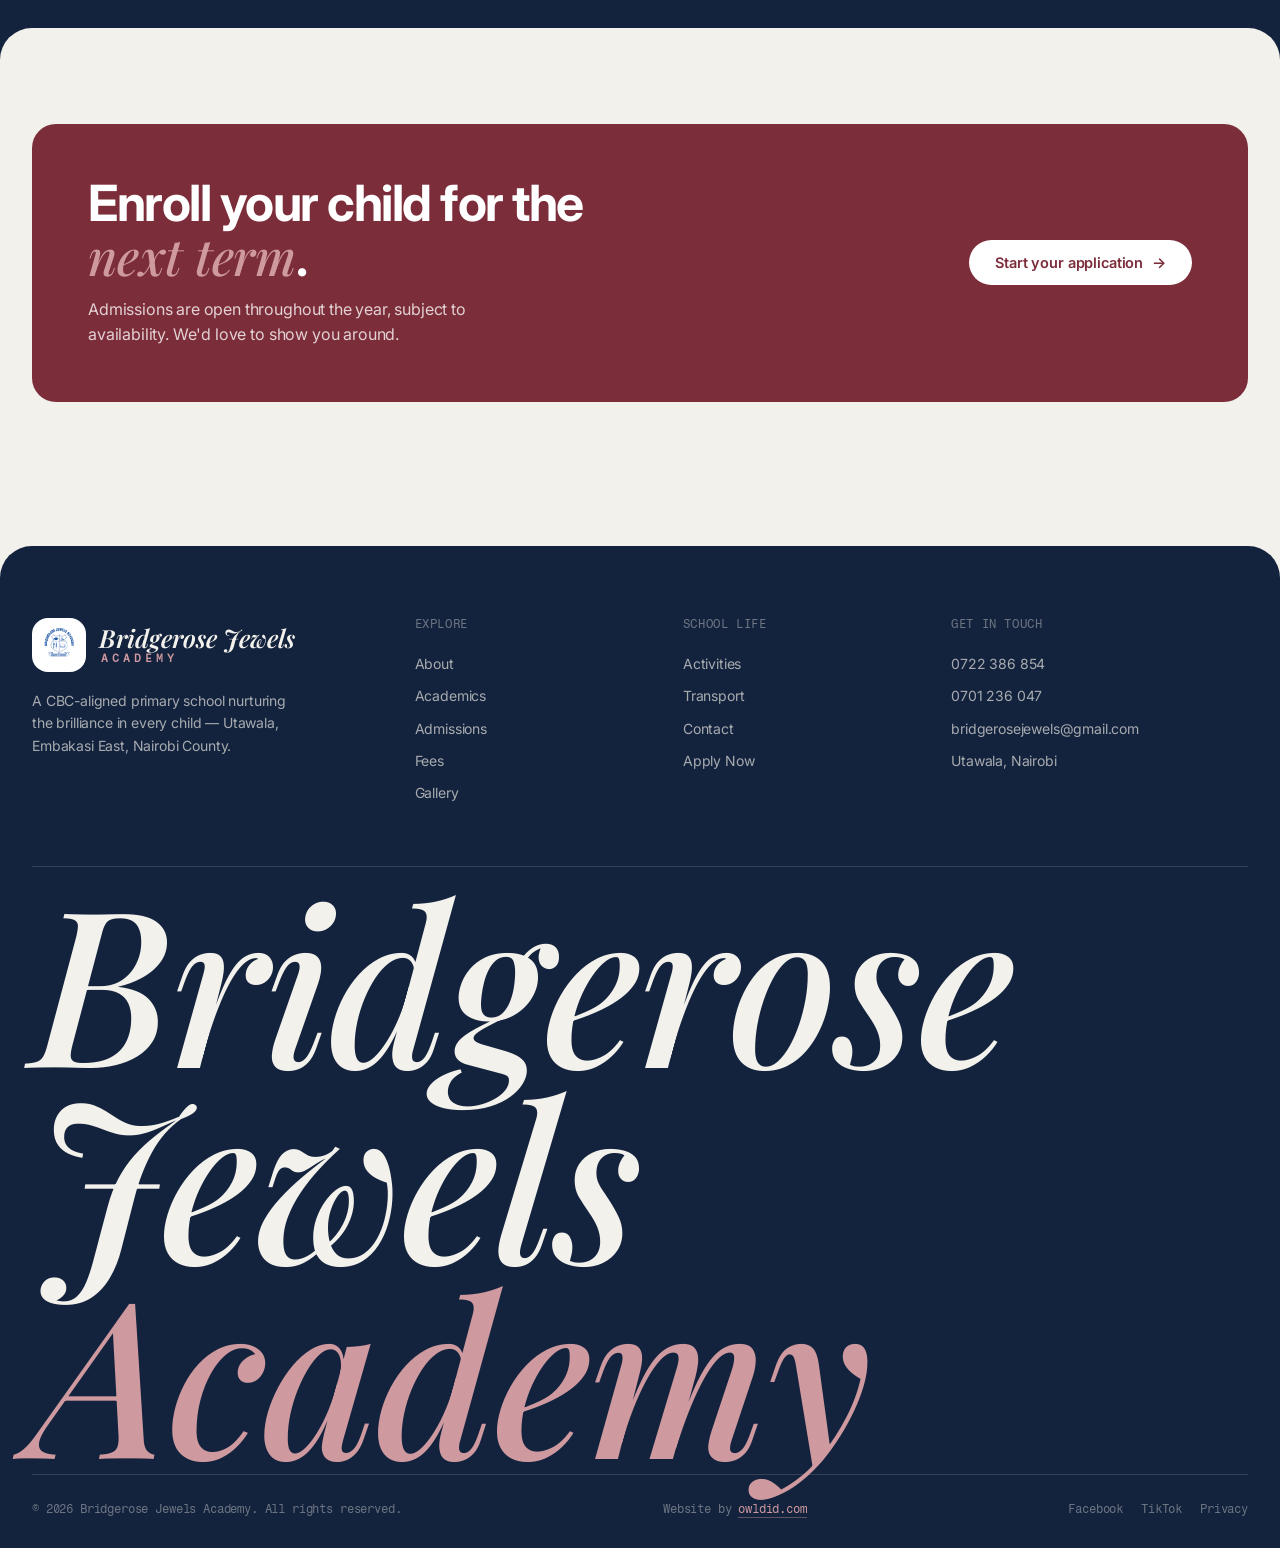
==== commit 5371ba22: "Set canonical domain to bridgerosejewels.academy Replace bridgerosejewels.example placeholder in can" ====
--- a/index.html
+++ b/index.html
@@ -6,12 +6,12 @@
   <meta name="viewport" content="width=device-width, initial-scale=1.0">
   <title>Bridgerose Jewels Academy | CBC School in Utawala, Nairobi</title>
   <meta name="description" content="Bridgerose Jewels Academy is a CBC-aligned school in Utawala, Nairobi, offering Playgroup through Grade 6 with caring staff, French, Computer, Music and reliable transport.">
-  <link rel="canonical" href="https://bridgerosejewels.example/index.html">
+  <link rel="canonical" href="https://bridgerosejewels.academy/index.html">
   <meta property="og:type" content="website">
   <meta property="og:title" content="Bridgerose Jewels Academy | CBC School in Utawala, Nairobi">
   <meta property="og:description" content="Nurturing the brilliance in every child — Playgroup to Grade 6, CBC-aligned, in Utawala, Nairobi.">
   <meta property="og:image" content="assets/img/logo.png">
-  <meta property="og:url" content="https://bridgerosejewels.example/index.html">
+  <meta property="og:url" content="https://bridgerosejewels.academy/index.html">
 
   <link rel="icon" type="image/svg+xml" href="assets/img/favicon.svg">
   <link rel="preconnect" href="https://fonts.googleapis.com">
@@ -27,7 +27,7 @@
     "description": "CBC-aligned school in Utawala, Nairobi — Playgroup through Grade 6.",
     "telephone": ["+254722386854", "+254701236047"],
     "email": "bridgerosejewels@gmail.com",
-    "url": "https://bridgerosejewels.example/",
+    "url": "https://bridgerosejewels.academy/",
     "address": {
       "@type": "PostalAddress",
       "addressLocality": "Utawala",
--- a/assets/css/styles.css
+++ b/assets/css/styles.css
@@ -993,7 +993,7 @@
 .bg-ink .value-chip span { color: var(--on-ink-2); }
 
 /* payment cards */
-.pay-grid { display: grid; grid-template-columns: 1fr 1fr; gap: 18px; }
+.pay-grid { display: grid; grid-template-columns: repeat(auto-fit, minmax(260px, 380px)); gap: 18px; }
 .pay-card {
   background: var(--paper-card);
   border-radius: var(--r-lg);
